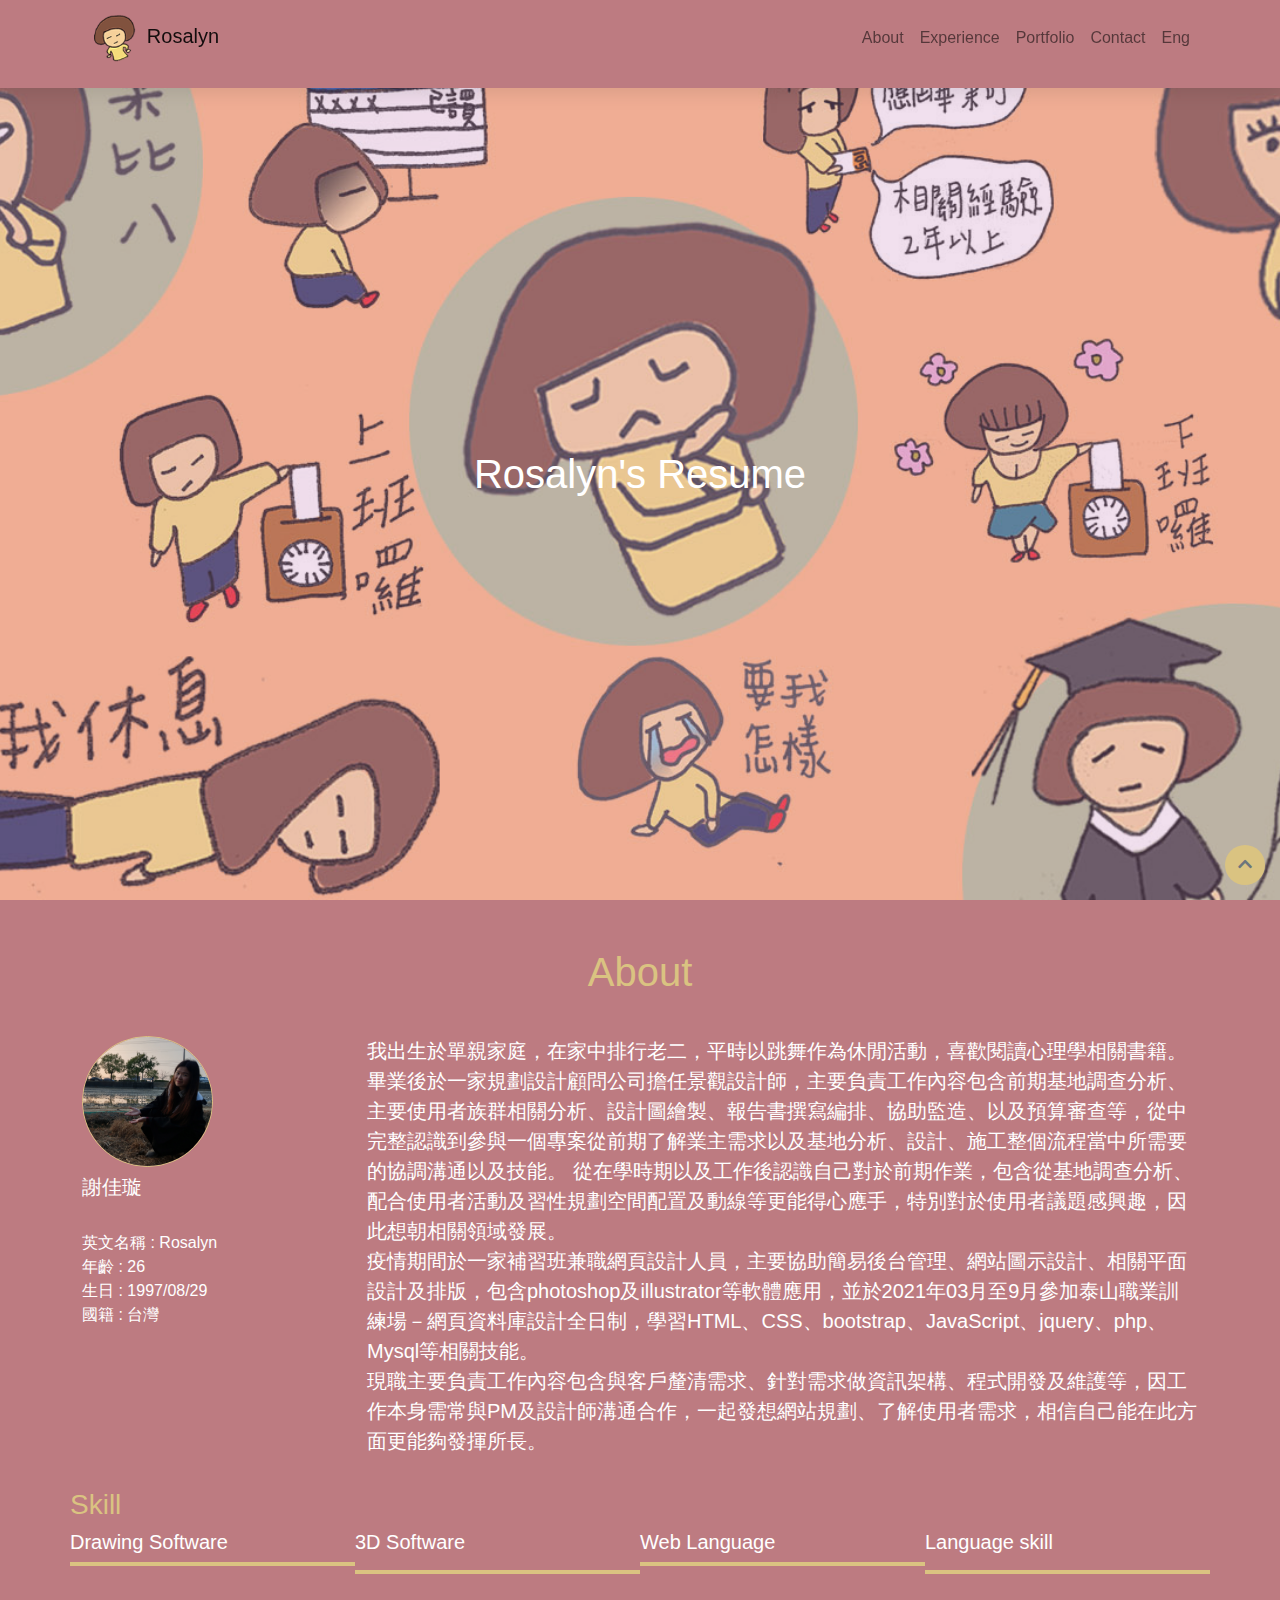
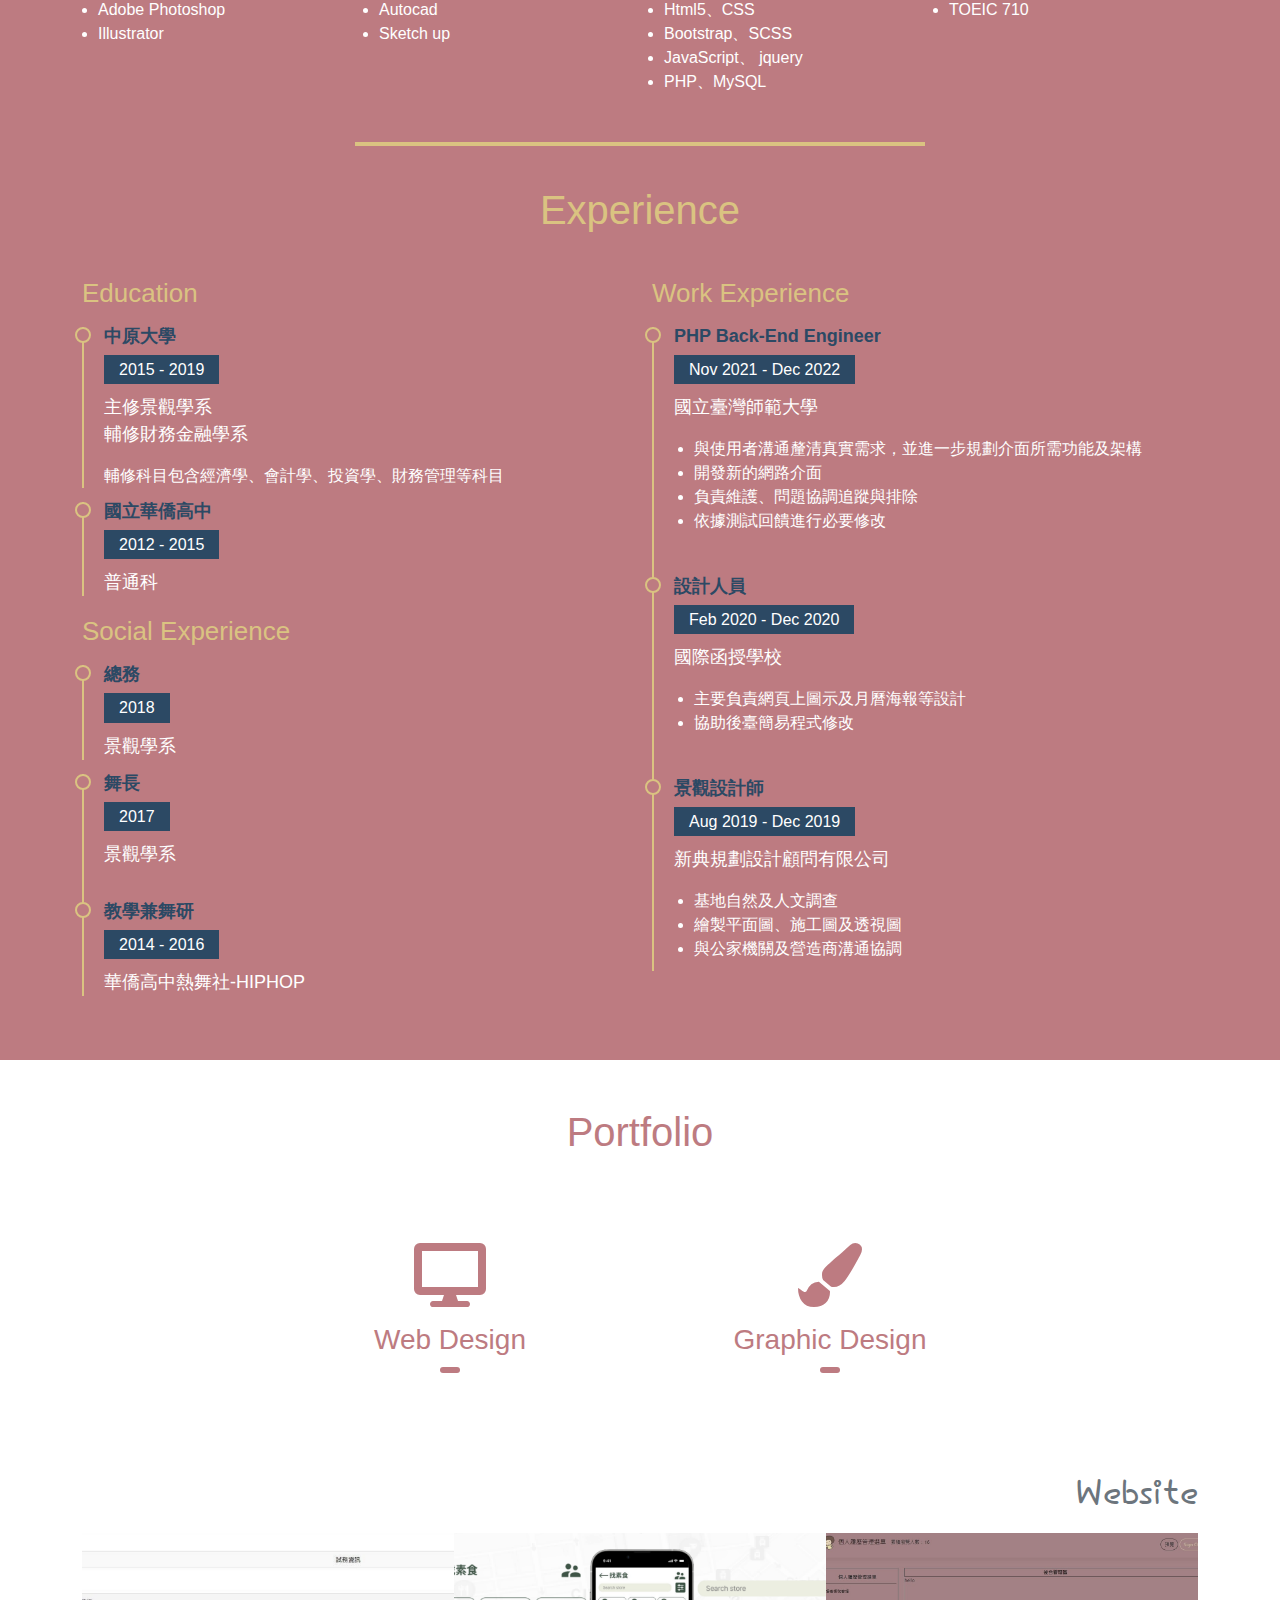
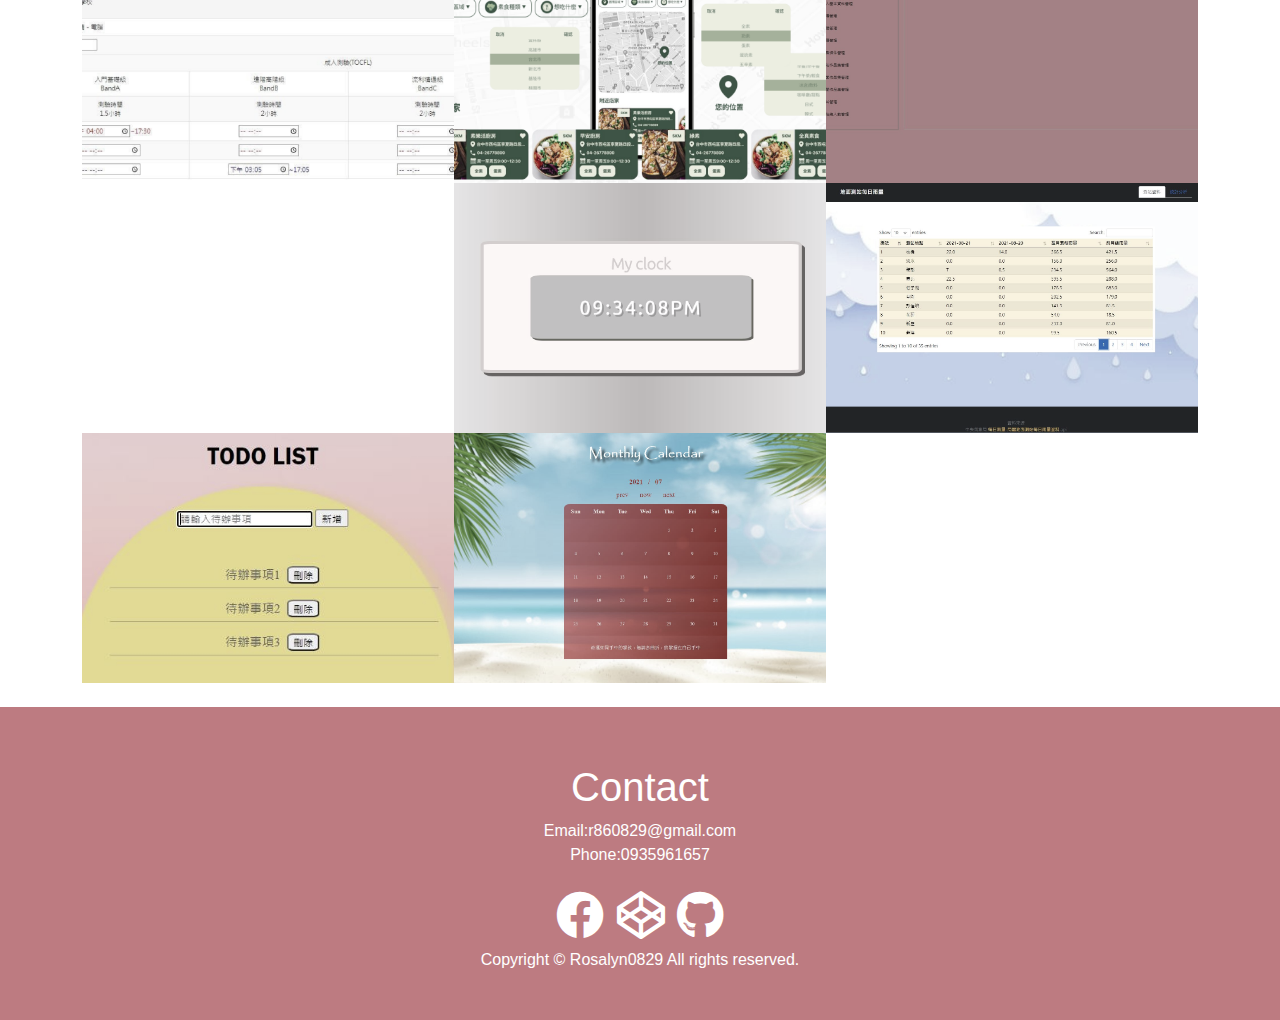
==== chineseindex.html @ 2e9cb69d "Add files via upload" ====
<!DOCTYPE html>
<html lang="en">

<head>
    <meta charset="UTF-8">
    <meta http-equiv="X-UA-Compatible" content="IE=edge">
    <meta name="viewport" content="width=device-width, initial-scale=1.0">
    <title class="">Rosalyn's Design</title>
    <!-- <link rel="icon shortcut" href="./img/favicon.ico"> -->
    <link rel="icon shortcut" href="./img/favicon-20210622015904505.ico">
    <!-- http://tw.faviconico.org/favicon  轉ico -->

    <link rel="stylesheet" href="./scss/all.css">

    <!-- font awesome -->
    <link rel="stylesheet" href="https://cdnjs.cloudflare.com/ajax/libs/font-awesome/5.14.0/css/all.min.css">
    <!-- 文字 -->
    <link rel="preconnect" href="https://fonts.googleapis.com">
    <link rel="preconnect" href="https://fonts.gstatic.com" crossorigin>
    <link href="https://fonts.googleapis.com/css2?family=Hi+Melody&display=swap" rel="stylesheet">
    <!-- 效果 -->
    <link rel="stylesheet" type="text/css"
        href="https://cdnjs.cloudflare.com/ajax/libs/animate.css/3.5.2/animate.min.css" />
    <link rel="stylesheet" type="text/css"
        href="https://cdnjs.cloudflare.com/ajax/libs/animate.css/3.5.2/animate.min.css" />
    <!-- <link rel="stylesheet" href="css/libs/animate.css"> -->
    <!-- <link rel="stylesheet" href="https://cdnjs.cloudflare.com/ajax/libs/animate.css/4.1.1/animate.min.css" /> -->
    <script src="https://cdnjs.cloudflare.com/ajax/libs/jquery/3.6.0/jquery.min.js"
        integrity="sha512-894YE6QWD5I59HgZOGReFYm4dnWc1Qt5NtvYSaNcOP+u1T9qYdvdihz0PPSiiqn/+/3e7Jo4EaG7TubfWGUrMQ=="
        crossorigin="anonymous"></script>

</head>

<body>
    <!-- navbar -->
    <!-- 使用Boostrap Navbar -->
    <!-- TODO: 點擊滾動目標 -->

    <nav class="navbar navbar-expand-md navbar-light bg-danger fixed-top " id="menu">
        <div class="container">

            <a class="navbar-brand" href="#"><img src="./img/標籤.png" alt="" style="height: 50px;"
                    class="m-0">Rosalyn</a>

            <button class="navbar-toggler d-lg-none" type="button" data-bs-toggle="collapse" data-bs-target="#navbarNav"
                aria-controls="navbarNav" aria-expanded="false" aria-label="Toggle navigation">
                <span class="navbar-toggler-icon"></span>
            </button>
            <div class="collapse navbar-collapse justify-content-end" id="navbarNav">
                <ul class="navbar-nav ">
                    <li class="nav-item m-0">
                        <a class="nav-link navline " href="#featuresSection">About</a>
                    </li>
                    <li class="nav-item">
                        <a class="nav-link navline" href="#experienceSection">Experience</a>
                    </li>
                    <li class="nav-item">
                        <a class="nav-link navline" href="#introSection">Portfolio</a>
                    </li>
                    <li class="nav-item">
                        <a class="nav-link navline" href="#footerSection">Contact</a>
                    </li>
                    <li class="nav-item">
                        <a class="nav-link" href="./index.html">Eng</a>
                    </li>

                    <!-- <a href="./login/index.html"> <button
                            class="text-warning btn btn-danger rounded-pill border-warning ">Sign In</button></a> -->
                </ul>
            </div>
        </div>

    </nav>

    <!-- navbar end -->
    <!-- header -->
    <header id="header" class="jumbotron text-center text-white bg-dark">
        <div class="container">
            <h1 class="animated infinite bounce">Rosalyn's Resume</h1>
            <!-- <p>Welcome To My Work</p> -->
            <!-- <p>We focus on providing the project management &amp; data storage solutions.</p> -->
        </div>
    </header>
    <!-- header end -->
    <!-- featuresSection -->
    <section id="featuresSection" class="pt-5 bg-danger text-white">
        <div class="container">
            <!-- container是為了一個留白 如果沒有設定container他會網頁多大就塞多大滿版 -->
            <h1 class="section-title mb-4 text-center text-warning animated infinite bounce">About</h1>
            <!-- TODO: 設定row內的區塊置中對齊 -->
            <div class="row">
                <div class="col-lg-12 mx-auto ">
                    <!-- TODO: 為article1 article2 設置collapse互動方式 -->

                    <!-- 有圖片的簡歷 -->
                    <article class="my-3" id="article0">
                        <!-- div要用row才能水平排列 -->
                        <div class="row">
                            <div class="col-lg-3 briefinfor">
                                <!-- 圖片圓形 -->
                                <img class="w-50 rounded-circle border-warning border-6 border " src="./img/個人照.jpg"
                                    alt="" id="article0image">
                                <p class="my-2">
                                <h5>謝佳璇</h5>

                                <br>英文名稱 : Rosalyn
                                <br>年齡 : 26
                                <br>生日 : 1997/08/29
                                <br>國籍 : 台灣
                                </p>
                            </div>
                            <div class="col-lg-9 " id="self">

                                <p class="text-right fs-5">
                                    我出生於單親家庭，在家中排行老二，平時以跳舞作為休閒活動，喜歡閱讀心理學相關書籍。 <br>

                                    畢業後於一家規劃設計顧問公司擔任景觀設計師，主要負責工作內容包含前期基地調查分析、主要使用者族群相關分析、設計圖繪製、報告書撰寫編排、協助監造、以及預算審查等，從中完整認識到參與一個專案從前期了解業主需求以及基地分析、設計、施工整個流程當中所需要的協調溝通以及技能。
                                    從在學時期以及工作後認識自己對於前期作業，包含從基地調查分析、配合使用者活動及習性規劃空間配置及動線等更能得心應手，特別對於使用者議題感興趣，因此想朝相關領域發展。<BR>

                                    疫情期間於一家補習班兼職網頁設計人員，主要協助簡易後台管理、網站圖示設計、相關平面設計及排版，包含photoshop及illustrator等軟體應用，並於2021年03月至9月參加泰山職業訓練場－網頁資料庫設計全日制，學習HTML、CSS、bootstrap、JavaScript、jquery、php、Mysql等相關技能。<BR>
                                    現職主要負責工作內容包含與客戶釐清需求、針對需求做資訊架構、程式開發及維護等，因工作本身需常與PM及設計師溝通合作，一起發想網站規劃、了解使用者需求，相信自己能在此方面更能夠發揮所長。

                                    <!-- During the university, the freshman served as the physique, the sophomore took over as the dance leader of the department's activities, and the junior served as the general affairs, serving the students of the department. In the process of serving as a cadre, I learned how to deal with large and small affairs and the principles of dealing with people. It also improved my planning ability. In addition, I also served as a teaching and dance research cadre in the high school dance club. Time planning, striving to strike a balance between clubs and schoolwork, so that schoolwork can be maintained above a certain level.<br> -->





                                </p>

                            </div>
                        </div>

                    </article>

                    <article id="article1" class="my-3 row ">
                        <h3 class="col-lg-12 p-0 text-warning ">Skill</h3>

                        <div class="col-lg-3 p-0">
                            <!-- <u class="fs">Drawing Software</u> -->
                            <h5 class=" ">Drawing Software</h5>
                            <hr class="bg-warning pt-1 my-0 opac-1">
                            <ul class="m-4 p-1 pt-2">
                                <li>
                                    Adobe Photoshop
                                </li>
                                <li>
                                    Illustrator
                                </li>
                            </ul>

                        </div>
                        <div class="col-lg-3 p-0">
                            <h5 class="">3D Software</h5>
                            <hr class="bg-warning pt-1 opac-1">
                            <ul class="m-4 p-0">
                                <li>
                                    Autocad
                                </li>
                                <li>
                                    Sketch up
                                </li>
                            </ul>

                        </div>
                        <div class="col-lg-3 p-0">
                            <h5 class="">Web Language</h5>
                            <hr class="bg-warning pt-1 my-0 opac-1">
                            <ul class="m-4 p-0 pt-2">
                                <li>
                                    Html5、CSS
                                </li>
                                <li>
                                    Bootstrap、SCSS
                                </li>
                                <li>
                                    JavaScript、 jquery
                                </li>
                                <li>
                                    PHP、MySQL
                                </li>

                            </ul>

                        </div>
                        <div class="col-lg-3 p-0">
                            <h5 class="">Language skill </h5>
                            <hr class="bg-warning pt-1 opac-1">
                            <ul class="m-4 p-0">
                                <li>
                                    TOEIC 710
                                </li>

                            </ul>



                        </div>
                        <hr class=" bg-warning pt-1 w-50 mx-auto opac-1  my-4">

                    </article>

                </div>
            </div>
            <!-- <div class="bg-warning" style="height: 2px;"></div> -->
            <!-- <hr class="bg-warning pt-1 m-0 opac-1"> -->






            <!-- TODO: 崁入一個youtube影片 https://www.youtube.com/watch?v=gwDoRPcPxtc -->
            <!-- <iframe width="560" height="315" src="https://www.youtube.com/embed/e-qY_UEOWD4" frameborder="0"
                        allow="accelerometer; autoplay; encrypted-media; gyroscope; picture-in-picture"
                        allowfullscreen></iframe> -->
        </div>


    </section>
    <!-- experiencesection -->
    <section id="experienceSection" class=" bg-danger text-white">
        <div class="container">
            <!-- container是為了一個留白 如果沒有設定container他會網頁多大就塞多大滿版 -->
            <h1 class="section-title text-center text-warning mb-4 animated infinite bounce">Experience</h1>
            <!-- TODO: 設定row內的區塊置中對齊 -->
            <div class="row">
                <div class="col-lg-6 mb-4 pb-4">
                    <!-- education -->
                    <article class="my-3" id="article2">
                        <!-- <h3>Education</h3>
                        <div class="row">
                            <div class="col-lg-8">
                                <h5>Chung Yuan Christian University</h5>
                                <ul>
                                    <li> Department of Landscape Architecture</li>
                                    <li> Minor in Department of Finance</li>
                                </ul>
                            </div>
                            <div class="col-lg-4 text-end">
                                <p>2015-2019</p>
                            </div>
                            <div class="col-8">
                                <h5>National Overseas Chinese Senior High School</h5>

                                <ul>
                                    <li> General</li>
                                </ul>
                            </div>
                            <div class="col-4 text-end">
                                <p>2012-2015</p>

                            </div>
                        </div> -->
                        <!-- education -->
                        <div class="">
                            <h3 class="resume-title text-warning ">Education</h3>
                            <div class="resume-item pb-0">
                                <h4>中原大學 </h4>
                                <h5>2015 - 2019</h5>
                                <p class="m-0 text-blue">主修景觀學系</p>
                                <p class="text-blue">輔修財務金融學系</p>
                                <p> 輔修科目包含經濟學、會計學、投資學、財務管理等科目
                                </p>
                            </div>



                            <div class="resume-item">
                                <h4>國立華僑高中</h4>
                                <h5>2012 - 2015</h5>
                                <p class="text-blue">普通科</p>

                            </div>
                        </div>
                        <!-- education end-->
                        <!-- <article class="my-3" id="article2">
                            <h3>Social Experience</h3>
                            <div class="row">
                                <div class="col-lg-8">
                                    <p>The Department of Landscape Architecture General Affairs
                                    </p>
                                </div>
                                <div class="col-lg-4 text-end">2018
        
                                </div>
                                <div class="col-lg-8">
                                    <p> The Night of Landscape Architecture Dance Teacher</p>
                                </div>
                                <div class="col-lg-4 text-end">
                                    2017
                                </div>
                                <div class="col-lg-8">
                                    <p>Dancing Club Teaching and Dancing Reseacher</p>
                                </div>
                                <div class="col-lg-4 text-end">
                                    2014-2016
                                </div>
                            </div>
                        </article> -->
                        <!-- socialexperience-->
                        <div class="">
                            <h3 class="resume-title text-warning">Social Experience</h3>
                            <div class="resume-item pb-0">
                                <h4>總務</h4>
                                <h5>2018</h5>
                                <p class="text-blue">景觀學系</p>
                            </div>

                            <div class="resume-item">
                                <h4>舞長</h4>
                                <h5>2017</h5>
                                <p class="text-blue">景觀學系</p>
                            </div>

                            <div class="resume-item">
                                <h4>教學兼舞研</h4>
                                <h5>2014 - 2016</h5>
                                <p class="text-blue">華僑高中熱舞社-HIPHOP</p>
                            </div>
                        </div>
                        <!-- socialexperience end-->


                    </article>
                </div>
                <!-- Work experience -->
                <div class="col-lg-6">
                    <article class="my-3" id="article3">


                        <div class="">
                            <h3 class="resume-title text-warning">Work Experience</h3>
                            <div class="resume-item">
                                <h4>PHP Back-End Engineer</h4>
                                <h5> Nov 2021 - Dec 2022</h5>
                                <p class="text-blue">國立臺灣師範大學</p>
                                <p>
                                <ul>


                                    <li>
                                        與使用者溝通釐清真實需求，並進一步規劃介面所需功能及架構
                                    </li>
                                    <li>
                                        開發新的網路介面
                                    </li>
                                    <li>
                                        負責維護、問題協調追蹤與排除
                                    </li>
                                    <li>
                                        依據測試回饋進行必要修改
                                    </li>



                                </ul>
                                </p>
                            </div>

                            <div class="resume-item">
                                <h4>設計人員</h4>
                                <h5> Feb 2020 - Dec 2020</h5>
                                <p class="text-blue">國際函授學校</p>
                                <p>
                                <ul>
                                    <li>
                                        主要負責網頁上圖示及月曆海報等設計</li>
                                    <li>
                                        協助後臺簡易程式修改</li>


                                </ul>
                                </p>
                            </div>
                            <div class="resume-item">
                                <h4>景觀設計師</h4>
                                <!-- <h5>2010 - 2018</h5> -->
                                <h5> Aug 2019 - Dec 2019</h5>
                                <p class="text-blue">新典規劃設計顧問有限公司</p>
                                <p>
                                <ul>
                                    <li>基地自然及人文調查
                                    </li>
                                    <li>
                                        繪製平面圖、施工圖及透視圖</li>

                                    <li>
                                        與公家機關及營造商溝通協調
                                    </li>
                                </ul>
                                </p>
                            </div>
                        </div>
                    </article>
                </div>

            </div>
        </div>
    </section>

    <!-- featuresSection end -->
    <!-- introSection -->
    <!-- TODO: 設定introSection 上下padding為5倍 -->
    <!-- padding -top=pt padding-bottom=pb 以此類推 pt-3 pb-3= py-3 (y為上下) -->
    <section id="introSection" class="py-5">
        <h1 class="section-title text-center text-danger mb-5 animated infinite bounce">Portfolio</h1>
        <div class="container">
            <!-- TODO: 修正排版為三項排一排 -->
            <!-- 把div用row包起來 -->
            <!-- 整體列表框線 -->
            <ul class="row nav nav-tabs border-bottom-0 justify-content-center" id="myTab" role="tablist">
                <li class="nav-item col-lg-4  " role="presentation">
                    <!-- 按鈕框線 -->
                    <div class=" nav-link active border-0  " id="web-tab" data-bs-toggle="tab" data-bs-target="#web"
                        type="button" role="tab">
                        <!-- 頁籤形式 -->
                        <div class="intro-box text-center">
                            <div class="icon py-3">
                                <!-- <a href="./web.html" target="mywork"> -->
                                <i class="fas fa-desktop fa-4x text-danger"></i></a>
                            </div>
                            <!-- <a href="./web.html" target="mywork" style="text-decoration-line: none;"> -->
                            <h3 class="text-secondary text-danger">Web Design</h3>
                            <!-- </a> -->
                            <div class="intro-line bg-danger"></div>
                        </div>
                        <!-- 頁籤形式END -->
                    </div>
                </li>
                <li class="nav-item col-lg-4" role="presentation">
                    <div class="nav-link border-0" id="graphic-tab" data-bs-toggle="tab" data-bs-target="#graphic"
                        type="button" role="tab">
                        <div class="intro-box text-center">
                            <div class="icon py-3">
                                <!-- <a href="./作品集/平面作品集與簡歷.pdf" target="mywork"> -->
                                <i class="fas fa-paint-brush fa-4x text-danger"></i>
                                <!-- </a> -->
                            </div>
                            <!-- <a href="作品集/平面作品集與簡歷.pdf" target="mywork" style="text-decoration-line: none;"> -->
                            <h3 class="text-secondary text-danger">Graphic Design</h3>
                            <!-- </a> -->
                            <div class="intro-line bg-danger"></div>
                        </div>
                    </div>
                </li>
                <!-- <li class="nav-item col-lg-4" role="presentation">
                    <div class=" nav-link border-0 " id="Landscape-tab" data-bs-toggle="tab" data-bs-target="#Landscape"
                        type="button" role="tab">
                        <div class="intro-box text-center">
                            <div class="icon py-3">
                                <a href="./作品集/景觀設計作品集與簡歷.pdf" target="mywork"> 
                                <i class="fas fa-cannabis fa-4x text-danger"></i></a>
                            </div>
                            <a href="./作品集/景觀設計作品集與簡歷.pdf" target="mywork" style="text-decoration-line: none;">
                            <h3 class="text-danger">Landscape Design</h3>
                            </a>
                            <div class="intro-line bg-danger"></div>
                        </div>
                    </div>
                </li> -->

                <!-- 頁籤內容 -->
                <!-- <div class="tab-content container-fluid">
                    <div class="tab-pane active" id="web" role="tabpanel" aria-labelledby="web-tab">Home</div>
                    <div class="tab-pane" id="Landscape" role="tabpanel" aria-labelledby="Landscape-tab">Profile</div>
                    <div class="tab-pane" id="graphic" role="tabpanel" aria-labelledby="graphic-tab">Messages</div>
                </div> -->



            </ul>

        </div>
    </section>
    <!-- 頁籤內容 -->
    <div class="tab-content container-fluid">
        <!-- data-bs-target="#web" 跟頁籤呼應 -->
        <div class="tab-pane active" id="web" role="tabpanel" aria-labelledby="web-tab">
            <!-- web作品內容放置 -->
            <section id="gallerySection">
                <div class="container mb-4">
                    <h3 class=" text-end title text-secondary worksname ">Website</h3>
                    <!-- <h3 class="text-secondary text-center">-Website design-</h3> -->
                    <div class="row mx-auto ">

                        <!-- <div id="galleryImage1" class="col-lg-3 col-md-6 col-sm-12 gallery-block">
                            <div class="gallery-text">泰山飯店網站</div>
                        </div> -->
                        <!-- 在頁籤內容增加互動式視窗 -->
                        <!-- data-bs-toggle 顯示型態 MODAL  -->
                        <!--  data-bs-target 目標是ID=webModal01-->

                        <div id="galleryImage8" class="col-lg-4  gallery-block" data-bs-toggle="modal"
                            data-bs-target="#webModal08">
                            <div class="gallery-text">座位申請表系統</div>
                        </div>
                        <div id="galleryImage18" class="col-lg-4  gallery-block" data-bs-toggle="modal"
                            data-bs-target="#webModal18">
                            <div class="gallery-text">素食地圖APP</div>
                        </div>

                        <div id="galleryImage1" class="col-lg-4  gallery-block" data-bs-toggle="modal"
                            data-bs-target="#webModal01">
                            <div class="gallery-text">履歷生成系統</div>
                        </div>

                        <div id="galleryImage2" class="col-lg-4  gallery-block" data-bs-toggle="modal"
                            data-bs-target="#webModal02">
                            <div class="gallery-text">募資網站</div>
                        </div>
                        <!-- <div id="galleryImage3" class="col-lg-3 col-md-6 col-sm-12 gallery-block" data-bs-toggle="modal"
                            data-bs-target="#webModal03">
                            <div class="gallery-text">部落格</div>
                        </div> -->
                        <div id="galleryImage4" class="col-lg-4  gallery-block" data-bs-toggle="modal"
                            data-bs-target="#webModal04">
                            <div class="gallery-text">DigitClock </div>
                        </div>
                        <div id="galleryImage5" class="col-lg-4  gallery-block" data-bs-toggle="modal"
                            data-bs-target="#webModal05">
                            <div class="gallery-text">API-各地測站每日雨量</div>
                        </div>
                        <div id="galleryImage6" class="col-lg-4  gallery-block" data-bs-toggle="modal"
                            data-bs-target="#webModal06">
                            <div class="gallery-text">Todo List</div>
                        </div>
                        <div id="galleryImage7" class="col-lg-4  gallery-block" data-bs-toggle="modal"
                            data-bs-target="#webModal07">
                            <div class="gallery-text">萬年曆</div>
                        </div>
                        <!-- <div id="galleryImage8" class="col-lg-3 col-md-6 col-sm-12 gallery-block" data-bs-toggle="modal"
                            data-bs-target="#webModal08">
                            <div class="gallery-text">CRUD</div>
                        </div> -->

                        <!-- 互動式視窗 screen modal -->
                        <!-- webModal01 -->
                        <div class="modal fade" id="webModal01" tabindex="-1" aria-labelledby="exampleModalLabel"
                            aria-hidden="true">
                            <div class="modal-dialog modal-lg">
                                <div class="modal-content">
                                    <div class="d-flex justify-content-end m-4">
                                        <button type="button" class="btn-close text-decoration-underline"
                                            data-bs-dismiss="modal" aria-label="Close"></button>
                                    </div>
                                    <div class="modal-body m-auto text-center">
                                        <p>WEBSITE</p>
                                        <h3>履歷生成系統</h3>
                                        <hr class=" text-danger pt-1 opac-1 w-50 m-auto my-3">
                                        <div class="text-end m-3">
                                            <small
                                                class="text-white bg-secondary border-secondary rounded-3 p-1">Bootstrap5</small>
                                            <small
                                                class="text-white bg-secondary border-secondary rounded-3 p-1">SCSS</small>
                                            <small
                                                class="text-white bg-secondary border-secondary rounded-3 p-1">Javascript</small>
                                            <small
                                                class="text-white bg-secondary border-secondary rounded-3 p-1">PHP</small>
                                            <small
                                                class="text-white bg-secondary border-secondary rounded-3 p-1">MySQL</small>

                                        </div>
                                        <div>
                                            <p>運用前端以及後端技術而成的履歷生產系統，前端技術運用HTML、CSS、Bootstrap、JS <br>
                                                後端技術則使用PHP以及連接資料庫mysql製作CRUD功能而成</p>
                                            <p>管理者帳號：admin 密碼：1234</p>
                                        </div>
                                        <!-- 視窗打開的內容區 -->
                                        <img src="./img/web-resumerevise.JPG" alt="" width="750px" class="m-3">
                                        <button
                                            class="btn btn-danger text-warning rounded-pill justify-content-space-around  m-2"><a
                                                class=" text-warning text-decoration-none"
                                                href="http://220.128.133.15/s1100209/RESUME_PROJECT/">Check<i
                                                    class="fas fa-link m-1"></i></a></button>
                                        <hr class=" text-danger pt-1 opac-1 w-25 m-auto my-3">

                                    </div>
                                </div>

                            </div>
                        </div>
                        <!-- webModal02 -->
                        <div class="modal fade" id="webModal02" tabindex="-1" aria-labelledby="exampleModalLabel"
                            aria-hidden="true">
                            <div class="modal-dialog modal-lg">
                                <div class="modal-content">
                                    <div class="d-flex justify-content-end m-4">
                                        <button type="button" class="btn-close text-decoration-underline"
                                            data-bs-dismiss="modal" aria-label="Close"></button>
                                    </div>
                                    <div class="modal-body m-auto text-center">
                                        <p>WEBSITE</p>
                                        <h3>募資網站</h3>
                                        <hr class=" text-danger pt-1 opac-1 w-50 m-auto my-3">
                                        <div class="text-end m-3">
                                            <small
                                                class="text-white bg-secondary border-secondary rounded-3 p-1">Bootstrap5</small>
                                            <small
                                                class="text-white bg-secondary border-secondary rounded-3 p-1">SCSS</small>
                                            <small
                                                class="text-white bg-secondary border-secondary rounded-3 p-1">RWD</small>
                                        </div>
                                        <div>
                                            <p>依照設計師之設計檔案，運用bootstrap以及SCSS製作而成</p>
                                        </div>
                                        <!-- 視窗打開的內容區 -->
                                        <img src="./img/web-募資網站.png" alt="" width="750px" class="m-3">
                                        <button
                                            class="btn btn-danger text-warning rounded-pill justify-content-space-around  m-2"><a
                                                class=" text-warning text-decoration-none"
                                                href="https://rosalyn0829.github.io/Fundraising-site/">Check<i
                                                    class="fas fa-link m-1"></i></a></button>
                                        <hr class=" text-danger pt-1 opac-1 w-25 m-auto my-3">

                                    </div>
                                </div>

                            </div>
                        </div>
                        <!-- webModal03 -->
                        <div class="modal fade" id="webModal03" tabindex="-1" aria-labelledby="exampleModalLabel"
                            aria-hidden="true">
                            <div class="modal-dialog modal-lg">
                                <div class="modal-content">
                                    <div class="d-flex justify-content-end m-4">
                                        <button type="button" class="btn-close text-decoration-underline"
                                            data-bs-dismiss="modal" aria-label="Close"></button>
                                    </div>
                                    <div class="modal-body m-auto text-center">
                                        <p>WEBSITE</p>
                                        <h3>部落格</h3>
                                        <hr class=" text-danger pt-1 opac-1 w-50 m-auto my-3">
                                        <div class="text-end m-3">
                                            <small
                                                class="text-white bg-secondary border-secondary rounded-3 p-1">Bootstrap5</small>
                                            <small
                                                class="text-white bg-secondary border-secondary rounded-3 p-1">css</small>

                                        </div>

                                        <!-- 視窗打開的內容區 -->
                                        <img src="./img/web-blog.JPG" alt="" width="750px" class="m-3">
                                        <button
                                            class="btn btn-danger text-warning rounded-pill justify-content-space-around  m-2"><a
                                                class=" text-warning text-decoration-none" href="">Check<i
                                                    class="fas fa-link m-1"></i></a></button>
                                        <hr class=" text-danger pt-1 opac-1 w-25 m-auto my-3">

                                    </div>
                                </div>

                            </div>
                        </div>
                        <!-- webModal04 -->
                        <div class="modal fade" id="webModal04" tabindex="-1" aria-labelledby="exampleModalLabel"
                            aria-hidden="true">
                            <div class="modal-dialog modal-lg">
                                <div class="modal-content">
                                    <div class="d-flex justify-content-end m-4">
                                        <button type="button" class="btn-close text-decoration-underline"
                                            data-bs-dismiss="modal" aria-label="Close"></button>
                                    </div>
                                    <div class="modal-body m-auto text-center">
                                        <p>WEBSITE</p>
                                        <h3>Digital clock</h3>
                                        <hr class=" text-danger pt-1 opac-1 w-50 m-auto my-3">
                                        <div class="text-end m-3">
                                            <small
                                                class="text-white bg-secondary border-secondary rounded-3 p-1">JavaScript</small>
                                        </div>
                                        <!-- 視窗打開的內容區 -->
                                        <img src="./img/web-digiclock-2.JPG" alt="" width="750px" class="m-3">
                                        <button
                                            class="btn btn-danger text-warning rounded-pill justify-content-space-around  m-2"><a
                                                class=" text-warning text-decoration-none"
                                                href="http://220.128.133.15/s1100209/digiclock/">Check<i
                                                    class="fas fa-link m-1"></i></a></button>
                                        <hr class=" text-danger pt-1 opac-1 w-25 m-auto my-3">

                                    </div>
                                </div>

                            </div>
                        </div>
                        <!-- webModal05 -->
                        <div class="modal fade" id="webModal05" tabindex="-1" aria-labelledby="exampleModalLabel"
                            aria-hidden="true">
                            <div class="modal-dialog modal-lg">
                                <div class="modal-content">
                                    <div class="d-flex justify-content-end m-4">
                                        <button type="button" class="btn-close text-decoration-underline"
                                            data-bs-dismiss="modal" aria-label="Close"></button>
                                    </div>
                                    <div class="modal-body m-auto text-center">
                                        <p>WEBSITE</p>
                                        <h3>API-各地測站每日雨量</h3>
                                        <hr class=" text-danger pt-1 opac-1 w-50 m-auto my-3">
                                        <div class="text-end m-3">
                                            <small
                                                class="text-white bg-secondary border-secondary rounded-3 p-1">API</small>
                                            <small
                                                class="text-white bg-secondary border-secondary rounded-3 p-1">Jquery</small>

                                        </div>
                                        <!-- 視窗打開的內容區 -->
                                        <img src="./img/web-api.JPG" alt="" width="750px" class="m-3">
                                        <button
                                            class="btn btn-danger text-warning rounded-pill justify-content-space-around  m-2"><a
                                                class=" text-warning text-decoration-none"
                                                href="http://220.128.133.15/s1100209/api/">Check<i
                                                    class="fas fa-link m-1"></i></a></button>
                                        <hr class=" text-danger pt-1 opac-1 w-25 m-auto my-3">

                                    </div>
                                </div>

                            </div>
                        </div>
                        <!-- webModal06 -->
                        <div class="modal fade" id="webModal06" tabindex="-1" aria-labelledby="exampleModalLabel"
                            aria-hidden="true">
                            <div class="modal-dialog modal-lg">
                                <div class="modal-content">
                                    <div class="d-flex justify-content-end m-4">
                                        <button type="button" class="btn-close text-decoration-underline"
                                            data-bs-dismiss="modal" aria-label="Close"></button>
                                    </div>
                                    <div class="modal-body m-auto text-center">
                                        <p>WEBSITE</p>
                                        <h3>To Do List</h3>
                                        <hr class=" text-danger pt-1 opac-1 w-50 m-auto my-3">
                                        <div class="text-end m-3">
                                            <small
                                                class="text-white bg-secondary border-secondary rounded-3 p-1">JavaScript</small>
                                        </div>
                                        <!-- 視窗打開的內容區 -->
                                        <img src="./img/web-todolist.JPG" alt="" width="750px" class="m-3">
                                        <button
                                            class="btn btn-danger text-warning rounded-pill justify-content-space-around  m-2"><a
                                                class=" text-warning text-decoration-none"
                                                href="http://220.128.133.15/s1100209/js_todolist/">Check<i
                                                    class="fas fa-link m-1"></i></a></button>
                                        <hr class=" text-danger pt-1 opac-1 w-25 m-auto my-3">

                                    </div>
                                </div>

                            </div>
                        </div>
                        <!-- webModal07 -->
                        <div class="modal fade" id="webModal07" tabindex="-1" aria-labelledby="exampleModalLabel"
                            aria-hidden="true">
                            <div class="modal-dialog modal-lg">
                                <div class="modal-content">
                                    <div class="d-flex justify-content-end m-4">
                                        <button type="button" class="btn-close text-decoration-underline"
                                            data-bs-dismiss="modal" aria-label="Close"></button>
                                    </div>
                                    <div class="modal-body m-auto text-center">
                                        <p>WEBSITE</p>
                                        <h3>萬年曆</h3>
                                        <hr class=" text-danger pt-1 opac-1 w-50 m-auto my-3">
                                        <div class="text-end m-3">
                                            <small
                                                class="text-white bg-secondary border-secondary rounded-3 p-1">PHP</small>
                                            <small
                                                class="text-white bg-secondary border-secondary rounded-3 p-1">css</small>
                                        </div>
                                        <!-- 視窗打開的內容區 -->
                                        <img src="./img/web-calender.JPG" alt="" width="750px" class="m-3">
                                        <button
                                            class="btn btn-danger text-warning rounded-pill justify-content-space-around  m-2"><a
                                                class=" text-warning text-decoration-none"
                                                href="http://220.128.133.15/s1100209/calender-modify/">Check<i
                                                    class="fas fa-link m-1"></i></a></button>
                                        <hr class=" text-danger pt-1 opac-1 w-25 m-auto my-3">

                                    </div>
                                </div>

                            </div>
                        </div>
                        <!-- webModal08 -->
                        <div class="modal fade" id="webModal08" tabindex="-1" aria-labelledby="exampleModalLabel"
                            aria-hidden="true">
                            <div class="modal-dialog modal-lg">
                                <div class="modal-content">
                                    <div class="d-flex justify-content-end m-4">
                                        <button type="button" class="btn-close text-decoration-underline"
                                            data-bs-dismiss="modal" aria-label="Close"></button>
                                    </div>
                                    <div class="modal-body m-auto text-center">
                                        <p>WEBSITE</p>
                                        <h3>座位開立申請表系統</h3>
                                        <hr class=" text-danger pt-1 opac-1 w-50 m-auto my-3">
                                        <div class="text-end m-3">
                                            <small
                                                class="text-white bg-secondary border-secondary rounded-3 p-1">html</small>
                                            <small
                                                class="text-white bg-secondary border-secondary rounded-3 p-1">css</small>
                                            <small
                                                class="text-white bg-secondary border-secondary rounded-3 p-1">PHP</small>
                                            <small
                                                class="text-white bg-secondary border-secondary rounded-3 p-1">MySQL</small>
                                        </div>
                                        <!-- 視窗打開的內容區 -->
                                        <img src="./img/座位開立申請表.PNG" alt="" width="750px" class="m-3">
                                        <button
                                            class="btn btn-danger text-warning rounded-pill justify-content-space-around  m-2"><a
                                                class=" text-warning text-decoration-none"
                                                href="./pdf/座位開立申請表.pdf">Check<i
                                                    class="fas fa-link m-1"></i></a></button>
                                        <hr class=" text-danger pt-1 opac-1 w-25 m-auto my-3">

                                    </div>
                                </div>

                            </div>
                        </div>
                        <!-- webModal18 -->
                        <div class="modal fade" id="webModal18" tabindex="-1" aria-labelledby="exampleModalLabel"
                            aria-hidden="true">
                            <div class="modal-dialog modal-lg">
                                <div class="modal-content">
                                    <div class="d-flex justify-content-end m-4">
                                        <button type="button" class="btn-close text-decoration-underline"
                                            data-bs-dismiss="modal" aria-label="Close"></button>
                                    </div>
                                    <div class="modal-body m-auto text-center">
                                        <p>APP</p>
                                        <h3>素食地圖APP-UIUX設計</h3>
                                        <hr class=" text-danger pt-1 opac-1 w-50 m-auto my-3">
                                        <div class="text-end m-3">
                                            <small
                                                class="text-white bg-secondary border-secondary rounded-3 p-1">Figma</small>
                                            <small class="text-white bg-secondary border-secondary rounded-3 p-1">Adobe
                                                XD</small>
                                        </div>
                                        <!-- 視窗打開的內容區 -->
                                        <img src="./img/素食地圖APP.PNG" alt="" width="750px" class="m-3">
                                        <button
                                            class="btn btn-danger text-warning rounded-pill justify-content-space-around  m-2"><a
                                                class=" text-warning text-decoration-none"
                                                href="./pdf/素食地圖APP.pdf">Check<i
                                                    class="fas fa-link m-1"></i></a></button>
                                        <hr class=" text-danger pt-1 opac-1 w-25 m-auto my-3">

                                    </div>
                                </div>

                            </div>
                        </div>
                    </div>
                </div>
            </section>
            <!-- web作品 end-->
        </div>
        <div class="tab-pane" id="graphic" role="tabpanel" aria-labelledby="graphic-tab">
            <!-- graphic work -->
            <!-- 牛年行事曆 ok-->
            <!-- 羊角村海報 ok-->
            <!-- 海報口味酒 ok-->
            <!-- AI LOGO -->
            <!--  -->

            <section id="">
                <div class="container mb-4">
                    <h3 class=" text-end title text-secondary worksname">Graphic Design</h3>
                    <!-- <h3 class="text-secondary text-center">-Website design-</h3> -->
                    <div class="row mx-auto">
                        <!-- <div id="galleryImage1" class="col-lg-3 col-md-6 col-sm-12 gallery-block">
                            <div class="gallery-text">泰山飯店網站</div>
                        </div> -->
                        <div id="galleryImage9" class="col-lg-4 col-md-6 col-sm-12 gallery-block" data-bs-toggle="modal"
                            data-bs-target="#webModal09">
                            <div class="gallery-text">牛年年曆+相簿月曆</div>
                        </div>

                        <div id="galleryImage10" class="col-lg-4 col-md-6 col-sm-12 gallery-block"
                            data-bs-toggle="modal" data-bs-target="#webModal10">
                            <div class="gallery-text">海報</div>
                        </div>

                        <div id="galleryImage11" class="col-lg-4 col-md-6 col-sm-12 gallery-block"
                            data-bs-toggle="modal" data-bs-target="#webModal11">
                            <div class="gallery-text">LINE-貼圖</div>
                        </div>
                        <div id="galleryImage12" class="col-lg-4 col-md-6 col-sm-12 gallery-block"
                            data-bs-toggle="modal" data-bs-target="#webModal12">
                            <div class="gallery-text">LOGO</div>
                        </div>
                        <!-- <div id="galleryImage13" class="col-lg-4 col-md-6 col-sm-12 gallery-block"
                            data-bs-toggle="modal" data-bs-target="#webModal13">
                            <div class="gallery-text">Todo List</div>
                        </div>
                        <div id="galleryImage14" class="col-lg-4 col-md-6 col-sm-12 gallery-block"
                            data-bs-toggle="modal" data-bs-target="#webModal14">
                            <div class="gallery-text">萬年曆</div>
                        </div> -->


                        <!-- Full screen modal -->
                        <!-- webModal09 -->
                        <div class="modal fade" id="webModal09" tabindex="-1" aria-labelledby="exampleModalLabel"
                            aria-hidden="true">
                            <div class="modal-dialog modal-xl">
                                <div class="modal-content">
                                    <div class="d-flex justify-content-end m-4">
                                        <button type="button" class="btn-close text-decoration-underline"
                                            data-bs-dismiss="modal" aria-label="Close"></button>
                                    </div>
                                    <div class="modal-body m-auto text-center">
                                        <p>GRAPHIC</p>
                                        <h3>牛年年曆+相簿月曆</h3>
                                        <hr class=" text-danger pt-1 opac-1 w-50 m-auto my-3">
                                        <div class="text-end m-3">
                                            <small
                                                class="text-white bg-secondary border-secondary rounded-3 p-1">Photoshop</small>
                                            <small
                                                class="text-white bg-secondary border-secondary rounded-3 p-1">illustrator</small>
                                        </div>
                                        <!-- 視窗打開的內容區 -->
                                        <img src="./img/graphic-cow.png" alt="" width="450px" class="m-3">

                                        <img src="./img/graphic-cow-month.png" alt="" width="500px" class="m-3">

                                        <hr class=" text-danger pt-1 opac-1 w-25 m-auto my-4">

                                    </div>
                                </div>

                            </div>
                        </div>
                        <!-- webModal10 -->
                        <div class="modal fade" id="webModal10" tabindex="-1" aria-labelledby="exampleModalLabel"
                            aria-hidden="true">
                            <div class="modal-dialog modal-lg">
                                <div class="modal-content">
                                    <div class="d-flex justify-content-end m-4">
                                        <button type="button" class="btn-close text-decoration-underline"
                                            data-bs-dismiss="modal" aria-label="Close"></button>
                                    </div>
                                    <div class="modal-body m-auto text-center">
                                        <p>GRAPHIC</p>
                                        <h3>海報</h3>
                                        <hr class=" text-danger pt-1 opac-1 w-50 m-auto my-3">
                                        <div class="text-end m-3">
                                            <small
                                                class="text-white bg-secondary border-secondary rounded-3 p-1">Photoshop</small>
                                            <small
                                                class="text-white bg-secondary border-secondary rounded-3 p-1">illustrator</small>
                                        </div>
                                        <!-- 視窗打開的內容區 -->
                                        <img src="./img/graphic-海報.jpg" alt="" width="650px" class="m-3">
                                        <img src="./img/graphic-海報2.jpg" alt="" width="650px" class="m-3">
                                        <!-- <button
                                            class="btn btn-danger text-warning rounded-pill justify-content-space-around  m-2"><a
                                                class=" text-warning text-decoration-none"
                                                href="https://rosalyn0829.github.io/Fundraising-site/">Check<i
                                                    class="fas fa-link m-1"></i></a></button> -->
                                        <hr class=" text-danger pt-1 opac-1 w-25 m-auto my-3">

                                    </div>
                                </div>

                            </div>
                        </div>
                        <!-- webModal11 -->
                        <div class="modal fade" id="webModal11" tabindex="-1" aria-labelledby="exampleModalLabel"
                            aria-hidden="true">
                            <div class="modal-dialog modal-lg">
                                <div class="modal-content">
                                    <div class="d-flex justify-content-end m-4">
                                        <button type="button" class="btn-close text-decoration-underline"
                                            data-bs-dismiss="modal" aria-label="Close"></button>
                                    </div>
                                    <div class="modal-body m-auto text-center">
                                        <p>GRAPHIC</p>
                                        <h3>LINE-貼圖</h3>
                                        <hr class=" text-danger pt-1 opac-1 w-50 m-auto my-3">
                                        <div class="text-end m-3">
                                            <small
                                                class="text-white bg-secondary border-secondary rounded-3 p-1">PS</small>
                                            <small
                                                class="text-white bg-secondary border-secondary rounded-3 p-1">AI</small>

                                        </div>
                                        <!-- 視窗打開的內容區 -->
                                        <img src="./img/graphic-sticker.jpg" alt="" width="750px" class="m-3">
                                        <button
                                            class="btn btn-danger text-warning rounded-pill justify-content-space-around  m-2"><a
                                                class=" text-warning text-decoration-none" href="">Check<i
                                                    class="fas fa-link m-1"></i></a></button>
                                        <hr class=" text-danger pt-1 opac-1 w-25 m-auto my-3">

                                    </div>
                                </div>

                            </div>
                        </div>
                        <!-- webModal12 -->
                        <div class="modal fade" id="webModal12" tabindex="-1" aria-labelledby="exampleModalLabel"
                            aria-hidden="true">
                            <div class="modal-dialog modal-lg">
                                <div class="modal-content">
                                    <div class="d-flex justify-content-end m-4">
                                        <button type="button" class="btn-close text-decoration-underline"
                                            data-bs-dismiss="modal" aria-label="Close"></button>
                                    </div>
                                    <div class="modal-body m-auto text-center">
                                        <p>GRAPHIC</p>
                                        <h3>LOGO</h3>
                                        <hr class=" text-danger pt-1 opac-1 w-50 m-auto my-3">
                                        <div class="text-end m-3">
                                            <small
                                                class="text-white bg-secondary border-secondary rounded-3 p-1">illustrator</small>
                                        </div>
                                        <!-- 視窗打開的內容區 -->
                                        <img src="./img/graphic-logo.png" alt="" width="750px" class="m-3">
                                        <!-- <button
                                            class="btn btn-danger text-warning rounded-pill justify-content-space-around  m-2"><a
                                                class=" text-warning text-decoration-none"
                                                href="http://220.128.133.15/s1100209/js_digital%20clock/">Check<i
                                                    class="fas fa-link m-1"></i></a></button> -->
                                        <hr class=" text-danger pt-1 opac-1 w-25 m-auto my-3">

                                    </div>
                                </div>

                            </div>
                        </div>
                        <!-- webModal13 -->
                        <div class="modal fade" id="webModal13" tabindex="-1" aria-labelledby="exampleModalLabel"
                            aria-hidden="true">
                            <div class="modal-dialog modal-lg">
                                <div class="modal-content">
                                    <div class="d-flex justify-content-end m-4">
                                        <button type="button" class="btn-close text-decoration-underline"
                                            data-bs-dismiss="modal" aria-label="Close"></button>
                                    </div>
                                    <div class="modal-body m-auto text-center">
                                        <p>WEBSITE</p>
                                        <h3>打地鼠</h3>
                                        <hr class=" text-danger pt-1 opac-1 w-50 m-auto my-3">
                                        <div class="text-end m-3">
                                            <small
                                                class="text-white bg-secondary border-secondary rounded-3 p-1">JavaScript</small>
                                        </div>
                                        <!-- 視窗打開的內容區 -->
                                        <img src="./img/web-mouse.JPG" alt="" width="750px" class="m-3">
                                        <button
                                            class="btn btn-danger text-warning rounded-pill justify-content-space-around  m-2"><a
                                                class=" text-warning text-decoration-none"
                                                href="http://220.128.133.15/s1100209/js_mouse/">Check<i
                                                    class="fas fa-link m-1"></i></a></button>
                                        <hr class=" text-danger pt-1 opac-1 w-25 m-auto my-3">

                                    </div>
                                </div>

                            </div>
                        </div>
                        <!-- webModal14 -->
                        <div class="modal fade" id="webModal14" tabindex="-1" aria-labelledby="exampleModalLabel"
                            aria-hidden="true">
                            <div class="modal-dialog modal-lg">
                                <div class="modal-content">
                                    <div class="d-flex justify-content-end m-4">
                                        <button type="button" class="btn-close text-decoration-underline"
                                            data-bs-dismiss="modal" aria-label="Close"></button>
                                    </div>
                                    <div class="modal-body m-auto text-center">
                                        <p>WEBSITE</p>
                                        <h3>To Do List</h3>
                                        <hr class=" text-danger pt-1 opac-1 w-50 m-auto my-3">
                                        <div class="text-end m-3">
                                            <small
                                                class="text-white bg-secondary border-secondary rounded-3 p-1">JavaScript</small>
                                        </div>
                                        <!-- 視窗打開的內容區 -->
                                        <img src="./img/web-todolist.JPG" alt="" width="750px" class="m-3">
                                        <button
                                            class="btn btn-danger text-warning rounded-pill justify-content-space-around  m-2"><a
                                                class=" text-warning text-decoration-none"
                                                href="http://220.128.133.15/s1100209/js_todolist/">Check<i
                                                    class="fas fa-link m-1"></i></a></button>
                                        <hr class=" text-danger pt-1 opac-1 w-25 m-auto my-3">

                                    </div>
                                </div>

                            </div>
                        </div>

                    </div>
                </div>
            </section>
            <!-- graphic end-->
        </div>

        <div class="tab-pane" id="Landscape" role="tabpanel" aria-labelledby="Landscape-tab">
            <!-- landscape作品 -->
            <!-- <small class="btn bg-danger text-warning  "></small> -->
            <h3 class=" text-end title text-secondary worksname ">Perspective Works</h3>
            <!-- 輪播 -->
            <div id="imageCarousel" class="carousel slide" data-ride="carousel">
                <!-- 頁碼提示 -->
                <div class="carousel-indicators">
                    <button type="button" data-bs-target="##imageCarousel" data-bs-slide-to="0" class="active  "
                        aria-current="true" aria-label="Slide 1"></button>
                    <button type="button" data-bs-target="##imageCarousel" data-bs-slide-to="1"
                        aria-label="Slide 2"></button>
                    <button type="button" data-bs-target="##imageCarousel" data-bs-slide-to="2"
                        aria-label="Slide 3"></button>

                </div>

                <!-- 頁面容器 -->
                <div class="carousel-inner" role="listbox">
                    <!-- page1 -->
                    <!-- 輪播只能一個active active的意思是重新預覽的第一個畫面 每張圖篇的比例大小要一樣 -->
                    <div class="carousel-item active">
                        <img src="./img/輪播照片2.png" alt="" class="w-100 ">
                        <div
                            class="carousel-caption position-absolute top-0 bottom-0 d-flex flex-column justify-content-end">
                            <h1 class="">攀爬區</h1>
                            <p class="d-none d-md-block">依照多變的地迎設置不同性質攀爬配置</p>
                        </div>
                    </div>
                    <!-- Page2 -->
                    <div class="carousel-item">
                        <img src="./img/輪播照片3.png" alt="" class="w-100">
                        <div
                            class="carousel-caption position-absolute top-0 bottom-0 d-flex flex-column justify-content-end">
                            <h1 class="">牧場區</h1>
                            <p class="d-none d-md-block">規劃動物園區，增加兒童與動物親近</p>
                        </div>
                    </div>
                    <!-- page3 -->
                    <div class="carousel-item">
                        <img src="./img/輪播照片1 (2).png" alt="" class="w-100">
                        <div
                            class="carousel-caption position-absolute top-0 bottom-0 d-flex flex-column justify-content-end ">
                            <h1>跑道區</h1>
                            <p class="d-none d-md-block">整地抬升地形以設計保留跑道意象</p>
                        </div>
                    </div>

                </div>
                <!-- 控制鍵 -->
                <button class="carousel-control-prev" type="button" data-bs-target="#imageCarousel"
                    data-bs-slide="prev">
                    <span class="carousel-control-prev-icon" aria-hidden="true"></span>
                    <span class="sr-only">Previous</span>
                </button>
                <button class="carousel-control-next" type="button" data-bs-target="#imageCarousel"
                    data-bs-slide="next">
                    <span class="carousel-control-next-icon" aria-hidden="true"></span>
                    <span class="sr-only">Next</span>
                </button>
                <!-- 控制鍵end -->
            </div>

            <!-- 輪播end -->
            <!-- gallery -->
            <section id="">
                <div class="container-fluid">
                    <div class="row">
                        <div id="galleryImage15" class="col-lg-4  gallery-block">
                            <div class="gallery-text">入口區</div>
                        </div>
                        <div id="galleryImage16" class="col-lg-4  gallery-block">
                            <div class="gallery-text">蕨類區</div>
                        </div>
                        <div id="galleryImage17" class="col-lg-4  gallery-block">
                            <div class="gallery-text">跑道區</div>
                        </div>
                    </div>
                </div>
            </section>
            <!-- gallery end -->
            <!-- landscape作品 end-->
        </div>
    </div>

    <!-- footer -->
    <footer id="footerSection" class="pt-5 bg-danger text-white ">
        <div class="container">
            <div class="row justify-content-center">
                <h1 class=" col-sm-12 text-center m-2 animated infinite bounce">Contact</h1>
                <!-- <a href="mailto:service@brand.com">service@brand.com</a> -->
            </div>
            <p class=" text-center">Email:r860829@gmail.com <br>Phone:0935961657</p>
            <div class="row ">
                <div class="col-12 text-center p-2">
                    <a href="https://www.facebook.com/hsuan.ga/"><i
                            class="fab fa-facebook fa-3x text-white text-center mx-1"></i></a>
                    <a href="https://codepen.io/your-work/"><i
                            class="fab fa-codepen fa-3x text-white text-center  mx-1"></i></a>
                    <a href="https://github.com/rosalyn0829"><i
                            class="fab fa-github fa-3x text-white text-center  mx-1"></i></a>
                </div>
            </div>
            <p class="text-center pb-5 mb-0">Copyright © Rosalyn0829 All rights reserved.</p>

        </div>

    </footer>
    <!-- footer end -->

    <!-- ad-box -->
    <!-- <div class="ad-box">
        <div class="left-part">
            <button class="ad-toggle-btn">
                <i class="fas fa-sort"></i>
            </button>
        </div>
        <div class="right-part"> -->
    <!-- <img class="w-100" src="./img/header-image.jpg"> -->
    <!-- <p>Lorem ipsum dolor sit amet consectetur adipisicing elit. Dolores numquam ullam excepturi facilis aperiam.
                Maiores mollitia nihil vitae ullam dolore?</p>
        </div>
    </div> -->
    <!-- back -->
    <button id="goBackBtn" class="bg-warning animated infinite bounce">
        <a href="#header"><i class="fas fa-chevron-up text-secondary"></i></a>
    </button>

    <script src="https://cdn.jsdelivr.net/npm/bootstrap@5.0.1/dist/js/bootstrap.bundle.min.js"
        integrity="sha384-gtEjrD/SeCtmISkJkNUaaKMoLD0//ElJ19smozuHV6z3Iehds+3Ulb9Bn9Plx0x4"
        crossorigin="anonymous"></script>
    <!-- <script src="dist/wow.js"></script>
    <script>new WOW().init();</script> -->
    <script>
        //scroll to id
        //先從css 更改scroll-behavior:auto
        $("#menu a, #goBackBtn a").click(function () {
            const
                who = $(this).attr('href'),
                //標題保留高度
                val = $(who).offset().top - $("#menu").innerHeight();
            $("html").animate({ scrollTop: val }, 1000);
        });

        //scroll spy
        //hover到的時候a連結有效果
        //先從css設定nav-link偽元素 藉由轉場出現 由console檢查
        //js讓它在active狀態出現
        const spy = function () {
            //滾動事件
            const nowat = $(window).scrollTop();
            //包含Section
            $("section").each((i, e) => {
                // console.log(i,e);
                const
                    id = $(e).attr('id'),
                    offset = $(e).offset().top - $("#menu").innerHeight() - 1,
                    //高度
                    height = $(e).innerHeight();


                if (offset <= nowat && nowat < offset + height) {
                    // console.log(id);
                    //先移除css
                    $("#menu a").removeClass('active');
                    //當menu=id 增加css
                    $(`#menu a[href='#${id}']`).addClass('active');
                }
            });
        }


        //當網頁滾動時
        $(window).scroll(() => {
            spy();

        });


        ////////////animate
        AOS.init({
            duration: 1500,
            once: true
        });

    </script>


</body>

</html>
---- scss/all.css ----
@charset "UTF-8";
/*--------------------------------------------------------------
 #rwd
 --------------------------------------------------------------*/
@media (max-width: 992px) {
  #header > .container > h1, #header > .container > .h1 {
    font-size: 80px;
  }
  #article0 > .row {
    width: 100%;
    text-align: center;
    font-size: 16px;
  }
  #article1 > div {
    width: 50%;
  }
  #article0image {
    width: 50%;
  }
  #article2 > div > *, #article3 > div > * {
    width: 100%;
  }
  #myTab > li {
    width: 33.33%;
  }
  #galleryImage1, #galleryImage2, #galleryImage3, #galleryImage4, #galleryImage5, #galleryImage6, #galleryImage7 {
    width: 50%;
  }
  #galleryImage9, #galleryImage10, #galleryImage12 {
    width: 33.33%;
  }
  .modal-body > img {
    width: 450px;
  }
}
@media (max-width: 576px) {
  #header > .container > h1, #header > .container > .h1 {
    font-size: 60px;
  }
  #article0 > .row {
    width: 100%;
    text-align: center;
    font-size: 16px;
  }
  #article1 > div {
    width: 50%;
  }
  #article0image {
    width: 50%;
  }
  #self > p {
    display: none;
  }
  #article2 > div > *, #article3 > div > * {
    width: 100%;
  }
  #myTab > li {
    width: 33.33%;
  }
  .intro-box > h3, .intro-box > .h3 {
    display: none;
  }
  #galleryImage1, #galleryImage2, #galleryImage3, #galleryImage4, #galleryImage5, #galleryImage6, #galleryImage7 {
    width: 100%;
  }
  #galleryImage9, #galleryImage10, #galleryImage12 {
    width: 100%;
  }
  .modal-body > img {
    width: 400px;
  }
}
:root {
  scroll-behavior: auto;
}

/*=============================================
=                  General                    =
=============================================*/
* {
  box-sizing: border-box;
}

body {
  max-width: 100%;
  overflow-x: hidden;
  padding-top: 56px;
}

button:focus {
  outline: none;
}

/*=============================================
=                  Navbar                     =
=============================================*/
.navbar {
  box-shadow: 0 3px 20px rgba(0, 0, 0, 0.11);
  cursor: hand;
}

.carousel-indicators {
  border-radius: 50%;
}

.navline::after,
#menu .navbar-brand::after {
  content: "";
  display: block;
  height: 2px;
  width: 0%;
  background: white;
  margin: 5px 0;
  transition: 0.5s width ease;
}

.navline.active::after,
#menu .navbar-brand.active::after {
  width: 100%;
}

/*=============================================
=                  Header                     =
=============================================*/
/* TODO: 加入背景圖片 */
#header {
  display: flex;
  /* 垂直致中 */
  align-items: center;
  height: calc(100vh - 56px);
  border-radius: 0px;
  margin-bottom: 0px;
  /* 背景圖不佔據大小像是顏色一樣 */
  background-image: url("../img/網頁HEADER.jpg");
  /* 大小可能不一致導致會重複銜接 調整大小不要銜接 */
  background-size: cover;
  /* 背景圖跟著視窗大小置中 先左右在上下*/
  background-position: center center;
  /* 固定背景的效果\ */
  background-attachment: fixed;
  padding: 200px 0;
  /* 用filter可以調暗，但裡面的文字一起變暗 */
  /* filter: brightness(.5); */
  position: relative;
}

/* header裡面的CONTAINER 加空格 */
#header .container {
  position: relative;
  z-index: 2;
}

#header::after {
  /* 假設要做一個色塊使背景圖變暗 content那一行一定要存在 */
  content: "";
  width: 100%;
  height: 100%;
  background: rgb(207, 151, 198);
  opacity: 0.3;
  /* 因為顯示模式的關係，after是inline元素沒有高度寬度的概念所以要改成block */
  display: block;
  /* 將小方塊定位到左上角 */
  position: absolute;
  left: 0;
  top: 0;
}

/*=============================================
=                  Intro                      =
=============================================*/
.intro-box {
  border-radius: 15px;
  margin-bottom: 15px;
  transition: all 0.5s ease-out;
  padding: 15px 15px;
  text-align: center;
}

.intro-box:hover {
  background: white;
  box-shadow: 0px 22px 22px rgb(173, 89, 89);
}

.intro-line {
  width: 20px;
  height: 6px;
  border-radius: 3px;
  margin: 10px auto;
  transition: all 0.5s ease;
}

.intro-box:hover .intro-line {
  width: 40px;
}

/*=============================================
=                  Features                   =
=============================================*/
/*=============================================
=                  Gallery                    =
=============================================*/
.gallery-block,
.gallery-text {
  transition: all 0.5s ease-out;
}

.gallery-block {
  background-size: cover;
  height: 250px;
  display: flex;
  flex-direction: column;
  justify-content: center;
  filter: grayscale(50%);
}

.gallery-text {
  font-size: 24px;
  color: #FFFFFF;
  font-weight: 700;
  text-shadow: 0 8px 10px rgba(0, 0, 0, 0.5);
  text-align: center;
  transform: scale(0.1) rotate(180deg);
  opacity: 0;
}

.gallery-block:hover {
  filter: grayscale(100%);
}

/* 點到block改變的是text */
.gallery-block:hover .gallery-text {
  /* 漸變是值到值所以就算是0也要打出來 */
  transform: scale(1) rotate(0deg);
  opacity: 1;
}

/* 放入背景圖片 */
#galleryImage1 {
  background-image: url("../img/web-resumerevise.JPG");
  background-repeat: no-repeat;
  background-position: center center;
  background-size: cover;
}

#galleryImage2 {
  background-image: url("../img/web-募資網站.png");
  background-repeat: no-repeat;
  background-position: center center;
  background-size: cover;
}

#galleryImage4 {
  background-image: url("../img/web-digiclock-2.JPG");
  background-repeat: no-repeat;
  background-position: center center;
  background-size: cover;
}

#galleryImage5 {
  background-image: url("../img/web-api.JPG");
  background-repeat: no-repeat;
  background-position: center center;
  background-size: cover;
}

#galleryImage6 {
  background-image: url("../img/web-todolist.JPG");
  background-repeat: no-repeat;
  background-position: center center;
  background-size: cover;
}

#galleryImage7 {
  background-image: url("../img/web-calender.JPG");
  background-repeat: no-repeat;
  background-position: center center;
  background-size: cover;
}

#galleryImage8 {
  background-image: url("../img/座位開立申請表.PNG");
  background-repeat: no-repeat;
  background-position: center center;
  background-size: cover;
}

#galleryImage9 {
  background-image: url("../img/graphic-cow.png");
  background-repeat: no-repeat;
  background-position: center center;
  background-size: cover;
}

#galleryImage10 {
  background-image: url("../img/graphic-海報.jpg");
  background-repeat: no-repeat;
  background-position: center center;
  background-size: cover;
}

#galleryImage11 {
  background-image: url("../img/graphic-sticker.jpg");
  background-repeat: no-repeat;
  background-position: center center;
  background-size: cover;
}

#galleryImage12 {
  background-image: url("../img/graphic-logo.png");
  background-repeat: no-repeat;
  background-position: center center;
  background-size: cover;
}

#galleryImage15 {
  background-image: url("../img/land-入口透視p完.png");
  background-repeat: no-repeat;
  background-position: center center;
  background-size: cover;
}

#galleryImage16 {
  background-image: url("../img/land-蕨類區透視p完.png");
  background-repeat: no-repeat;
  background-position: center center;
  background-size: cover;
}

#galleryImage17 {
  background-image: url("../img/land-跑道透視1p完.png");
  background-repeat: no-repeat;
  background-position: center center;
  background-size: cover;
}

#galleryImage18 {
  background-image: url("../img/素食地圖APP.PNG");
  background-repeat: no-repeat;
  background-position: center center;
  background-size: cover;
}

/*=============================================
=                  Start Now                  =
=============================================*/
/*=============================================
=                   Footer                    =
=============================================*/
footer ul {
  list-style: none;
  padding: 0;
  margin: 0;
}

.footer-end p {
  font-size: 8px;
  margin: 0;
}

/*=============================================
=                   AD-BOX                    =
=============================================*/
.ad-box {
  width: 300px;
  position: fixed;
  right: -275px;
  bottom: 80px;
  z-index: 100;
  background: #fff;
  border: 1px solid #ddd;
  border-radius: 6px;
  display: flex;
  box-shadow: 0px 20px 15px rgba(0, 0, 0, 0.2);
  transition: all 0.3s ease;
}

.ad-box.active {
  right: 0px;
}

.left-part {
  display: flex;
  flex-direction: column;
  justify-content: center;
  border-right: 1px solid #ddd;
}

.ad-toggle-btn {
  width: 25px;
  border: none;
  background-color: transparent;
  color: #333;
  cursor: pointer;
}

.ad-toggle-btn > i {
  transform: rotateZ(90deg);
}

.ad-toggle-btn:hover {
  color: #666;
}

.right-part {
  padding: 10px;
}

.right-part > p {
  margin-bottom: 0;
}

/*=============================================
=                 other                   =
=============================================*/
.opac-1 {
  opacity: 1;
}

.title {
  font-family: "Hi Melody", cursive;
  font-size: 48px;
}

/*--------------------------------------------------------------
  # Resume
  --------------------------------------------------------------*/
.resume-title {
  font-size: 26px;
  font-weight: 500;
  margin-top: 20px;
  margin-bottom: 20px;
  font-family: "Poppins", sans-serif;
}

.resume-item {
  padding: 0 0 20px 20px;
  margin-top: -2px;
  border-left: 2px solid #dac381;
  position: relative;
}

.resume-item > h4, .resume-item > .h4 {
  line-height: 18px;
  font-size: 18px;
  font-weight: 600;
  color: #2c4964;
  margin-bottom: 10px;
  justify-content: space-around;
}

.resume-item > h5, .resume-item > .h5 {
  font-size: 16px;
  color: #FFFFFF;
  background: #2c4964;
  padding: 5px 15px;
  display: inline-block;
  font-weight: 400;
  margin-bottom: 10px;
  font-family: "Poppins", sans-serif;
}

.resume-item > ul {
  padding-left: 20px;
}

.resume-item > ul,
.resume-item > li {
  padding-bottom: 10px;
}

.resume-item:last-child {
  padding-bottom: 0;
}

.resume-item::before {
  content: "";
  position: absolute;
  width: 16px;
  height: 16px;
  border-radius: 50px;
  left: -9px;
  top: 0;
  background: #bd7b81;
  border: 2px solid #dac381;
}

.text-blue {
  font-size: 18px;
  font-weight: 500;
  font-family: "Poppins", sans-serif;
}

/*--------------------------------------------------------------
  #goBackBtn
  --------------------------------------------------------------*/
#goBackBtn {
  width: 40px;
  height: 40px;
  border: none;
  position: fixed;
  bottom: 15px;
  right: 15px;
  z-index: 1000;
  border-radius: 50%;
}

/*!
 * Bootstrap v5.0.0 (https://getbootstrap.com/)
 * Copyright 2011-2021 The Bootstrap Authors
 * Copyright 2011-2021 Twitter, Inc.
 * Licensed under MIT (https://github.com/twbs/bootstrap/blob/main/LICENSE)
 */
:root {
  --bs-blue: #0d6efd;
  --bs-indigo: #6610f2;
  --bs-purple: #6f42c1;
  --bs-pink: #d63384;
  --bs-red: #dc3545;
  --bs-orange: #fd7e14;
  --bs-yellow: #ffc107;
  --bs-green: #198754;
  --bs-teal: #20c997;
  --bs-cyan: #0dcaf0;
  --bs-white: #fff;
  --bs-gray: #6c757d;
  --bs-gray-dark: #343a40;
  --bs-primary: #0d6efd;
  --bs-secondary: #6c757d;
  --bs-success: #198754;
  --bs-info: #0dcaf0;
  --bs-warning: #DAC381;
  --bs-danger: #BD7B81;
  --bs-light: #f8f9fa;
  --bs-dark: #212529;
  --bs-font-sans-serif: -apple-system, BlinkMacSystemFont, "Segoe UI", Roboto, "Helvetica Neue", Arial, "Noto Sans", sans-serif, "Apple Color Emoji", "Segoe UI Emoji", "Segoe UI Symbol", "Noto Color Emoji";
  --bs-font-monospace: SFMono-Regular, Menlo, Monaco, Consolas, "Liberation Mono", "Courier New", monospace;
  --bs-gradient: linear-gradient(180deg, rgba(255, 255, 255, 0.15), rgba(255, 255, 255, 0));
}

*,
*::before,
*::after {
  box-sizing: border-box;
}

@media (prefers-reduced-motion: no-preference) {
  :root {
    scroll-behavior: smooth;
  }
}

body {
  margin: 0;
  font-family: var(--bs-font-sans-serif);
  font-size: 1rem;
  font-weight: 400;
  line-height: 1.5;
  color: #212529;
  background-color: #fff;
  -webkit-text-size-adjust: 100%;
  -webkit-tap-highlight-color: rgba(0, 0, 0, 0);
}

hr {
  margin: 1rem 0;
  color: inherit;
  background-color: currentColor;
  border: 0;
  opacity: 0.25;
}

hr:not([size]) {
  height: 1px;
}

h6, .h6, h5, .h5, h4, .h4, h3, .h3, h2, .h2, h1, .h1 {
  margin-top: 0;
  margin-bottom: 0.5rem;
  font-weight: 500;
  line-height: 1.2;
}

h1, .h1 {
  font-size: calc(1.375rem + 1.5vw);
}
@media (min-width: 1200px) {
  h1, .h1 {
    font-size: 2.5rem;
  }
}

h2, .h2 {
  font-size: calc(1.325rem + 0.9vw);
}
@media (min-width: 1200px) {
  h2, .h2 {
    font-size: 2rem;
  }
}

h3, .h3 {
  font-size: calc(1.3rem + 0.6vw);
}
@media (min-width: 1200px) {
  h3, .h3 {
    font-size: 1.75rem;
  }
}

h4, .h4 {
  font-size: calc(1.275rem + 0.3vw);
}
@media (min-width: 1200px) {
  h4, .h4 {
    font-size: 1.5rem;
  }
}

h5, .h5 {
  font-size: 1.25rem;
}

h6, .h6 {
  font-size: 1rem;
}

p {
  margin-top: 0;
  margin-bottom: 1rem;
}

abbr[title],
abbr[data-bs-original-title] {
  -webkit-text-decoration: underline dotted;
          text-decoration: underline dotted;
  cursor: help;
  -webkit-text-decoration-skip-ink: none;
          text-decoration-skip-ink: none;
}

address {
  margin-bottom: 1rem;
  font-style: normal;
  line-height: inherit;
}

ol,
ul {
  padding-left: 2rem;
}

ol,
ul,
dl {
  margin-top: 0;
  margin-bottom: 1rem;
}

ol ol,
ul ul,
ol ul,
ul ol {
  margin-bottom: 0;
}

dt {
  font-weight: 700;
}

dd {
  margin-bottom: 0.5rem;
  margin-left: 0;
}

blockquote {
  margin: 0 0 1rem;
}

b,
strong {
  font-weight: bolder;
}

small, .small {
  font-size: 0.875em;
}

mark, .mark {
  padding: 0.2em;
  background-color: #fcf8e3;
}

sub,
sup {
  position: relative;
  font-size: 0.75em;
  line-height: 0;
  vertical-align: baseline;
}

sub {
  bottom: -0.25em;
}

sup {
  top: -0.5em;
}

a {
  color: #0d6efd;
  text-decoration: underline;
}
a:hover {
  color: #0a58ca;
}

a:not([href]):not([class]), a:not([href]):not([class]):hover {
  color: inherit;
  text-decoration: none;
}

pre,
code,
kbd,
samp {
  font-family: var(--bs-font-monospace);
  font-size: 1em;
  direction: ltr /* rtl:ignore */;
  unicode-bidi: bidi-override;
}

pre {
  display: block;
  margin-top: 0;
  margin-bottom: 1rem;
  overflow: auto;
  font-size: 0.875em;
}
pre code {
  font-size: inherit;
  color: inherit;
  word-break: normal;
}

code {
  font-size: 0.875em;
  color: #d63384;
  word-wrap: break-word;
}
a > code {
  color: inherit;
}

kbd {
  padding: 0.2rem 0.4rem;
  font-size: 0.875em;
  color: #fff;
  background-color: #212529;
  border-radius: 0.2rem;
}
kbd kbd {
  padding: 0;
  font-size: 1em;
  font-weight: 700;
}

figure {
  margin: 0 0 1rem;
}

img,
svg {
  vertical-align: middle;
}

table {
  caption-side: bottom;
  border-collapse: collapse;
}

caption {
  padding-top: 0.5rem;
  padding-bottom: 0.5rem;
  color: #6c757d;
  text-align: left;
}

th {
  text-align: inherit;
  text-align: -webkit-match-parent;
}

thead,
tbody,
tfoot,
tr,
td,
th {
  border-color: inherit;
  border-style: solid;
  border-width: 0;
}

label {
  display: inline-block;
}

button {
  border-radius: 0;
}

button:focus:not(:focus-visible) {
  outline: 0;
}

input,
button,
select,
optgroup,
textarea {
  margin: 0;
  font-family: inherit;
  font-size: inherit;
  line-height: inherit;
}

button,
select {
  text-transform: none;
}

[role=button] {
  cursor: pointer;
}

select {
  word-wrap: normal;
}
select:disabled {
  opacity: 1;
}

[list]::-webkit-calendar-picker-indicator {
  display: none;
}

button,
[type=button],
[type=reset],
[type=submit] {
  -webkit-appearance: button;
}
button:not(:disabled),
[type=button]:not(:disabled),
[type=reset]:not(:disabled),
[type=submit]:not(:disabled) {
  cursor: pointer;
}

::-moz-focus-inner {
  padding: 0;
  border-style: none;
}

textarea {
  resize: vertical;
}

fieldset {
  min-width: 0;
  padding: 0;
  margin: 0;
  border: 0;
}

legend {
  float: left;
  width: 100%;
  padding: 0;
  margin-bottom: 0.5rem;
  font-size: calc(1.275rem + 0.3vw);
  line-height: inherit;
}
@media (min-width: 1200px) {
  legend {
    font-size: 1.5rem;
  }
}
legend + * {
  clear: left;
}

::-webkit-datetime-edit-fields-wrapper,
::-webkit-datetime-edit-text,
::-webkit-datetime-edit-minute,
::-webkit-datetime-edit-hour-field,
::-webkit-datetime-edit-day-field,
::-webkit-datetime-edit-month-field,
::-webkit-datetime-edit-year-field {
  padding: 0;
}

::-webkit-inner-spin-button {
  height: auto;
}

[type=search] {
  outline-offset: -2px;
  -webkit-appearance: textfield;
}

/* rtl:raw:
[type="tel"],
[type="url"],
[type="email"],
[type="number"] {
  direction: ltr;
}
*/
::-webkit-search-decoration {
  -webkit-appearance: none;
}

::-webkit-color-swatch-wrapper {
  padding: 0;
}

::file-selector-button {
  font: inherit;
}

::-webkit-file-upload-button {
  font: inherit;
  -webkit-appearance: button;
}

output {
  display: inline-block;
}

iframe {
  border: 0;
}

summary {
  display: list-item;
  cursor: pointer;
}

progress {
  vertical-align: baseline;
}

[hidden] {
  display: none !important;
}

.lead {
  font-size: 1.25rem;
  font-weight: 300;
}

.display-1 {
  font-size: calc(1.625rem + 4.5vw);
  font-weight: 300;
  line-height: 1.2;
}
@media (min-width: 1200px) {
  .display-1 {
    font-size: 5rem;
  }
}

.display-2 {
  font-size: calc(1.575rem + 3.9vw);
  font-weight: 300;
  line-height: 1.2;
}
@media (min-width: 1200px) {
  .display-2 {
    font-size: 4.5rem;
  }
}

.display-3 {
  font-size: calc(1.525rem + 3.3vw);
  font-weight: 300;
  line-height: 1.2;
}
@media (min-width: 1200px) {
  .display-3 {
    font-size: 4rem;
  }
}

.display-4 {
  font-size: calc(1.475rem + 2.7vw);
  font-weight: 300;
  line-height: 1.2;
}
@media (min-width: 1200px) {
  .display-4 {
    font-size: 3.5rem;
  }
}

.display-5 {
  font-size: calc(1.425rem + 2.1vw);
  font-weight: 300;
  line-height: 1.2;
}
@media (min-width: 1200px) {
  .display-5 {
    font-size: 3rem;
  }
}

.display-6 {
  font-size: calc(1.375rem + 1.5vw);
  font-weight: 300;
  line-height: 1.2;
}
@media (min-width: 1200px) {
  .display-6 {
    font-size: 2.5rem;
  }
}

.list-unstyled {
  padding-left: 0;
  list-style: none;
}

.list-inline {
  padding-left: 0;
  list-style: none;
}

.list-inline-item {
  display: inline-block;
}
.list-inline-item:not(:last-child) {
  margin-right: 0.5rem;
}

.initialism {
  font-size: 0.875em;
  text-transform: uppercase;
}

.blockquote {
  margin-bottom: 1rem;
  font-size: 1.25rem;
}
.blockquote > :last-child {
  margin-bottom: 0;
}

.blockquote-footer {
  margin-top: -1rem;
  margin-bottom: 1rem;
  font-size: 0.875em;
  color: #6c757d;
}
.blockquote-footer::before {
  content: "— ";
}

.img-fluid {
  max-width: 100%;
  height: auto;
}

.img-thumbnail {
  padding: 0.25rem;
  background-color: #fff;
  border: 1px solid #dee2e6;
  border-radius: 0.25rem;
  max-width: 100%;
  height: auto;
}

.figure {
  display: inline-block;
}

.figure-img {
  margin-bottom: 0.5rem;
  line-height: 1;
}

.figure-caption {
  font-size: 0.875em;
  color: #6c757d;
}

.container,
.container-fluid,
.container-xxl,
.container-xl,
.container-lg,
.container-md,
.container-sm {
  width: 100%;
  padding-right: var(--bs-gutter-x, 0.75rem);
  padding-left: var(--bs-gutter-x, 0.75rem);
  margin-right: auto;
  margin-left: auto;
}

@media (min-width: 576px) {
  .container-sm, .container {
    max-width: 540px;
  }
}
@media (min-width: 768px) {
  .container-md, .container-sm, .container {
    max-width: 720px;
  }
}
@media (min-width: 992px) {
  .container-lg, .container-md, .container-sm, .container {
    max-width: 960px;
  }
}
@media (min-width: 1200px) {
  .container-xl, .container-lg, .container-md, .container-sm, .container {
    max-width: 1140px;
  }
}
@media (min-width: 1400px) {
  .container-xxl, .container-xl, .container-lg, .container-md, .container-sm, .container {
    max-width: 1320px;
  }
}
.row {
  --bs-gutter-x: 1.5rem;
  --bs-gutter-y: 0;
  display: flex;
  flex-wrap: wrap;
  margin-top: calc(var(--bs-gutter-y) * -1);
  margin-right: calc(var(--bs-gutter-x) / -2);
  margin-left: calc(var(--bs-gutter-x) / -2);
}
.row > * {
  flex-shrink: 0;
  width: 100%;
  max-width: 100%;
  padding-right: calc(var(--bs-gutter-x) / 2);
  padding-left: calc(var(--bs-gutter-x) / 2);
  margin-top: var(--bs-gutter-y);
}

.col {
  flex: 1 0 0%;
}

.row-cols-auto > * {
  flex: 0 0 auto;
  width: auto;
}

.row-cols-1 > * {
  flex: 0 0 auto;
  width: 100%;
}

.row-cols-2 > * {
  flex: 0 0 auto;
  width: 50%;
}

.row-cols-3 > * {
  flex: 0 0 auto;
  width: 33.3333333333%;
}

.row-cols-4 > * {
  flex: 0 0 auto;
  width: 25%;
}

.row-cols-5 > * {
  flex: 0 0 auto;
  width: 20%;
}

.row-cols-6 > * {
  flex: 0 0 auto;
  width: 16.6666666667%;
}

.col-auto {
  flex: 0 0 auto;
  width: auto;
}

.col-1 {
  flex: 0 0 auto;
  width: 8.3333333333%;
}

.col-2 {
  flex: 0 0 auto;
  width: 16.6666666667%;
}

.col-3 {
  flex: 0 0 auto;
  width: 25%;
}

.col-4 {
  flex: 0 0 auto;
  width: 33.3333333333%;
}

.col-5 {
  flex: 0 0 auto;
  width: 41.6666666667%;
}

.col-6 {
  flex: 0 0 auto;
  width: 50%;
}

.col-7 {
  flex: 0 0 auto;
  width: 58.3333333333%;
}

.col-8 {
  flex: 0 0 auto;
  width: 66.6666666667%;
}

.col-9 {
  flex: 0 0 auto;
  width: 75%;
}

.col-10 {
  flex: 0 0 auto;
  width: 83.3333333333%;
}

.col-11 {
  flex: 0 0 auto;
  width: 91.6666666667%;
}

.col-12 {
  flex: 0 0 auto;
  width: 100%;
}

.offset-1 {
  margin-left: 8.3333333333%;
}

.offset-2 {
  margin-left: 16.6666666667%;
}

.offset-3 {
  margin-left: 25%;
}

.offset-4 {
  margin-left: 33.3333333333%;
}

.offset-5 {
  margin-left: 41.6666666667%;
}

.offset-6 {
  margin-left: 50%;
}

.offset-7 {
  margin-left: 58.3333333333%;
}

.offset-8 {
  margin-left: 66.6666666667%;
}

.offset-9 {
  margin-left: 75%;
}

.offset-10 {
  margin-left: 83.3333333333%;
}

.offset-11 {
  margin-left: 91.6666666667%;
}

.g-0,
.gx-0 {
  --bs-gutter-x: 0;
}

.g-0,
.gy-0 {
  --bs-gutter-y: 0;
}

.g-1,
.gx-1 {
  --bs-gutter-x: 0.25rem;
}

.g-1,
.gy-1 {
  --bs-gutter-y: 0.25rem;
}

.g-2,
.gx-2 {
  --bs-gutter-x: 0.5rem;
}

.g-2,
.gy-2 {
  --bs-gutter-y: 0.5rem;
}

.g-3,
.gx-3 {
  --bs-gutter-x: 1rem;
}

.g-3,
.gy-3 {
  --bs-gutter-y: 1rem;
}

.g-4,
.gx-4 {
  --bs-gutter-x: 1.5rem;
}

.g-4,
.gy-4 {
  --bs-gutter-y: 1.5rem;
}

.g-5,
.gx-5 {
  --bs-gutter-x: 3rem;
}

.g-5,
.gy-5 {
  --bs-gutter-y: 3rem;
}

@media (min-width: 576px) {
  .col-sm {
    flex: 1 0 0%;
  }
  .row-cols-sm-auto > * {
    flex: 0 0 auto;
    width: auto;
  }
  .row-cols-sm-1 > * {
    flex: 0 0 auto;
    width: 100%;
  }
  .row-cols-sm-2 > * {
    flex: 0 0 auto;
    width: 50%;
  }
  .row-cols-sm-3 > * {
    flex: 0 0 auto;
    width: 33.3333333333%;
  }
  .row-cols-sm-4 > * {
    flex: 0 0 auto;
    width: 25%;
  }
  .row-cols-sm-5 > * {
    flex: 0 0 auto;
    width: 20%;
  }
  .row-cols-sm-6 > * {
    flex: 0 0 auto;
    width: 16.6666666667%;
  }
  .col-sm-auto {
    flex: 0 0 auto;
    width: auto;
  }
  .col-sm-1 {
    flex: 0 0 auto;
    width: 8.3333333333%;
  }
  .col-sm-2 {
    flex: 0 0 auto;
    width: 16.6666666667%;
  }
  .col-sm-3 {
    flex: 0 0 auto;
    width: 25%;
  }
  .col-sm-4 {
    flex: 0 0 auto;
    width: 33.3333333333%;
  }
  .col-sm-5 {
    flex: 0 0 auto;
    width: 41.6666666667%;
  }
  .col-sm-6 {
    flex: 0 0 auto;
    width: 50%;
  }
  .col-sm-7 {
    flex: 0 0 auto;
    width: 58.3333333333%;
  }
  .col-sm-8 {
    flex: 0 0 auto;
    width: 66.6666666667%;
  }
  .col-sm-9 {
    flex: 0 0 auto;
    width: 75%;
  }
  .col-sm-10 {
    flex: 0 0 auto;
    width: 83.3333333333%;
  }
  .col-sm-11 {
    flex: 0 0 auto;
    width: 91.6666666667%;
  }
  .col-sm-12 {
    flex: 0 0 auto;
    width: 100%;
  }
  .offset-sm-0 {
    margin-left: 0;
  }
  .offset-sm-1 {
    margin-left: 8.3333333333%;
  }
  .offset-sm-2 {
    margin-left: 16.6666666667%;
  }
  .offset-sm-3 {
    margin-left: 25%;
  }
  .offset-sm-4 {
    margin-left: 33.3333333333%;
  }
  .offset-sm-5 {
    margin-left: 41.6666666667%;
  }
  .offset-sm-6 {
    margin-left: 50%;
  }
  .offset-sm-7 {
    margin-left: 58.3333333333%;
  }
  .offset-sm-8 {
    margin-left: 66.6666666667%;
  }
  .offset-sm-9 {
    margin-left: 75%;
  }
  .offset-sm-10 {
    margin-left: 83.3333333333%;
  }
  .offset-sm-11 {
    margin-left: 91.6666666667%;
  }
  .g-sm-0,
  .gx-sm-0 {
    --bs-gutter-x: 0;
  }
  .g-sm-0,
  .gy-sm-0 {
    --bs-gutter-y: 0;
  }
  .g-sm-1,
  .gx-sm-1 {
    --bs-gutter-x: 0.25rem;
  }
  .g-sm-1,
  .gy-sm-1 {
    --bs-gutter-y: 0.25rem;
  }
  .g-sm-2,
  .gx-sm-2 {
    --bs-gutter-x: 0.5rem;
  }
  .g-sm-2,
  .gy-sm-2 {
    --bs-gutter-y: 0.5rem;
  }
  .g-sm-3,
  .gx-sm-3 {
    --bs-gutter-x: 1rem;
  }
  .g-sm-3,
  .gy-sm-3 {
    --bs-gutter-y: 1rem;
  }
  .g-sm-4,
  .gx-sm-4 {
    --bs-gutter-x: 1.5rem;
  }
  .g-sm-4,
  .gy-sm-4 {
    --bs-gutter-y: 1.5rem;
  }
  .g-sm-5,
  .gx-sm-5 {
    --bs-gutter-x: 3rem;
  }
  .g-sm-5,
  .gy-sm-5 {
    --bs-gutter-y: 3rem;
  }
}
@media (min-width: 768px) {
  .col-md {
    flex: 1 0 0%;
  }
  .row-cols-md-auto > * {
    flex: 0 0 auto;
    width: auto;
  }
  .row-cols-md-1 > * {
    flex: 0 0 auto;
    width: 100%;
  }
  .row-cols-md-2 > * {
    flex: 0 0 auto;
    width: 50%;
  }
  .row-cols-md-3 > * {
    flex: 0 0 auto;
    width: 33.3333333333%;
  }
  .row-cols-md-4 > * {
    flex: 0 0 auto;
    width: 25%;
  }
  .row-cols-md-5 > * {
    flex: 0 0 auto;
    width: 20%;
  }
  .row-cols-md-6 > * {
    flex: 0 0 auto;
    width: 16.6666666667%;
  }
  .col-md-auto {
    flex: 0 0 auto;
    width: auto;
  }
  .col-md-1 {
    flex: 0 0 auto;
    width: 8.3333333333%;
  }
  .col-md-2 {
    flex: 0 0 auto;
    width: 16.6666666667%;
  }
  .col-md-3 {
    flex: 0 0 auto;
    width: 25%;
  }
  .col-md-4 {
    flex: 0 0 auto;
    width: 33.3333333333%;
  }
  .col-md-5 {
    flex: 0 0 auto;
    width: 41.6666666667%;
  }
  .col-md-6 {
    flex: 0 0 auto;
    width: 50%;
  }
  .col-md-7 {
    flex: 0 0 auto;
    width: 58.3333333333%;
  }
  .col-md-8 {
    flex: 0 0 auto;
    width: 66.6666666667%;
  }
  .col-md-9 {
    flex: 0 0 auto;
    width: 75%;
  }
  .col-md-10 {
    flex: 0 0 auto;
    width: 83.3333333333%;
  }
  .col-md-11 {
    flex: 0 0 auto;
    width: 91.6666666667%;
  }
  .col-md-12 {
    flex: 0 0 auto;
    width: 100%;
  }
  .offset-md-0 {
    margin-left: 0;
  }
  .offset-md-1 {
    margin-left: 8.3333333333%;
  }
  .offset-md-2 {
    margin-left: 16.6666666667%;
  }
  .offset-md-3 {
    margin-left: 25%;
  }
  .offset-md-4 {
    margin-left: 33.3333333333%;
  }
  .offset-md-5 {
    margin-left: 41.6666666667%;
  }
  .offset-md-6 {
    margin-left: 50%;
  }
  .offset-md-7 {
    margin-left: 58.3333333333%;
  }
  .offset-md-8 {
    margin-left: 66.6666666667%;
  }
  .offset-md-9 {
    margin-left: 75%;
  }
  .offset-md-10 {
    margin-left: 83.3333333333%;
  }
  .offset-md-11 {
    margin-left: 91.6666666667%;
  }
  .g-md-0,
  .gx-md-0 {
    --bs-gutter-x: 0;
  }
  .g-md-0,
  .gy-md-0 {
    --bs-gutter-y: 0;
  }
  .g-md-1,
  .gx-md-1 {
    --bs-gutter-x: 0.25rem;
  }
  .g-md-1,
  .gy-md-1 {
    --bs-gutter-y: 0.25rem;
  }
  .g-md-2,
  .gx-md-2 {
    --bs-gutter-x: 0.5rem;
  }
  .g-md-2,
  .gy-md-2 {
    --bs-gutter-y: 0.5rem;
  }
  .g-md-3,
  .gx-md-3 {
    --bs-gutter-x: 1rem;
  }
  .g-md-3,
  .gy-md-3 {
    --bs-gutter-y: 1rem;
  }
  .g-md-4,
  .gx-md-4 {
    --bs-gutter-x: 1.5rem;
  }
  .g-md-4,
  .gy-md-4 {
    --bs-gutter-y: 1.5rem;
  }
  .g-md-5,
  .gx-md-5 {
    --bs-gutter-x: 3rem;
  }
  .g-md-5,
  .gy-md-5 {
    --bs-gutter-y: 3rem;
  }
}
@media (min-width: 992px) {
  .col-lg {
    flex: 1 0 0%;
  }
  .row-cols-lg-auto > * {
    flex: 0 0 auto;
    width: auto;
  }
  .row-cols-lg-1 > * {
    flex: 0 0 auto;
    width: 100%;
  }
  .row-cols-lg-2 > * {
    flex: 0 0 auto;
    width: 50%;
  }
  .row-cols-lg-3 > * {
    flex: 0 0 auto;
    width: 33.3333333333%;
  }
  .row-cols-lg-4 > * {
    flex: 0 0 auto;
    width: 25%;
  }
  .row-cols-lg-5 > * {
    flex: 0 0 auto;
    width: 20%;
  }
  .row-cols-lg-6 > * {
    flex: 0 0 auto;
    width: 16.6666666667%;
  }
  .col-lg-auto {
    flex: 0 0 auto;
    width: auto;
  }
  .col-lg-1 {
    flex: 0 0 auto;
    width: 8.3333333333%;
  }
  .col-lg-2 {
    flex: 0 0 auto;
    width: 16.6666666667%;
  }
  .col-lg-3 {
    flex: 0 0 auto;
    width: 25%;
  }
  .col-lg-4 {
    flex: 0 0 auto;
    width: 33.3333333333%;
  }
  .col-lg-5 {
    flex: 0 0 auto;
    width: 41.6666666667%;
  }
  .col-lg-6 {
    flex: 0 0 auto;
    width: 50%;
  }
  .col-lg-7 {
    flex: 0 0 auto;
    width: 58.3333333333%;
  }
  .col-lg-8 {
    flex: 0 0 auto;
    width: 66.6666666667%;
  }
  .col-lg-9 {
    flex: 0 0 auto;
    width: 75%;
  }
  .col-lg-10 {
    flex: 0 0 auto;
    width: 83.3333333333%;
  }
  .col-lg-11 {
    flex: 0 0 auto;
    width: 91.6666666667%;
  }
  .col-lg-12 {
    flex: 0 0 auto;
    width: 100%;
  }
  .offset-lg-0 {
    margin-left: 0;
  }
  .offset-lg-1 {
    margin-left: 8.3333333333%;
  }
  .offset-lg-2 {
    margin-left: 16.6666666667%;
  }
  .offset-lg-3 {
    margin-left: 25%;
  }
  .offset-lg-4 {
    margin-left: 33.3333333333%;
  }
  .offset-lg-5 {
    margin-left: 41.6666666667%;
  }
  .offset-lg-6 {
    margin-left: 50%;
  }
  .offset-lg-7 {
    margin-left: 58.3333333333%;
  }
  .offset-lg-8 {
    margin-left: 66.6666666667%;
  }
  .offset-lg-9 {
    margin-left: 75%;
  }
  .offset-lg-10 {
    margin-left: 83.3333333333%;
  }
  .offset-lg-11 {
    margin-left: 91.6666666667%;
  }
  .g-lg-0,
  .gx-lg-0 {
    --bs-gutter-x: 0;
  }
  .g-lg-0,
  .gy-lg-0 {
    --bs-gutter-y: 0;
  }
  .g-lg-1,
  .gx-lg-1 {
    --bs-gutter-x: 0.25rem;
  }
  .g-lg-1,
  .gy-lg-1 {
    --bs-gutter-y: 0.25rem;
  }
  .g-lg-2,
  .gx-lg-2 {
    --bs-gutter-x: 0.5rem;
  }
  .g-lg-2,
  .gy-lg-2 {
    --bs-gutter-y: 0.5rem;
  }
  .g-lg-3,
  .gx-lg-3 {
    --bs-gutter-x: 1rem;
  }
  .g-lg-3,
  .gy-lg-3 {
    --bs-gutter-y: 1rem;
  }
  .g-lg-4,
  .gx-lg-4 {
    --bs-gutter-x: 1.5rem;
  }
  .g-lg-4,
  .gy-lg-4 {
    --bs-gutter-y: 1.5rem;
  }
  .g-lg-5,
  .gx-lg-5 {
    --bs-gutter-x: 3rem;
  }
  .g-lg-5,
  .gy-lg-5 {
    --bs-gutter-y: 3rem;
  }
}
@media (min-width: 1200px) {
  .col-xl {
    flex: 1 0 0%;
  }
  .row-cols-xl-auto > * {
    flex: 0 0 auto;
    width: auto;
  }
  .row-cols-xl-1 > * {
    flex: 0 0 auto;
    width: 100%;
  }
  .row-cols-xl-2 > * {
    flex: 0 0 auto;
    width: 50%;
  }
  .row-cols-xl-3 > * {
    flex: 0 0 auto;
    width: 33.3333333333%;
  }
  .row-cols-xl-4 > * {
    flex: 0 0 auto;
    width: 25%;
  }
  .row-cols-xl-5 > * {
    flex: 0 0 auto;
    width: 20%;
  }
  .row-cols-xl-6 > * {
    flex: 0 0 auto;
    width: 16.6666666667%;
  }
  .col-xl-auto {
    flex: 0 0 auto;
    width: auto;
  }
  .col-xl-1 {
    flex: 0 0 auto;
    width: 8.3333333333%;
  }
  .col-xl-2 {
    flex: 0 0 auto;
    width: 16.6666666667%;
  }
  .col-xl-3 {
    flex: 0 0 auto;
    width: 25%;
  }
  .col-xl-4 {
    flex: 0 0 auto;
    width: 33.3333333333%;
  }
  .col-xl-5 {
    flex: 0 0 auto;
    width: 41.6666666667%;
  }
  .col-xl-6 {
    flex: 0 0 auto;
    width: 50%;
  }
  .col-xl-7 {
    flex: 0 0 auto;
    width: 58.3333333333%;
  }
  .col-xl-8 {
    flex: 0 0 auto;
    width: 66.6666666667%;
  }
  .col-xl-9 {
    flex: 0 0 auto;
    width: 75%;
  }
  .col-xl-10 {
    flex: 0 0 auto;
    width: 83.3333333333%;
  }
  .col-xl-11 {
    flex: 0 0 auto;
    width: 91.6666666667%;
  }
  .col-xl-12 {
    flex: 0 0 auto;
    width: 100%;
  }
  .offset-xl-0 {
    margin-left: 0;
  }
  .offset-xl-1 {
    margin-left: 8.3333333333%;
  }
  .offset-xl-2 {
    margin-left: 16.6666666667%;
  }
  .offset-xl-3 {
    margin-left: 25%;
  }
  .offset-xl-4 {
    margin-left: 33.3333333333%;
  }
  .offset-xl-5 {
    margin-left: 41.6666666667%;
  }
  .offset-xl-6 {
    margin-left: 50%;
  }
  .offset-xl-7 {
    margin-left: 58.3333333333%;
  }
  .offset-xl-8 {
    margin-left: 66.6666666667%;
  }
  .offset-xl-9 {
    margin-left: 75%;
  }
  .offset-xl-10 {
    margin-left: 83.3333333333%;
  }
  .offset-xl-11 {
    margin-left: 91.6666666667%;
  }
  .g-xl-0,
  .gx-xl-0 {
    --bs-gutter-x: 0;
  }
  .g-xl-0,
  .gy-xl-0 {
    --bs-gutter-y: 0;
  }
  .g-xl-1,
  .gx-xl-1 {
    --bs-gutter-x: 0.25rem;
  }
  .g-xl-1,
  .gy-xl-1 {
    --bs-gutter-y: 0.25rem;
  }
  .g-xl-2,
  .gx-xl-2 {
    --bs-gutter-x: 0.5rem;
  }
  .g-xl-2,
  .gy-xl-2 {
    --bs-gutter-y: 0.5rem;
  }
  .g-xl-3,
  .gx-xl-3 {
    --bs-gutter-x: 1rem;
  }
  .g-xl-3,
  .gy-xl-3 {
    --bs-gutter-y: 1rem;
  }
  .g-xl-4,
  .gx-xl-4 {
    --bs-gutter-x: 1.5rem;
  }
  .g-xl-4,
  .gy-xl-4 {
    --bs-gutter-y: 1.5rem;
  }
  .g-xl-5,
  .gx-xl-5 {
    --bs-gutter-x: 3rem;
  }
  .g-xl-5,
  .gy-xl-5 {
    --bs-gutter-y: 3rem;
  }
}
@media (min-width: 1400px) {
  .col-xxl {
    flex: 1 0 0%;
  }
  .row-cols-xxl-auto > * {
    flex: 0 0 auto;
    width: auto;
  }
  .row-cols-xxl-1 > * {
    flex: 0 0 auto;
    width: 100%;
  }
  .row-cols-xxl-2 > * {
    flex: 0 0 auto;
    width: 50%;
  }
  .row-cols-xxl-3 > * {
    flex: 0 0 auto;
    width: 33.3333333333%;
  }
  .row-cols-xxl-4 > * {
    flex: 0 0 auto;
    width: 25%;
  }
  .row-cols-xxl-5 > * {
    flex: 0 0 auto;
    width: 20%;
  }
  .row-cols-xxl-6 > * {
    flex: 0 0 auto;
    width: 16.6666666667%;
  }
  .col-xxl-auto {
    flex: 0 0 auto;
    width: auto;
  }
  .col-xxl-1 {
    flex: 0 0 auto;
    width: 8.3333333333%;
  }
  .col-xxl-2 {
    flex: 0 0 auto;
    width: 16.6666666667%;
  }
  .col-xxl-3 {
    flex: 0 0 auto;
    width: 25%;
  }
  .col-xxl-4 {
    flex: 0 0 auto;
    width: 33.3333333333%;
  }
  .col-xxl-5 {
    flex: 0 0 auto;
    width: 41.6666666667%;
  }
  .col-xxl-6 {
    flex: 0 0 auto;
    width: 50%;
  }
  .col-xxl-7 {
    flex: 0 0 auto;
    width: 58.3333333333%;
  }
  .col-xxl-8 {
    flex: 0 0 auto;
    width: 66.6666666667%;
  }
  .col-xxl-9 {
    flex: 0 0 auto;
    width: 75%;
  }
  .col-xxl-10 {
    flex: 0 0 auto;
    width: 83.3333333333%;
  }
  .col-xxl-11 {
    flex: 0 0 auto;
    width: 91.6666666667%;
  }
  .col-xxl-12 {
    flex: 0 0 auto;
    width: 100%;
  }
  .offset-xxl-0 {
    margin-left: 0;
  }
  .offset-xxl-1 {
    margin-left: 8.3333333333%;
  }
  .offset-xxl-2 {
    margin-left: 16.6666666667%;
  }
  .offset-xxl-3 {
    margin-left: 25%;
  }
  .offset-xxl-4 {
    margin-left: 33.3333333333%;
  }
  .offset-xxl-5 {
    margin-left: 41.6666666667%;
  }
  .offset-xxl-6 {
    margin-left: 50%;
  }
  .offset-xxl-7 {
    margin-left: 58.3333333333%;
  }
  .offset-xxl-8 {
    margin-left: 66.6666666667%;
  }
  .offset-xxl-9 {
    margin-left: 75%;
  }
  .offset-xxl-10 {
    margin-left: 83.3333333333%;
  }
  .offset-xxl-11 {
    margin-left: 91.6666666667%;
  }
  .g-xxl-0,
  .gx-xxl-0 {
    --bs-gutter-x: 0;
  }
  .g-xxl-0,
  .gy-xxl-0 {
    --bs-gutter-y: 0;
  }
  .g-xxl-1,
  .gx-xxl-1 {
    --bs-gutter-x: 0.25rem;
  }
  .g-xxl-1,
  .gy-xxl-1 {
    --bs-gutter-y: 0.25rem;
  }
  .g-xxl-2,
  .gx-xxl-2 {
    --bs-gutter-x: 0.5rem;
  }
  .g-xxl-2,
  .gy-xxl-2 {
    --bs-gutter-y: 0.5rem;
  }
  .g-xxl-3,
  .gx-xxl-3 {
    --bs-gutter-x: 1rem;
  }
  .g-xxl-3,
  .gy-xxl-3 {
    --bs-gutter-y: 1rem;
  }
  .g-xxl-4,
  .gx-xxl-4 {
    --bs-gutter-x: 1.5rem;
  }
  .g-xxl-4,
  .gy-xxl-4 {
    --bs-gutter-y: 1.5rem;
  }
  .g-xxl-5,
  .gx-xxl-5 {
    --bs-gutter-x: 3rem;
  }
  .g-xxl-5,
  .gy-xxl-5 {
    --bs-gutter-y: 3rem;
  }
}
.table {
  --bs-table-bg: transparent;
  --bs-table-striped-color: #212529;
  --bs-table-striped-bg: rgba(0, 0, 0, 0.05);
  --bs-table-active-color: #212529;
  --bs-table-active-bg: rgba(0, 0, 0, 0.1);
  --bs-table-hover-color: #212529;
  --bs-table-hover-bg: rgba(0, 0, 0, 0.075);
  width: 100%;
  margin-bottom: 1rem;
  color: #212529;
  vertical-align: top;
  border-color: #dee2e6;
}
.table > :not(caption) > * > * {
  padding: 0.5rem 0.5rem;
  background-color: var(--bs-table-bg);
  border-bottom-width: 1px;
  box-shadow: inset 0 0 0 9999px var(--bs-table-accent-bg);
}
.table > tbody {
  vertical-align: inherit;
}
.table > thead {
  vertical-align: bottom;
}
.table > :not(:last-child) > :last-child > * {
  border-bottom-color: currentColor;
}

.caption-top {
  caption-side: top;
}

.table-sm > :not(caption) > * > * {
  padding: 0.25rem 0.25rem;
}

.table-bordered > :not(caption) > * {
  border-width: 1px 0;
}
.table-bordered > :not(caption) > * > * {
  border-width: 0 1px;
}

.table-borderless > :not(caption) > * > * {
  border-bottom-width: 0;
}

.table-striped > tbody > tr:nth-of-type(odd) {
  --bs-table-accent-bg: var(--bs-table-striped-bg);
  color: var(--bs-table-striped-color);
}

.table-active {
  --bs-table-accent-bg: var(--bs-table-active-bg);
  color: var(--bs-table-active-color);
}

.table-hover > tbody > tr:hover {
  --bs-table-accent-bg: var(--bs-table-hover-bg);
  color: var(--bs-table-hover-color);
}

.table-primary {
  --bs-table-bg: #cfe2ff;
  --bs-table-striped-bg: #c5d7f2;
  --bs-table-striped-color: #000;
  --bs-table-active-bg: #bacbe6;
  --bs-table-active-color: #000;
  --bs-table-hover-bg: #bfd1ec;
  --bs-table-hover-color: #000;
  color: #000;
  border-color: #bacbe6;
}

.table-secondary {
  --bs-table-bg: #e2e3e5;
  --bs-table-striped-bg: #d7d8da;
  --bs-table-striped-color: #000;
  --bs-table-active-bg: #cbccce;
  --bs-table-active-color: #000;
  --bs-table-hover-bg: #d1d2d4;
  --bs-table-hover-color: #000;
  color: #000;
  border-color: #cbccce;
}

.table-success {
  --bs-table-bg: #d1e7dd;
  --bs-table-striped-bg: #c7dbd2;
  --bs-table-striped-color: #000;
  --bs-table-active-bg: #bcd0c7;
  --bs-table-active-color: #000;
  --bs-table-hover-bg: #c1d6cc;
  --bs-table-hover-color: #000;
  color: #000;
  border-color: #bcd0c7;
}

.table-info {
  --bs-table-bg: #cff4fc;
  --bs-table-striped-bg: #c5e8ef;
  --bs-table-striped-color: #000;
  --bs-table-active-bg: #badce3;
  --bs-table-active-color: #000;
  --bs-table-hover-bg: #bfe2e9;
  --bs-table-hover-color: #000;
  color: #000;
  border-color: #badce3;
}

.table-warning {
  --bs-table-bg: #fff3cd;
  --bs-table-striped-bg: #f2e7c3;
  --bs-table-striped-color: #000;
  --bs-table-active-bg: #e6dbb9;
  --bs-table-active-color: #000;
  --bs-table-hover-bg: #ece1be;
  --bs-table-hover-color: #000;
  color: #000;
  border-color: #e6dbb9;
}

.table-danger {
  --bs-table-bg: #f8d7da;
  --bs-table-striped-bg: #eccccf;
  --bs-table-striped-color: #000;
  --bs-table-active-bg: #dfc2c4;
  --bs-table-active-color: #000;
  --bs-table-hover-bg: #e5c7ca;
  --bs-table-hover-color: #000;
  color: #000;
  border-color: #dfc2c4;
}

.table-light {
  --bs-table-bg: #f8f9fa;
  --bs-table-striped-bg: #ecedee;
  --bs-table-striped-color: #000;
  --bs-table-active-bg: #dfe0e1;
  --bs-table-active-color: #000;
  --bs-table-hover-bg: #e5e6e7;
  --bs-table-hover-color: #000;
  color: #000;
  border-color: #dfe0e1;
}

.table-dark {
  --bs-table-bg: #212529;
  --bs-table-striped-bg: #2c3034;
  --bs-table-striped-color: #fff;
  --bs-table-active-bg: #373b3e;
  --bs-table-active-color: #fff;
  --bs-table-hover-bg: #323539;
  --bs-table-hover-color: #fff;
  color: #fff;
  border-color: #373b3e;
}

.table-responsive {
  overflow-x: auto;
  -webkit-overflow-scrolling: touch;
}

@media (max-width: 575.98px) {
  .table-responsive-sm {
    overflow-x: auto;
    -webkit-overflow-scrolling: touch;
  }
}
@media (max-width: 767.98px) {
  .table-responsive-md {
    overflow-x: auto;
    -webkit-overflow-scrolling: touch;
  }
}
@media (max-width: 991.98px) {
  .table-responsive-lg {
    overflow-x: auto;
    -webkit-overflow-scrolling: touch;
  }
}
@media (max-width: 1199.98px) {
  .table-responsive-xl {
    overflow-x: auto;
    -webkit-overflow-scrolling: touch;
  }
}
@media (max-width: 1399.98px) {
  .table-responsive-xxl {
    overflow-x: auto;
    -webkit-overflow-scrolling: touch;
  }
}
.form-label {
  margin-bottom: 0.5rem;
}

.col-form-label {
  padding-top: calc(0.375rem + 1px);
  padding-bottom: calc(0.375rem + 1px);
  margin-bottom: 0;
  font-size: inherit;
  line-height: 1.5;
}

.col-form-label-lg {
  padding-top: calc(0.5rem + 1px);
  padding-bottom: calc(0.5rem + 1px);
  font-size: 1.25rem;
}

.col-form-label-sm {
  padding-top: calc(0.25rem + 1px);
  padding-bottom: calc(0.25rem + 1px);
  font-size: 0.875rem;
}

.form-text {
  margin-top: 0.25rem;
  font-size: 0.875em;
  color: #6c757d;
}

.form-control {
  display: block;
  width: 100%;
  padding: 0.375rem 0.75rem;
  font-size: 1rem;
  font-weight: 400;
  line-height: 1.5;
  color: #212529;
  background-color: #fff;
  background-clip: padding-box;
  border: 1px solid #ced4da;
  -webkit-appearance: none;
     -moz-appearance: none;
          appearance: none;
  border-radius: 0.25rem;
  transition: border-color 0.15s ease-in-out, box-shadow 0.15s ease-in-out;
}
@media (prefers-reduced-motion: reduce) {
  .form-control {
    transition: none;
  }
}
.form-control[type=file] {
  overflow: hidden;
}
.form-control[type=file]:not(:disabled):not(:-moz-read-only) {
  cursor: pointer;
}
.form-control[type=file]:not(:disabled):not(:read-only) {
  cursor: pointer;
}
.form-control:focus {
  color: #212529;
  background-color: #fff;
  border-color: #86b7fe;
  outline: 0;
  box-shadow: 0 0 0 0.25rem rgba(13, 110, 253, 0.25);
}
.form-control::-webkit-date-and-time-value {
  height: 1.5em;
}
.form-control::-moz-placeholder {
  color: #6c757d;
  opacity: 1;
}
.form-control::placeholder {
  color: #6c757d;
  opacity: 1;
}
.form-control:-moz-read-only {
  background-color: #e9ecef;
  opacity: 1;
}
.form-control:disabled, .form-control:read-only {
  background-color: #e9ecef;
  opacity: 1;
}
.form-control::file-selector-button {
  padding: 0.375rem 0.75rem;
  margin: -0.375rem -0.75rem;
  margin-inline-end: 0.75rem;
  color: #212529;
  background-color: #e9ecef;
  pointer-events: none;
  border-color: inherit;
  border-style: solid;
  border-width: 0;
  border-inline-end-width: 1px;
  border-radius: 0;
  transition: color 0.15s ease-in-out, background-color 0.15s ease-in-out, border-color 0.15s ease-in-out, box-shadow 0.15s ease-in-out;
}
@media (prefers-reduced-motion: reduce) {
  .form-control::file-selector-button {
    transition: none;
  }
}
.form-control:hover:not(:disabled):not(:-moz-read-only)::file-selector-button {
  background-color: #dde0e3;
}
.form-control:hover:not(:disabled):not(:read-only)::file-selector-button {
  background-color: #dde0e3;
}
.form-control::-webkit-file-upload-button {
  padding: 0.375rem 0.75rem;
  margin: -0.375rem -0.75rem;
  margin-inline-end: 0.75rem;
  color: #212529;
  background-color: #e9ecef;
  pointer-events: none;
  border-color: inherit;
  border-style: solid;
  border-width: 0;
  border-inline-end-width: 1px;
  border-radius: 0;
  -webkit-transition: color 0.15s ease-in-out, background-color 0.15s ease-in-out, border-color 0.15s ease-in-out, box-shadow 0.15s ease-in-out;
  transition: color 0.15s ease-in-out, background-color 0.15s ease-in-out, border-color 0.15s ease-in-out, box-shadow 0.15s ease-in-out;
}
@media (prefers-reduced-motion: reduce) {
  .form-control::-webkit-file-upload-button {
    -webkit-transition: none;
    transition: none;
  }
}
.form-control:hover:not(:disabled):not(:read-only)::-webkit-file-upload-button {
  background-color: #dde0e3;
}

.form-control-plaintext {
  display: block;
  width: 100%;
  padding: 0.375rem 0;
  margin-bottom: 0;
  line-height: 1.5;
  color: #212529;
  background-color: transparent;
  border: solid transparent;
  border-width: 1px 0;
}
.form-control-plaintext.form-control-sm, .form-control-plaintext.form-control-lg {
  padding-right: 0;
  padding-left: 0;
}

.form-control-sm {
  min-height: calc(1.5em + 0.5rem + 2px);
  padding: 0.25rem 0.5rem;
  font-size: 0.875rem;
  border-radius: 0.2rem;
}
.form-control-sm::file-selector-button {
  padding: 0.25rem 0.5rem;
  margin: -0.25rem -0.5rem;
  margin-inline-end: 0.5rem;
}
.form-control-sm::-webkit-file-upload-button {
  padding: 0.25rem 0.5rem;
  margin: -0.25rem -0.5rem;
  margin-inline-end: 0.5rem;
}

.form-control-lg {
  min-height: calc(1.5em + 1rem + 2px);
  padding: 0.5rem 1rem;
  font-size: 1.25rem;
  border-radius: 0.3rem;
}
.form-control-lg::file-selector-button {
  padding: 0.5rem 1rem;
  margin: -0.5rem -1rem;
  margin-inline-end: 1rem;
}
.form-control-lg::-webkit-file-upload-button {
  padding: 0.5rem 1rem;
  margin: -0.5rem -1rem;
  margin-inline-end: 1rem;
}

textarea.form-control {
  min-height: calc(1.5em + 0.75rem + 2px);
}
textarea.form-control-sm {
  min-height: calc(1.5em + 0.5rem + 2px);
}
textarea.form-control-lg {
  min-height: calc(1.5em + 1rem + 2px);
}

.form-control-color {
  max-width: 3rem;
  height: auto;
  padding: 0.375rem;
}
.form-control-color:not(:disabled):not(:-moz-read-only) {
  cursor: pointer;
}
.form-control-color:not(:disabled):not(:read-only) {
  cursor: pointer;
}
.form-control-color::-moz-color-swatch {
  height: 1.5em;
  border-radius: 0.25rem;
}
.form-control-color::-webkit-color-swatch {
  height: 1.5em;
  border-radius: 0.25rem;
}

.form-select {
  display: block;
  width: 100%;
  padding: 0.375rem 2.25rem 0.375rem 0.75rem;
  font-size: 1rem;
  font-weight: 400;
  line-height: 1.5;
  color: #212529;
  background-color: #fff;
  background-image: url("data:image/svg+xml,%3csvg xmlns='http://www.w3.org/2000/svg' viewBox='0 0 16 16'%3e%3cpath fill='none' stroke='%23343a40' stroke-linecap='round' stroke-linejoin='round' stroke-width='2' d='M2 5l6 6 6-6'/%3e%3c/svg%3e");
  background-repeat: no-repeat;
  background-position: right 0.75rem center;
  background-size: 16px 12px;
  border: 1px solid #ced4da;
  border-radius: 0.25rem;
  -webkit-appearance: none;
     -moz-appearance: none;
          appearance: none;
}
.form-select:focus {
  border-color: #86b7fe;
  outline: 0;
  box-shadow: 0 0 0 0.25rem rgba(13, 110, 253, 0.25);
}
.form-select[multiple], .form-select[size]:not([size="1"]) {
  padding-right: 0.75rem;
  background-image: none;
}
.form-select:disabled {
  background-color: #e9ecef;
}
.form-select:-moz-focusring {
  color: transparent;
  text-shadow: 0 0 0 #212529;
}

.form-select-sm {
  padding-top: 0.25rem;
  padding-bottom: 0.25rem;
  padding-left: 0.5rem;
  font-size: 0.875rem;
}

.form-select-lg {
  padding-top: 0.5rem;
  padding-bottom: 0.5rem;
  padding-left: 1rem;
  font-size: 1.25rem;
}

.form-check {
  display: block;
  min-height: 1.5rem;
  padding-left: 1.5em;
  margin-bottom: 0.125rem;
}
.form-check .form-check-input {
  float: left;
  margin-left: -1.5em;
}

.form-check-input {
  width: 1em;
  height: 1em;
  margin-top: 0.25em;
  vertical-align: top;
  background-color: #fff;
  background-repeat: no-repeat;
  background-position: center;
  background-size: contain;
  border: 1px solid rgba(0, 0, 0, 0.25);
  -webkit-appearance: none;
     -moz-appearance: none;
          appearance: none;
  -webkit-print-color-adjust: exact;
          color-adjust: exact;
}
.form-check-input[type=checkbox] {
  border-radius: 0.25em;
}
.form-check-input[type=radio] {
  border-radius: 50%;
}
.form-check-input:active {
  filter: brightness(90%);
}
.form-check-input:focus {
  border-color: #86b7fe;
  outline: 0;
  box-shadow: 0 0 0 0.25rem rgba(13, 110, 253, 0.25);
}
.form-check-input:checked {
  background-color: #0d6efd;
  border-color: #0d6efd;
}
.form-check-input:checked[type=checkbox] {
  background-image: url("data:image/svg+xml,%3csvg xmlns='http://www.w3.org/2000/svg' viewBox='0 0 20 20'%3e%3cpath fill='none' stroke='%23fff' stroke-linecap='round' stroke-linejoin='round' stroke-width='3' d='M6 10l3 3l6-6'/%3e%3c/svg%3e");
}
.form-check-input:checked[type=radio] {
  background-image: url("data:image/svg+xml,%3csvg xmlns='http://www.w3.org/2000/svg' viewBox='-4 -4 8 8'%3e%3ccircle r='2' fill='%23fff'/%3e%3c/svg%3e");
}
.form-check-input[type=checkbox]:indeterminate {
  background-color: #0d6efd;
  border-color: #0d6efd;
  background-image: url("data:image/svg+xml,%3csvg xmlns='http://www.w3.org/2000/svg' viewBox='0 0 20 20'%3e%3cpath fill='none' stroke='%23fff' stroke-linecap='round' stroke-linejoin='round' stroke-width='3' d='M6 10h8'/%3e%3c/svg%3e");
}
.form-check-input:disabled {
  pointer-events: none;
  filter: none;
  opacity: 0.5;
}
.form-check-input[disabled] ~ .form-check-label, .form-check-input:disabled ~ .form-check-label {
  opacity: 0.5;
}

.form-switch {
  padding-left: 2.5em;
}
.form-switch .form-check-input {
  width: 2em;
  margin-left: -2.5em;
  background-image: url("data:image/svg+xml,%3csvg xmlns='http://www.w3.org/2000/svg' viewBox='-4 -4 8 8'%3e%3ccircle r='3' fill='rgba%280, 0, 0, 0.25%29'/%3e%3c/svg%3e");
  background-position: left center;
  border-radius: 2em;
  transition: background-position 0.15s ease-in-out;
}
@media (prefers-reduced-motion: reduce) {
  .form-switch .form-check-input {
    transition: none;
  }
}
.form-switch .form-check-input:focus {
  background-image: url("data:image/svg+xml,%3csvg xmlns='http://www.w3.org/2000/svg' viewBox='-4 -4 8 8'%3e%3ccircle r='3' fill='%2386b7fe'/%3e%3c/svg%3e");
}
.form-switch .form-check-input:checked {
  background-position: right center;
  background-image: url("data:image/svg+xml,%3csvg xmlns='http://www.w3.org/2000/svg' viewBox='-4 -4 8 8'%3e%3ccircle r='3' fill='%23fff'/%3e%3c/svg%3e");
}

.form-check-inline {
  display: inline-block;
  margin-right: 1rem;
}

.btn-check {
  position: absolute;
  clip: rect(0, 0, 0, 0);
  pointer-events: none;
}
.btn-check[disabled] + .btn, .btn-check:disabled + .btn {
  pointer-events: none;
  filter: none;
  opacity: 0.65;
}

.form-range {
  width: 100%;
  height: 1.5rem;
  padding: 0;
  background-color: transparent;
  -webkit-appearance: none;
     -moz-appearance: none;
          appearance: none;
}
.form-range:focus {
  outline: 0;
}
.form-range:focus::-webkit-slider-thumb {
  box-shadow: 0 0 0 1px #fff, 0 0 0 0.25rem rgba(13, 110, 253, 0.25);
}
.form-range:focus::-moz-range-thumb {
  box-shadow: 0 0 0 1px #fff, 0 0 0 0.25rem rgba(13, 110, 253, 0.25);
}
.form-range::-moz-focus-outer {
  border: 0;
}
.form-range::-webkit-slider-thumb {
  width: 1rem;
  height: 1rem;
  margin-top: -0.25rem;
  background-color: #0d6efd;
  border: 0;
  border-radius: 1rem;
  -webkit-transition: background-color 0.15s ease-in-out, border-color 0.15s ease-in-out, box-shadow 0.15s ease-in-out;
  transition: background-color 0.15s ease-in-out, border-color 0.15s ease-in-out, box-shadow 0.15s ease-in-out;
  -webkit-appearance: none;
          appearance: none;
}
@media (prefers-reduced-motion: reduce) {
  .form-range::-webkit-slider-thumb {
    -webkit-transition: none;
    transition: none;
  }
}
.form-range::-webkit-slider-thumb:active {
  background-color: #b6d4fe;
}
.form-range::-webkit-slider-runnable-track {
  width: 100%;
  height: 0.5rem;
  color: transparent;
  cursor: pointer;
  background-color: #dee2e6;
  border-color: transparent;
  border-radius: 1rem;
}
.form-range::-moz-range-thumb {
  width: 1rem;
  height: 1rem;
  background-color: #0d6efd;
  border: 0;
  border-radius: 1rem;
  -moz-transition: background-color 0.15s ease-in-out, border-color 0.15s ease-in-out, box-shadow 0.15s ease-in-out;
  transition: background-color 0.15s ease-in-out, border-color 0.15s ease-in-out, box-shadow 0.15s ease-in-out;
  -moz-appearance: none;
       appearance: none;
}
@media (prefers-reduced-motion: reduce) {
  .form-range::-moz-range-thumb {
    -moz-transition: none;
    transition: none;
  }
}
.form-range::-moz-range-thumb:active {
  background-color: #b6d4fe;
}
.form-range::-moz-range-track {
  width: 100%;
  height: 0.5rem;
  color: transparent;
  cursor: pointer;
  background-color: #dee2e6;
  border-color: transparent;
  border-radius: 1rem;
}
.form-range:disabled {
  pointer-events: none;
}
.form-range:disabled::-webkit-slider-thumb {
  background-color: #adb5bd;
}
.form-range:disabled::-moz-range-thumb {
  background-color: #adb5bd;
}

.form-floating {
  position: relative;
}
.form-floating > .form-control,
.form-floating > .form-select {
  height: calc(3.5rem + 2px);
  padding: 1rem 0.75rem;
}
.form-floating > label {
  position: absolute;
  top: 0;
  left: 0;
  height: 100%;
  padding: 1rem 0.75rem;
  pointer-events: none;
  border: 1px solid transparent;
  transform-origin: 0 0;
  transition: opacity 0.1s ease-in-out, transform 0.1s ease-in-out;
}
@media (prefers-reduced-motion: reduce) {
  .form-floating > label {
    transition: none;
  }
}
.form-floating > .form-control::-moz-placeholder {
  color: transparent;
}
.form-floating > .form-control::placeholder {
  color: transparent;
}
.form-floating > .form-control:not(:-moz-placeholder-shown) {
  padding-top: 1.625rem;
  padding-bottom: 0.625rem;
}
.form-floating > .form-control:focus, .form-floating > .form-control:not(:placeholder-shown) {
  padding-top: 1.625rem;
  padding-bottom: 0.625rem;
}
.form-floating > .form-control:-webkit-autofill {
  padding-top: 1.625rem;
  padding-bottom: 0.625rem;
}
.form-floating > .form-select {
  padding-top: 1.625rem;
  padding-bottom: 0.625rem;
}
.form-floating > .form-control:not(:-moz-placeholder-shown) ~ label {
  opacity: 0.65;
  transform: scale(0.85) translateY(-0.5rem) translateX(0.15rem);
}
.form-floating > .form-control:focus ~ label,
.form-floating > .form-control:not(:placeholder-shown) ~ label,
.form-floating > .form-select ~ label {
  opacity: 0.65;
  transform: scale(0.85) translateY(-0.5rem) translateX(0.15rem);
}
.form-floating > .form-control:-webkit-autofill ~ label {
  opacity: 0.65;
  transform: scale(0.85) translateY(-0.5rem) translateX(0.15rem);
}

.input-group {
  position: relative;
  display: flex;
  flex-wrap: wrap;
  align-items: stretch;
  width: 100%;
}
.input-group > .form-control,
.input-group > .form-select {
  position: relative;
  flex: 1 1 auto;
  width: 1%;
  min-width: 0;
}
.input-group > .form-control:focus,
.input-group > .form-select:focus {
  z-index: 3;
}
.input-group .btn {
  position: relative;
  z-index: 2;
}
.input-group .btn:focus {
  z-index: 3;
}

.input-group-text {
  display: flex;
  align-items: center;
  padding: 0.375rem 0.75rem;
  font-size: 1rem;
  font-weight: 400;
  line-height: 1.5;
  color: #212529;
  text-align: center;
  white-space: nowrap;
  background-color: #e9ecef;
  border: 1px solid #ced4da;
  border-radius: 0.25rem;
}

.input-group-lg > .form-control,
.input-group-lg > .form-select,
.input-group-lg > .input-group-text,
.input-group-lg > .btn {
  padding: 0.5rem 1rem;
  font-size: 1.25rem;
  border-radius: 0.3rem;
}

.input-group-sm > .form-control,
.input-group-sm > .form-select,
.input-group-sm > .input-group-text,
.input-group-sm > .btn {
  padding: 0.25rem 0.5rem;
  font-size: 0.875rem;
  border-radius: 0.2rem;
}

.input-group-lg > .form-select,
.input-group-sm > .form-select {
  padding-right: 3rem;
}

.input-group:not(.has-validation) > :not(:last-child):not(.dropdown-toggle):not(.dropdown-menu),
.input-group:not(.has-validation) > .dropdown-toggle:nth-last-child(n+3) {
  border-top-right-radius: 0;
  border-bottom-right-radius: 0;
}
.input-group.has-validation > :nth-last-child(n+3):not(.dropdown-toggle):not(.dropdown-menu),
.input-group.has-validation > .dropdown-toggle:nth-last-child(n+4) {
  border-top-right-radius: 0;
  border-bottom-right-radius: 0;
}
.input-group > :not(:first-child):not(.dropdown-menu):not(.valid-tooltip):not(.valid-feedback):not(.invalid-tooltip):not(.invalid-feedback) {
  margin-left: -1px;
  border-top-left-radius: 0;
  border-bottom-left-radius: 0;
}

.valid-feedback {
  display: none;
  width: 100%;
  margin-top: 0.25rem;
  font-size: 0.875em;
  color: #198754;
}

.valid-tooltip {
  position: absolute;
  top: 100%;
  z-index: 5;
  display: none;
  max-width: 100%;
  padding: 0.25rem 0.5rem;
  margin-top: 0.1rem;
  font-size: 0.875rem;
  color: #fff;
  background-color: rgba(25, 135, 84, 0.9);
  border-radius: 0.25rem;
}

.was-validated :valid ~ .valid-feedback,
.was-validated :valid ~ .valid-tooltip,
.is-valid ~ .valid-feedback,
.is-valid ~ .valid-tooltip {
  display: block;
}

.was-validated .form-control:valid, .form-control.is-valid {
  border-color: #198754;
  padding-right: calc(1.5em + 0.75rem);
  background-image: url("data:image/svg+xml,%3csvg xmlns='http://www.w3.org/2000/svg' viewBox='0 0 8 8'%3e%3cpath fill='%23198754' d='M2.3 6.73L.6 4.53c-.4-1.04.46-1.4 1.1-.8l1.1 1.4 3.4-3.8c.6-.63 1.6-.27 1.2.7l-4 4.6c-.43.5-.8.4-1.1.1z'/%3e%3c/svg%3e");
  background-repeat: no-repeat;
  background-position: right calc(0.375em + 0.1875rem) center;
  background-size: calc(0.75em + 0.375rem) calc(0.75em + 0.375rem);
}
.was-validated .form-control:valid:focus, .form-control.is-valid:focus {
  border-color: #198754;
  box-shadow: 0 0 0 0.25rem rgba(25, 135, 84, 0.25);
}

.was-validated textarea.form-control:valid, textarea.form-control.is-valid {
  padding-right: calc(1.5em + 0.75rem);
  background-position: top calc(0.375em + 0.1875rem) right calc(0.375em + 0.1875rem);
}

.was-validated .form-select:valid, .form-select.is-valid {
  border-color: #198754;
}
.was-validated .form-select:valid:not([multiple]):not([size]), .was-validated .form-select:valid:not([multiple])[size="1"], .form-select.is-valid:not([multiple]):not([size]), .form-select.is-valid:not([multiple])[size="1"] {
  padding-right: 4.125rem;
  background-image: url("data:image/svg+xml,%3csvg xmlns='http://www.w3.org/2000/svg' viewBox='0 0 16 16'%3e%3cpath fill='none' stroke='%23343a40' stroke-linecap='round' stroke-linejoin='round' stroke-width='2' d='M2 5l6 6 6-6'/%3e%3c/svg%3e"), url("data:image/svg+xml,%3csvg xmlns='http://www.w3.org/2000/svg' viewBox='0 0 8 8'%3e%3cpath fill='%23198754' d='M2.3 6.73L.6 4.53c-.4-1.04.46-1.4 1.1-.8l1.1 1.4 3.4-3.8c.6-.63 1.6-.27 1.2.7l-4 4.6c-.43.5-.8.4-1.1.1z'/%3e%3c/svg%3e");
  background-position: right 0.75rem center, center right 2.25rem;
  background-size: 16px 12px, calc(0.75em + 0.375rem) calc(0.75em + 0.375rem);
}
.was-validated .form-select:valid:focus, .form-select.is-valid:focus {
  border-color: #198754;
  box-shadow: 0 0 0 0.25rem rgba(25, 135, 84, 0.25);
}

.was-validated .form-check-input:valid, .form-check-input.is-valid {
  border-color: #198754;
}
.was-validated .form-check-input:valid:checked, .form-check-input.is-valid:checked {
  background-color: #198754;
}
.was-validated .form-check-input:valid:focus, .form-check-input.is-valid:focus {
  box-shadow: 0 0 0 0.25rem rgba(25, 135, 84, 0.25);
}
.was-validated .form-check-input:valid ~ .form-check-label, .form-check-input.is-valid ~ .form-check-label {
  color: #198754;
}

.form-check-inline .form-check-input ~ .valid-feedback {
  margin-left: 0.5em;
}

.was-validated .input-group .form-control:valid, .input-group .form-control.is-valid,
.was-validated .input-group .form-select:valid,
.input-group .form-select.is-valid {
  z-index: 3;
}

.invalid-feedback {
  display: none;
  width: 100%;
  margin-top: 0.25rem;
  font-size: 0.875em;
  color: #dc3545;
}

.invalid-tooltip {
  position: absolute;
  top: 100%;
  z-index: 5;
  display: none;
  max-width: 100%;
  padding: 0.25rem 0.5rem;
  margin-top: 0.1rem;
  font-size: 0.875rem;
  color: #fff;
  background-color: rgba(220, 53, 69, 0.9);
  border-radius: 0.25rem;
}

.was-validated :invalid ~ .invalid-feedback,
.was-validated :invalid ~ .invalid-tooltip,
.is-invalid ~ .invalid-feedback,
.is-invalid ~ .invalid-tooltip {
  display: block;
}

.was-validated .form-control:invalid, .form-control.is-invalid {
  border-color: #dc3545;
  padding-right: calc(1.5em + 0.75rem);
  background-image: url("data:image/svg+xml,%3csvg xmlns='http://www.w3.org/2000/svg' viewBox='0 0 12 12' width='12' height='12' fill='none' stroke='%23dc3545'%3e%3ccircle cx='6' cy='6' r='4.5'/%3e%3cpath stroke-linejoin='round' d='M5.8 3.6h.4L6 6.5z'/%3e%3ccircle cx='6' cy='8.2' r='.6' fill='%23dc3545' stroke='none'/%3e%3c/svg%3e");
  background-repeat: no-repeat;
  background-position: right calc(0.375em + 0.1875rem) center;
  background-size: calc(0.75em + 0.375rem) calc(0.75em + 0.375rem);
}
.was-validated .form-control:invalid:focus, .form-control.is-invalid:focus {
  border-color: #dc3545;
  box-shadow: 0 0 0 0.25rem rgba(220, 53, 69, 0.25);
}

.was-validated textarea.form-control:invalid, textarea.form-control.is-invalid {
  padding-right: calc(1.5em + 0.75rem);
  background-position: top calc(0.375em + 0.1875rem) right calc(0.375em + 0.1875rem);
}

.was-validated .form-select:invalid, .form-select.is-invalid {
  border-color: #dc3545;
}
.was-validated .form-select:invalid:not([multiple]):not([size]), .was-validated .form-select:invalid:not([multiple])[size="1"], .form-select.is-invalid:not([multiple]):not([size]), .form-select.is-invalid:not([multiple])[size="1"] {
  padding-right: 4.125rem;
  background-image: url("data:image/svg+xml,%3csvg xmlns='http://www.w3.org/2000/svg' viewBox='0 0 16 16'%3e%3cpath fill='none' stroke='%23343a40' stroke-linecap='round' stroke-linejoin='round' stroke-width='2' d='M2 5l6 6 6-6'/%3e%3c/svg%3e"), url("data:image/svg+xml,%3csvg xmlns='http://www.w3.org/2000/svg' viewBox='0 0 12 12' width='12' height='12' fill='none' stroke='%23dc3545'%3e%3ccircle cx='6' cy='6' r='4.5'/%3e%3cpath stroke-linejoin='round' d='M5.8 3.6h.4L6 6.5z'/%3e%3ccircle cx='6' cy='8.2' r='.6' fill='%23dc3545' stroke='none'/%3e%3c/svg%3e");
  background-position: right 0.75rem center, center right 2.25rem;
  background-size: 16px 12px, calc(0.75em + 0.375rem) calc(0.75em + 0.375rem);
}
.was-validated .form-select:invalid:focus, .form-select.is-invalid:focus {
  border-color: #dc3545;
  box-shadow: 0 0 0 0.25rem rgba(220, 53, 69, 0.25);
}

.was-validated .form-check-input:invalid, .form-check-input.is-invalid {
  border-color: #dc3545;
}
.was-validated .form-check-input:invalid:checked, .form-check-input.is-invalid:checked {
  background-color: #dc3545;
}
.was-validated .form-check-input:invalid:focus, .form-check-input.is-invalid:focus {
  box-shadow: 0 0 0 0.25rem rgba(220, 53, 69, 0.25);
}
.was-validated .form-check-input:invalid ~ .form-check-label, .form-check-input.is-invalid ~ .form-check-label {
  color: #dc3545;
}

.form-check-inline .form-check-input ~ .invalid-feedback {
  margin-left: 0.5em;
}

.was-validated .input-group .form-control:invalid, .input-group .form-control.is-invalid,
.was-validated .input-group .form-select:invalid,
.input-group .form-select.is-invalid {
  z-index: 3;
}

.btn {
  display: inline-block;
  font-weight: 400;
  line-height: 1.5;
  color: #212529;
  text-align: center;
  text-decoration: none;
  vertical-align: middle;
  cursor: pointer;
  -webkit-user-select: none;
     -moz-user-select: none;
          user-select: none;
  background-color: transparent;
  border: 1px solid transparent;
  padding: 0.375rem 0.75rem;
  font-size: 1rem;
  border-radius: 0.25rem;
  transition: color 0.15s ease-in-out, background-color 0.15s ease-in-out, border-color 0.15s ease-in-out, box-shadow 0.15s ease-in-out;
}
@media (prefers-reduced-motion: reduce) {
  .btn {
    transition: none;
  }
}
.btn:hover {
  color: #212529;
}
.btn-check:focus + .btn, .btn:focus {
  outline: 0;
  box-shadow: 0 0 0 0.25rem rgba(13, 110, 253, 0.25);
}
.btn:disabled, .btn.disabled, fieldset:disabled .btn {
  pointer-events: none;
  opacity: 0.65;
}

.btn-primary {
  color: #fff;
  background-color: #0d6efd;
  border-color: #0d6efd;
}
.btn-primary:hover {
  color: #fff;
  background-color: #0b5ed7;
  border-color: #0a58ca;
}
.btn-check:focus + .btn-primary, .btn-primary:focus {
  color: #fff;
  background-color: #0b5ed7;
  border-color: #0a58ca;
  box-shadow: 0 0 0 0.25rem rgba(49, 132, 253, 0.5);
}
.btn-check:checked + .btn-primary, .btn-check:active + .btn-primary, .btn-primary:active, .btn-primary.active, .show > .btn-primary.dropdown-toggle {
  color: #fff;
  background-color: #0a58ca;
  border-color: #0a53be;
}
.btn-check:checked + .btn-primary:focus, .btn-check:active + .btn-primary:focus, .btn-primary:active:focus, .btn-primary.active:focus, .show > .btn-primary.dropdown-toggle:focus {
  box-shadow: 0 0 0 0.25rem rgba(49, 132, 253, 0.5);
}
.btn-primary:disabled, .btn-primary.disabled {
  color: #fff;
  background-color: #0d6efd;
  border-color: #0d6efd;
}

.btn-secondary {
  color: #fff;
  background-color: #6c757d;
  border-color: #6c757d;
}
.btn-secondary:hover {
  color: #fff;
  background-color: #5c636a;
  border-color: #565e64;
}
.btn-check:focus + .btn-secondary, .btn-secondary:focus {
  color: #fff;
  background-color: #5c636a;
  border-color: #565e64;
  box-shadow: 0 0 0 0.25rem rgba(130, 138, 145, 0.5);
}
.btn-check:checked + .btn-secondary, .btn-check:active + .btn-secondary, .btn-secondary:active, .btn-secondary.active, .show > .btn-secondary.dropdown-toggle {
  color: #fff;
  background-color: #565e64;
  border-color: #51585e;
}
.btn-check:checked + .btn-secondary:focus, .btn-check:active + .btn-secondary:focus, .btn-secondary:active:focus, .btn-secondary.active:focus, .show > .btn-secondary.dropdown-toggle:focus {
  box-shadow: 0 0 0 0.25rem rgba(130, 138, 145, 0.5);
}
.btn-secondary:disabled, .btn-secondary.disabled {
  color: #fff;
  background-color: #6c757d;
  border-color: #6c757d;
}

.btn-success {
  color: #fff;
  background-color: #198754;
  border-color: #198754;
}
.btn-success:hover {
  color: #fff;
  background-color: #157347;
  border-color: #146c43;
}
.btn-check:focus + .btn-success, .btn-success:focus {
  color: #fff;
  background-color: #157347;
  border-color: #146c43;
  box-shadow: 0 0 0 0.25rem rgba(60, 153, 110, 0.5);
}
.btn-check:checked + .btn-success, .btn-check:active + .btn-success, .btn-success:active, .btn-success.active, .show > .btn-success.dropdown-toggle {
  color: #fff;
  background-color: #146c43;
  border-color: #13653f;
}
.btn-check:checked + .btn-success:focus, .btn-check:active + .btn-success:focus, .btn-success:active:focus, .btn-success.active:focus, .show > .btn-success.dropdown-toggle:focus {
  box-shadow: 0 0 0 0.25rem rgba(60, 153, 110, 0.5);
}
.btn-success:disabled, .btn-success.disabled {
  color: #fff;
  background-color: #198754;
  border-color: #198754;
}

.btn-info {
  color: #000;
  background-color: #0dcaf0;
  border-color: #0dcaf0;
}
.btn-info:hover {
  color: #000;
  background-color: #31d2f2;
  border-color: #25cff2;
}
.btn-check:focus + .btn-info, .btn-info:focus {
  color: #000;
  background-color: #31d2f2;
  border-color: #25cff2;
  box-shadow: 0 0 0 0.25rem rgba(11, 172, 204, 0.5);
}
.btn-check:checked + .btn-info, .btn-check:active + .btn-info, .btn-info:active, .btn-info.active, .show > .btn-info.dropdown-toggle {
  color: #000;
  background-color: #3dd5f3;
  border-color: #25cff2;
}
.btn-check:checked + .btn-info:focus, .btn-check:active + .btn-info:focus, .btn-info:active:focus, .btn-info.active:focus, .show > .btn-info.dropdown-toggle:focus {
  box-shadow: 0 0 0 0.25rem rgba(11, 172, 204, 0.5);
}
.btn-info:disabled, .btn-info.disabled {
  color: #000;
  background-color: #0dcaf0;
  border-color: #0dcaf0;
}

.btn-warning {
  color: #000;
  background-color: #DAC381;
  border-color: #DAC381;
}
.btn-warning:hover {
  color: #000;
  background-color: #e0cc94;
  border-color: #dec98e;
}
.btn-check:focus + .btn-warning, .btn-warning:focus {
  color: #000;
  background-color: #e0cc94;
  border-color: #dec98e;
  box-shadow: 0 0 0 0.25rem rgba(185, 166, 110, 0.5);
}
.btn-check:checked + .btn-warning, .btn-check:active + .btn-warning, .btn-warning:active, .btn-warning.active, .show > .btn-warning.dropdown-toggle {
  color: #000;
  background-color: #e1cf9a;
  border-color: #dec98e;
}
.btn-check:checked + .btn-warning:focus, .btn-check:active + .btn-warning:focus, .btn-warning:active:focus, .btn-warning.active:focus, .show > .btn-warning.dropdown-toggle:focus {
  box-shadow: 0 0 0 0.25rem rgba(185, 166, 110, 0.5);
}
.btn-warning:disabled, .btn-warning.disabled {
  color: #000;
  background-color: #DAC381;
  border-color: #DAC381;
}

.btn-danger {
  color: #000;
  background-color: #BD7B81;
  border-color: #BD7B81;
}
.btn-danger:hover {
  color: #000;
  background-color: #c78f94;
  border-color: #c4888e;
}
.btn-check:focus + .btn-danger, .btn-danger:focus {
  color: #000;
  background-color: #c78f94;
  border-color: #c4888e;
  box-shadow: 0 0 0 0.25rem rgba(161, 105, 110, 0.5);
}
.btn-check:checked + .btn-danger, .btn-check:active + .btn-danger, .btn-danger:active, .btn-danger.active, .show > .btn-danger.dropdown-toggle {
  color: #000;
  background-color: #ca959a;
  border-color: #c4888e;
}
.btn-check:checked + .btn-danger:focus, .btn-check:active + .btn-danger:focus, .btn-danger:active:focus, .btn-danger.active:focus, .show > .btn-danger.dropdown-toggle:focus {
  box-shadow: 0 0 0 0.25rem rgba(161, 105, 110, 0.5);
}
.btn-danger:disabled, .btn-danger.disabled {
  color: #000;
  background-color: #BD7B81;
  border-color: #BD7B81;
}

.btn-light {
  color: #000;
  background-color: #f8f9fa;
  border-color: #f8f9fa;
}
.btn-light:hover {
  color: #000;
  background-color: #f9fafb;
  border-color: #f9fafb;
}
.btn-check:focus + .btn-light, .btn-light:focus {
  color: #000;
  background-color: #f9fafb;
  border-color: #f9fafb;
  box-shadow: 0 0 0 0.25rem rgba(211, 212, 213, 0.5);
}
.btn-check:checked + .btn-light, .btn-check:active + .btn-light, .btn-light:active, .btn-light.active, .show > .btn-light.dropdown-toggle {
  color: #000;
  background-color: #f9fafb;
  border-color: #f9fafb;
}
.btn-check:checked + .btn-light:focus, .btn-check:active + .btn-light:focus, .btn-light:active:focus, .btn-light.active:focus, .show > .btn-light.dropdown-toggle:focus {
  box-shadow: 0 0 0 0.25rem rgba(211, 212, 213, 0.5);
}
.btn-light:disabled, .btn-light.disabled {
  color: #000;
  background-color: #f8f9fa;
  border-color: #f8f9fa;
}

.btn-dark {
  color: #fff;
  background-color: #212529;
  border-color: #212529;
}
.btn-dark:hover {
  color: #fff;
  background-color: #1c1f23;
  border-color: #1a1e21;
}
.btn-check:focus + .btn-dark, .btn-dark:focus {
  color: #fff;
  background-color: #1c1f23;
  border-color: #1a1e21;
  box-shadow: 0 0 0 0.25rem rgba(66, 70, 73, 0.5);
}
.btn-check:checked + .btn-dark, .btn-check:active + .btn-dark, .btn-dark:active, .btn-dark.active, .show > .btn-dark.dropdown-toggle {
  color: #fff;
  background-color: #1a1e21;
  border-color: #191c1f;
}
.btn-check:checked + .btn-dark:focus, .btn-check:active + .btn-dark:focus, .btn-dark:active:focus, .btn-dark.active:focus, .show > .btn-dark.dropdown-toggle:focus {
  box-shadow: 0 0 0 0.25rem rgba(66, 70, 73, 0.5);
}
.btn-dark:disabled, .btn-dark.disabled {
  color: #fff;
  background-color: #212529;
  border-color: #212529;
}

.btn-outline-primary {
  color: #0d6efd;
  border-color: #0d6efd;
}
.btn-outline-primary:hover {
  color: #fff;
  background-color: #0d6efd;
  border-color: #0d6efd;
}
.btn-check:focus + .btn-outline-primary, .btn-outline-primary:focus {
  box-shadow: 0 0 0 0.25rem rgba(13, 110, 253, 0.5);
}
.btn-check:checked + .btn-outline-primary, .btn-check:active + .btn-outline-primary, .btn-outline-primary:active, .btn-outline-primary.active, .btn-outline-primary.dropdown-toggle.show {
  color: #fff;
  background-color: #0d6efd;
  border-color: #0d6efd;
}
.btn-check:checked + .btn-outline-primary:focus, .btn-check:active + .btn-outline-primary:focus, .btn-outline-primary:active:focus, .btn-outline-primary.active:focus, .btn-outline-primary.dropdown-toggle.show:focus {
  box-shadow: 0 0 0 0.25rem rgba(13, 110, 253, 0.5);
}
.btn-outline-primary:disabled, .btn-outline-primary.disabled {
  color: #0d6efd;
  background-color: transparent;
}

.btn-outline-secondary {
  color: #6c757d;
  border-color: #6c757d;
}
.btn-outline-secondary:hover {
  color: #fff;
  background-color: #6c757d;
  border-color: #6c757d;
}
.btn-check:focus + .btn-outline-secondary, .btn-outline-secondary:focus {
  box-shadow: 0 0 0 0.25rem rgba(108, 117, 125, 0.5);
}
.btn-check:checked + .btn-outline-secondary, .btn-check:active + .btn-outline-secondary, .btn-outline-secondary:active, .btn-outline-secondary.active, .btn-outline-secondary.dropdown-toggle.show {
  color: #fff;
  background-color: #6c757d;
  border-color: #6c757d;
}
.btn-check:checked + .btn-outline-secondary:focus, .btn-check:active + .btn-outline-secondary:focus, .btn-outline-secondary:active:focus, .btn-outline-secondary.active:focus, .btn-outline-secondary.dropdown-toggle.show:focus {
  box-shadow: 0 0 0 0.25rem rgba(108, 117, 125, 0.5);
}
.btn-outline-secondary:disabled, .btn-outline-secondary.disabled {
  color: #6c757d;
  background-color: transparent;
}

.btn-outline-success {
  color: #198754;
  border-color: #198754;
}
.btn-outline-success:hover {
  color: #fff;
  background-color: #198754;
  border-color: #198754;
}
.btn-check:focus + .btn-outline-success, .btn-outline-success:focus {
  box-shadow: 0 0 0 0.25rem rgba(25, 135, 84, 0.5);
}
.btn-check:checked + .btn-outline-success, .btn-check:active + .btn-outline-success, .btn-outline-success:active, .btn-outline-success.active, .btn-outline-success.dropdown-toggle.show {
  color: #fff;
  background-color: #198754;
  border-color: #198754;
}
.btn-check:checked + .btn-outline-success:focus, .btn-check:active + .btn-outline-success:focus, .btn-outline-success:active:focus, .btn-outline-success.active:focus, .btn-outline-success.dropdown-toggle.show:focus {
  box-shadow: 0 0 0 0.25rem rgba(25, 135, 84, 0.5);
}
.btn-outline-success:disabled, .btn-outline-success.disabled {
  color: #198754;
  background-color: transparent;
}

.btn-outline-info {
  color: #0dcaf0;
  border-color: #0dcaf0;
}
.btn-outline-info:hover {
  color: #000;
  background-color: #0dcaf0;
  border-color: #0dcaf0;
}
.btn-check:focus + .btn-outline-info, .btn-outline-info:focus {
  box-shadow: 0 0 0 0.25rem rgba(13, 202, 240, 0.5);
}
.btn-check:checked + .btn-outline-info, .btn-check:active + .btn-outline-info, .btn-outline-info:active, .btn-outline-info.active, .btn-outline-info.dropdown-toggle.show {
  color: #000;
  background-color: #0dcaf0;
  border-color: #0dcaf0;
}
.btn-check:checked + .btn-outline-info:focus, .btn-check:active + .btn-outline-info:focus, .btn-outline-info:active:focus, .btn-outline-info.active:focus, .btn-outline-info.dropdown-toggle.show:focus {
  box-shadow: 0 0 0 0.25rem rgba(13, 202, 240, 0.5);
}
.btn-outline-info:disabled, .btn-outline-info.disabled {
  color: #0dcaf0;
  background-color: transparent;
}

.btn-outline-warning {
  color: #DAC381;
  border-color: #DAC381;
}
.btn-outline-warning:hover {
  color: #000;
  background-color: #DAC381;
  border-color: #DAC381;
}
.btn-check:focus + .btn-outline-warning, .btn-outline-warning:focus {
  box-shadow: 0 0 0 0.25rem rgba(218, 195, 129, 0.5);
}
.btn-check:checked + .btn-outline-warning, .btn-check:active + .btn-outline-warning, .btn-outline-warning:active, .btn-outline-warning.active, .btn-outline-warning.dropdown-toggle.show {
  color: #000;
  background-color: #DAC381;
  border-color: #DAC381;
}
.btn-check:checked + .btn-outline-warning:focus, .btn-check:active + .btn-outline-warning:focus, .btn-outline-warning:active:focus, .btn-outline-warning.active:focus, .btn-outline-warning.dropdown-toggle.show:focus {
  box-shadow: 0 0 0 0.25rem rgba(218, 195, 129, 0.5);
}
.btn-outline-warning:disabled, .btn-outline-warning.disabled {
  color: #DAC381;
  background-color: transparent;
}

.btn-outline-danger {
  color: #BD7B81;
  border-color: #BD7B81;
}
.btn-outline-danger:hover {
  color: #000;
  background-color: #BD7B81;
  border-color: #BD7B81;
}
.btn-check:focus + .btn-outline-danger, .btn-outline-danger:focus {
  box-shadow: 0 0 0 0.25rem rgba(189, 123, 129, 0.5);
}
.btn-check:checked + .btn-outline-danger, .btn-check:active + .btn-outline-danger, .btn-outline-danger:active, .btn-outline-danger.active, .btn-outline-danger.dropdown-toggle.show {
  color: #000;
  background-color: #BD7B81;
  border-color: #BD7B81;
}
.btn-check:checked + .btn-outline-danger:focus, .btn-check:active + .btn-outline-danger:focus, .btn-outline-danger:active:focus, .btn-outline-danger.active:focus, .btn-outline-danger.dropdown-toggle.show:focus {
  box-shadow: 0 0 0 0.25rem rgba(189, 123, 129, 0.5);
}
.btn-outline-danger:disabled, .btn-outline-danger.disabled {
  color: #BD7B81;
  background-color: transparent;
}

.btn-outline-light {
  color: #f8f9fa;
  border-color: #f8f9fa;
}
.btn-outline-light:hover {
  color: #000;
  background-color: #f8f9fa;
  border-color: #f8f9fa;
}
.btn-check:focus + .btn-outline-light, .btn-outline-light:focus {
  box-shadow: 0 0 0 0.25rem rgba(248, 249, 250, 0.5);
}
.btn-check:checked + .btn-outline-light, .btn-check:active + .btn-outline-light, .btn-outline-light:active, .btn-outline-light.active, .btn-outline-light.dropdown-toggle.show {
  color: #000;
  background-color: #f8f9fa;
  border-color: #f8f9fa;
}
.btn-check:checked + .btn-outline-light:focus, .btn-check:active + .btn-outline-light:focus, .btn-outline-light:active:focus, .btn-outline-light.active:focus, .btn-outline-light.dropdown-toggle.show:focus {
  box-shadow: 0 0 0 0.25rem rgba(248, 249, 250, 0.5);
}
.btn-outline-light:disabled, .btn-outline-light.disabled {
  color: #f8f9fa;
  background-color: transparent;
}

.btn-outline-dark {
  color: #212529;
  border-color: #212529;
}
.btn-outline-dark:hover {
  color: #fff;
  background-color: #212529;
  border-color: #212529;
}
.btn-check:focus + .btn-outline-dark, .btn-outline-dark:focus {
  box-shadow: 0 0 0 0.25rem rgba(33, 37, 41, 0.5);
}
.btn-check:checked + .btn-outline-dark, .btn-check:active + .btn-outline-dark, .btn-outline-dark:active, .btn-outline-dark.active, .btn-outline-dark.dropdown-toggle.show {
  color: #fff;
  background-color: #212529;
  border-color: #212529;
}
.btn-check:checked + .btn-outline-dark:focus, .btn-check:active + .btn-outline-dark:focus, .btn-outline-dark:active:focus, .btn-outline-dark.active:focus, .btn-outline-dark.dropdown-toggle.show:focus {
  box-shadow: 0 0 0 0.25rem rgba(33, 37, 41, 0.5);
}
.btn-outline-dark:disabled, .btn-outline-dark.disabled {
  color: #212529;
  background-color: transparent;
}

.btn-link {
  font-weight: 400;
  color: #0d6efd;
  text-decoration: underline;
}
.btn-link:hover {
  color: #0a58ca;
}
.btn-link:disabled, .btn-link.disabled {
  color: #6c757d;
}

.btn-lg, .btn-group-lg > .btn {
  padding: 0.5rem 1rem;
  font-size: 1.25rem;
  border-radius: 0.3rem;
}

.btn-sm, .btn-group-sm > .btn {
  padding: 0.25rem 0.5rem;
  font-size: 0.875rem;
  border-radius: 0.2rem;
}

.fade {
  transition: opacity 0.15s linear;
}
@media (prefers-reduced-motion: reduce) {
  .fade {
    transition: none;
  }
}
.fade:not(.show) {
  opacity: 0;
}

.collapse:not(.show) {
  display: none;
}

.collapsing {
  height: 0;
  overflow: hidden;
  transition: height 0.35s ease;
}
@media (prefers-reduced-motion: reduce) {
  .collapsing {
    transition: none;
  }
}

.dropup,
.dropend,
.dropdown,
.dropstart {
  position: relative;
}

.dropdown-toggle {
  white-space: nowrap;
}
.dropdown-toggle::after {
  display: inline-block;
  margin-left: 0.255em;
  vertical-align: 0.255em;
  content: "";
  border-top: 0.3em solid;
  border-right: 0.3em solid transparent;
  border-bottom: 0;
  border-left: 0.3em solid transparent;
}
.dropdown-toggle:empty::after {
  margin-left: 0;
}

.dropdown-menu {
  position: absolute;
  z-index: 1000;
  display: none;
  min-width: 10rem;
  padding: 0.5rem 0;
  margin: 0;
  font-size: 1rem;
  color: #212529;
  text-align: left;
  list-style: none;
  background-color: #fff;
  background-clip: padding-box;
  border: 1px solid rgba(0, 0, 0, 0.15);
  border-radius: 0.25rem;
}
.dropdown-menu[data-bs-popper] {
  top: 100%;
  left: 0;
  margin-top: 0.125rem;
}

.dropdown-menu-start {
  --bs-position: start;
}
.dropdown-menu-start[data-bs-popper] {
  right: auto /* rtl:ignore */;
  left: 0 /* rtl:ignore */;
}

.dropdown-menu-end {
  --bs-position: end;
}
.dropdown-menu-end[data-bs-popper] {
  right: 0 /* rtl:ignore */;
  left: auto /* rtl:ignore */;
}

@media (min-width: 576px) {
  .dropdown-menu-sm-start {
    --bs-position: start;
  }
  .dropdown-menu-sm-start[data-bs-popper] {
    right: auto /* rtl:ignore */;
    left: 0 /* rtl:ignore */;
  }
  .dropdown-menu-sm-end {
    --bs-position: end;
  }
  .dropdown-menu-sm-end[data-bs-popper] {
    right: 0 /* rtl:ignore */;
    left: auto /* rtl:ignore */;
  }
}
@media (min-width: 768px) {
  .dropdown-menu-md-start {
    --bs-position: start;
  }
  .dropdown-menu-md-start[data-bs-popper] {
    right: auto /* rtl:ignore */;
    left: 0 /* rtl:ignore */;
  }
  .dropdown-menu-md-end {
    --bs-position: end;
  }
  .dropdown-menu-md-end[data-bs-popper] {
    right: 0 /* rtl:ignore */;
    left: auto /* rtl:ignore */;
  }
}
@media (min-width: 992px) {
  .dropdown-menu-lg-start {
    --bs-position: start;
  }
  .dropdown-menu-lg-start[data-bs-popper] {
    right: auto /* rtl:ignore */;
    left: 0 /* rtl:ignore */;
  }
  .dropdown-menu-lg-end {
    --bs-position: end;
  }
  .dropdown-menu-lg-end[data-bs-popper] {
    right: 0 /* rtl:ignore */;
    left: auto /* rtl:ignore */;
  }
}
@media (min-width: 1200px) {
  .dropdown-menu-xl-start {
    --bs-position: start;
  }
  .dropdown-menu-xl-start[data-bs-popper] {
    right: auto /* rtl:ignore */;
    left: 0 /* rtl:ignore */;
  }
  .dropdown-menu-xl-end {
    --bs-position: end;
  }
  .dropdown-menu-xl-end[data-bs-popper] {
    right: 0 /* rtl:ignore */;
    left: auto /* rtl:ignore */;
  }
}
@media (min-width: 1400px) {
  .dropdown-menu-xxl-start {
    --bs-position: start;
  }
  .dropdown-menu-xxl-start[data-bs-popper] {
    right: auto /* rtl:ignore */;
    left: 0 /* rtl:ignore */;
  }
  .dropdown-menu-xxl-end {
    --bs-position: end;
  }
  .dropdown-menu-xxl-end[data-bs-popper] {
    right: 0 /* rtl:ignore */;
    left: auto /* rtl:ignore */;
  }
}
.dropup .dropdown-menu[data-bs-popper] {
  top: auto;
  bottom: 100%;
  margin-top: 0;
  margin-bottom: 0.125rem;
}
.dropup .dropdown-toggle::after {
  display: inline-block;
  margin-left: 0.255em;
  vertical-align: 0.255em;
  content: "";
  border-top: 0;
  border-right: 0.3em solid transparent;
  border-bottom: 0.3em solid;
  border-left: 0.3em solid transparent;
}
.dropup .dropdown-toggle:empty::after {
  margin-left: 0;
}

.dropend .dropdown-menu[data-bs-popper] {
  top: 0;
  right: auto;
  left: 100%;
  margin-top: 0;
  margin-left: 0.125rem;
}
.dropend .dropdown-toggle::after {
  display: inline-block;
  margin-left: 0.255em;
  vertical-align: 0.255em;
  content: "";
  border-top: 0.3em solid transparent;
  border-right: 0;
  border-bottom: 0.3em solid transparent;
  border-left: 0.3em solid;
}
.dropend .dropdown-toggle:empty::after {
  margin-left: 0;
}
.dropend .dropdown-toggle::after {
  vertical-align: 0;
}

.dropstart .dropdown-menu[data-bs-popper] {
  top: 0;
  right: 100%;
  left: auto;
  margin-top: 0;
  margin-right: 0.125rem;
}
.dropstart .dropdown-toggle::after {
  display: inline-block;
  margin-left: 0.255em;
  vertical-align: 0.255em;
  content: "";
}
.dropstart .dropdown-toggle::after {
  display: none;
}
.dropstart .dropdown-toggle::before {
  display: inline-block;
  margin-right: 0.255em;
  vertical-align: 0.255em;
  content: "";
  border-top: 0.3em solid transparent;
  border-right: 0.3em solid;
  border-bottom: 0.3em solid transparent;
}
.dropstart .dropdown-toggle:empty::after {
  margin-left: 0;
}
.dropstart .dropdown-toggle::before {
  vertical-align: 0;
}

.dropdown-divider {
  height: 0;
  margin: 0.5rem 0;
  overflow: hidden;
  border-top: 1px solid rgba(0, 0, 0, 0.15);
}

.dropdown-item {
  display: block;
  width: 100%;
  padding: 0.25rem 1rem;
  clear: both;
  font-weight: 400;
  color: #212529;
  text-align: inherit;
  text-decoration: none;
  white-space: nowrap;
  background-color: transparent;
  border: 0;
}
.dropdown-item:hover, .dropdown-item:focus {
  color: #1e2125;
  background-color: #e9ecef;
}
.dropdown-item.active, .dropdown-item:active {
  color: #fff;
  text-decoration: none;
  background-color: #0d6efd;
}
.dropdown-item.disabled, .dropdown-item:disabled {
  color: #adb5bd;
  pointer-events: none;
  background-color: transparent;
}

.dropdown-menu.show {
  display: block;
}

.dropdown-header {
  display: block;
  padding: 0.5rem 1rem;
  margin-bottom: 0;
  font-size: 0.875rem;
  color: #6c757d;
  white-space: nowrap;
}

.dropdown-item-text {
  display: block;
  padding: 0.25rem 1rem;
  color: #212529;
}

.dropdown-menu-dark {
  color: #dee2e6;
  background-color: #343a40;
  border-color: rgba(0, 0, 0, 0.15);
}
.dropdown-menu-dark .dropdown-item {
  color: #dee2e6;
}
.dropdown-menu-dark .dropdown-item:hover, .dropdown-menu-dark .dropdown-item:focus {
  color: #fff;
  background-color: rgba(255, 255, 255, 0.15);
}
.dropdown-menu-dark .dropdown-item.active, .dropdown-menu-dark .dropdown-item:active {
  color: #fff;
  background-color: #0d6efd;
}
.dropdown-menu-dark .dropdown-item.disabled, .dropdown-menu-dark .dropdown-item:disabled {
  color: #adb5bd;
}
.dropdown-menu-dark .dropdown-divider {
  border-color: rgba(0, 0, 0, 0.15);
}
.dropdown-menu-dark .dropdown-item-text {
  color: #dee2e6;
}
.dropdown-menu-dark .dropdown-header {
  color: #adb5bd;
}

.btn-group,
.btn-group-vertical {
  position: relative;
  display: inline-flex;
  vertical-align: middle;
}
.btn-group > .btn,
.btn-group-vertical > .btn {
  position: relative;
  flex: 1 1 auto;
}
.btn-group > .btn-check:checked + .btn,
.btn-group > .btn-check:focus + .btn,
.btn-group > .btn:hover,
.btn-group > .btn:focus,
.btn-group > .btn:active,
.btn-group > .btn.active,
.btn-group-vertical > .btn-check:checked + .btn,
.btn-group-vertical > .btn-check:focus + .btn,
.btn-group-vertical > .btn:hover,
.btn-group-vertical > .btn:focus,
.btn-group-vertical > .btn:active,
.btn-group-vertical > .btn.active {
  z-index: 1;
}

.btn-toolbar {
  display: flex;
  flex-wrap: wrap;
  justify-content: flex-start;
}
.btn-toolbar .input-group {
  width: auto;
}

.btn-group > .btn:not(:first-child),
.btn-group > .btn-group:not(:first-child) {
  margin-left: -1px;
}
.btn-group > .btn:not(:last-child):not(.dropdown-toggle),
.btn-group > .btn-group:not(:last-child) > .btn {
  border-top-right-radius: 0;
  border-bottom-right-radius: 0;
}
.btn-group > .btn:nth-child(n+3),
.btn-group > :not(.btn-check) + .btn,
.btn-group > .btn-group:not(:first-child) > .btn {
  border-top-left-radius: 0;
  border-bottom-left-radius: 0;
}

.dropdown-toggle-split {
  padding-right: 0.5625rem;
  padding-left: 0.5625rem;
}
.dropdown-toggle-split::after, .dropup .dropdown-toggle-split::after, .dropend .dropdown-toggle-split::after {
  margin-left: 0;
}
.dropstart .dropdown-toggle-split::before {
  margin-right: 0;
}

.btn-sm + .dropdown-toggle-split, .btn-group-sm > .btn + .dropdown-toggle-split {
  padding-right: 0.375rem;
  padding-left: 0.375rem;
}

.btn-lg + .dropdown-toggle-split, .btn-group-lg > .btn + .dropdown-toggle-split {
  padding-right: 0.75rem;
  padding-left: 0.75rem;
}

.btn-group-vertical {
  flex-direction: column;
  align-items: flex-start;
  justify-content: center;
}
.btn-group-vertical > .btn,
.btn-group-vertical > .btn-group {
  width: 100%;
}
.btn-group-vertical > .btn:not(:first-child),
.btn-group-vertical > .btn-group:not(:first-child) {
  margin-top: -1px;
}
.btn-group-vertical > .btn:not(:last-child):not(.dropdown-toggle),
.btn-group-vertical > .btn-group:not(:last-child) > .btn {
  border-bottom-right-radius: 0;
  border-bottom-left-radius: 0;
}
.btn-group-vertical > .btn ~ .btn,
.btn-group-vertical > .btn-group:not(:first-child) > .btn {
  border-top-left-radius: 0;
  border-top-right-radius: 0;
}

.nav {
  display: flex;
  flex-wrap: wrap;
  padding-left: 0;
  margin-bottom: 0;
  list-style: none;
}

.nav-link {
  display: block;
  padding: 0.5rem 1rem;
  color: #0d6efd;
  text-decoration: none;
  transition: color 0.15s ease-in-out, background-color 0.15s ease-in-out, border-color 0.15s ease-in-out;
}
@media (prefers-reduced-motion: reduce) {
  .nav-link {
    transition: none;
  }
}
.nav-link:hover, .nav-link:focus {
  color: #0a58ca;
}
.nav-link.disabled {
  color: #6c757d;
  pointer-events: none;
  cursor: default;
}

.nav-tabs {
  border-bottom: 1px solid #dee2e6;
}
.nav-tabs .nav-link {
  margin-bottom: -1px;
  background: none;
  border: 1px solid transparent;
  border-top-left-radius: 0.25rem;
  border-top-right-radius: 0.25rem;
}
.nav-tabs .nav-link:hover, .nav-tabs .nav-link:focus {
  border-color: #e9ecef #e9ecef #dee2e6;
  isolation: isolate;
}
.nav-tabs .nav-link.disabled {
  color: #6c757d;
  background-color: transparent;
  border-color: transparent;
}
.nav-tabs .nav-link.active,
.nav-tabs .nav-item.show .nav-link {
  color: #495057;
  background-color: #fff;
  border-color: #dee2e6 #dee2e6 #fff;
}
.nav-tabs .dropdown-menu {
  margin-top: -1px;
  border-top-left-radius: 0;
  border-top-right-radius: 0;
}

.nav-pills .nav-link {
  background: none;
  border: 0;
  border-radius: 0.25rem;
}
.nav-pills .nav-link.active,
.nav-pills .show > .nav-link {
  color: #fff;
  background-color: #0d6efd;
}

.nav-fill > .nav-link,
.nav-fill .nav-item {
  flex: 1 1 auto;
  text-align: center;
}

.nav-justified > .nav-link,
.nav-justified .nav-item {
  flex-basis: 0;
  flex-grow: 1;
  text-align: center;
}

.nav-fill .nav-item .nav-link,
.nav-justified .nav-item .nav-link {
  width: 100%;
}

.tab-content > .tab-pane {
  display: none;
}
.tab-content > .active {
  display: block;
}

.navbar {
  position: relative;
  display: flex;
  flex-wrap: wrap;
  align-items: center;
  justify-content: space-between;
  padding-top: 0.5rem;
  padding-bottom: 0.5rem;
}
.navbar > .container,
.navbar > .container-fluid,
.navbar > .container-sm,
.navbar > .container-md,
.navbar > .container-lg,
.navbar > .container-xl,
.navbar > .container-xxl {
  display: flex;
  flex-wrap: inherit;
  align-items: center;
  justify-content: space-between;
}
.navbar-brand {
  padding-top: 0.3125rem;
  padding-bottom: 0.3125rem;
  margin-right: 1rem;
  font-size: 1.25rem;
  text-decoration: none;
  white-space: nowrap;
}
.navbar-nav {
  display: flex;
  flex-direction: column;
  padding-left: 0;
  margin-bottom: 0;
  list-style: none;
}
.navbar-nav .nav-link {
  padding-right: 0;
  padding-left: 0;
}
.navbar-nav .dropdown-menu {
  position: static;
}

.navbar-text {
  padding-top: 0.5rem;
  padding-bottom: 0.5rem;
}

.navbar-collapse {
  flex-basis: 100%;
  flex-grow: 1;
  align-items: center;
}

.navbar-toggler {
  padding: 0.25rem 0.75rem;
  font-size: 1.25rem;
  line-height: 1;
  background-color: transparent;
  border: 1px solid transparent;
  border-radius: 0.25rem;
  transition: box-shadow 0.15s ease-in-out;
}
@media (prefers-reduced-motion: reduce) {
  .navbar-toggler {
    transition: none;
  }
}
.navbar-toggler:hover {
  text-decoration: none;
}
.navbar-toggler:focus {
  text-decoration: none;
  outline: 0;
  box-shadow: 0 0 0 0.25rem;
}

.navbar-toggler-icon {
  display: inline-block;
  width: 1.5em;
  height: 1.5em;
  vertical-align: middle;
  background-repeat: no-repeat;
  background-position: center;
  background-size: 100%;
}

.navbar-nav-scroll {
  max-height: var(--bs-scroll-height, 75vh);
  overflow-y: auto;
}

@media (min-width: 576px) {
  .navbar-expand-sm {
    flex-wrap: nowrap;
    justify-content: flex-start;
  }
  .navbar-expand-sm .navbar-nav {
    flex-direction: row;
  }
  .navbar-expand-sm .navbar-nav .dropdown-menu {
    position: absolute;
  }
  .navbar-expand-sm .navbar-nav .nav-link {
    padding-right: 0.5rem;
    padding-left: 0.5rem;
  }
  .navbar-expand-sm .navbar-nav-scroll {
    overflow: visible;
  }
  .navbar-expand-sm .navbar-collapse {
    display: flex !important;
    flex-basis: auto;
  }
  .navbar-expand-sm .navbar-toggler {
    display: none;
  }
}
@media (min-width: 768px) {
  .navbar-expand-md {
    flex-wrap: nowrap;
    justify-content: flex-start;
  }
  .navbar-expand-md .navbar-nav {
    flex-direction: row;
  }
  .navbar-expand-md .navbar-nav .dropdown-menu {
    position: absolute;
  }
  .navbar-expand-md .navbar-nav .nav-link {
    padding-right: 0.5rem;
    padding-left: 0.5rem;
  }
  .navbar-expand-md .navbar-nav-scroll {
    overflow: visible;
  }
  .navbar-expand-md .navbar-collapse {
    display: flex !important;
    flex-basis: auto;
  }
  .navbar-expand-md .navbar-toggler {
    display: none;
  }
}
@media (min-width: 992px) {
  .navbar-expand-lg {
    flex-wrap: nowrap;
    justify-content: flex-start;
  }
  .navbar-expand-lg .navbar-nav {
    flex-direction: row;
  }
  .navbar-expand-lg .navbar-nav .dropdown-menu {
    position: absolute;
  }
  .navbar-expand-lg .navbar-nav .nav-link {
    padding-right: 0.5rem;
    padding-left: 0.5rem;
  }
  .navbar-expand-lg .navbar-nav-scroll {
    overflow: visible;
  }
  .navbar-expand-lg .navbar-collapse {
    display: flex !important;
    flex-basis: auto;
  }
  .navbar-expand-lg .navbar-toggler {
    display: none;
  }
}
@media (min-width: 1200px) {
  .navbar-expand-xl {
    flex-wrap: nowrap;
    justify-content: flex-start;
  }
  .navbar-expand-xl .navbar-nav {
    flex-direction: row;
  }
  .navbar-expand-xl .navbar-nav .dropdown-menu {
    position: absolute;
  }
  .navbar-expand-xl .navbar-nav .nav-link {
    padding-right: 0.5rem;
    padding-left: 0.5rem;
  }
  .navbar-expand-xl .navbar-nav-scroll {
    overflow: visible;
  }
  .navbar-expand-xl .navbar-collapse {
    display: flex !important;
    flex-basis: auto;
  }
  .navbar-expand-xl .navbar-toggler {
    display: none;
  }
}
@media (min-width: 1400px) {
  .navbar-expand-xxl {
    flex-wrap: nowrap;
    justify-content: flex-start;
  }
  .navbar-expand-xxl .navbar-nav {
    flex-direction: row;
  }
  .navbar-expand-xxl .navbar-nav .dropdown-menu {
    position: absolute;
  }
  .navbar-expand-xxl .navbar-nav .nav-link {
    padding-right: 0.5rem;
    padding-left: 0.5rem;
  }
  .navbar-expand-xxl .navbar-nav-scroll {
    overflow: visible;
  }
  .navbar-expand-xxl .navbar-collapse {
    display: flex !important;
    flex-basis: auto;
  }
  .navbar-expand-xxl .navbar-toggler {
    display: none;
  }
}
.navbar-expand {
  flex-wrap: nowrap;
  justify-content: flex-start;
}
.navbar-expand .navbar-nav {
  flex-direction: row;
}
.navbar-expand .navbar-nav .dropdown-menu {
  position: absolute;
}
.navbar-expand .navbar-nav .nav-link {
  padding-right: 0.5rem;
  padding-left: 0.5rem;
}
.navbar-expand .navbar-nav-scroll {
  overflow: visible;
}
.navbar-expand .navbar-collapse {
  display: flex !important;
  flex-basis: auto;
}
.navbar-expand .navbar-toggler {
  display: none;
}

.navbar-light .navbar-brand {
  color: rgba(0, 0, 0, 0.9);
}
.navbar-light .navbar-brand:hover, .navbar-light .navbar-brand:focus {
  color: rgba(0, 0, 0, 0.9);
}
.navbar-light .navbar-nav .nav-link {
  color: rgba(0, 0, 0, 0.55);
}
.navbar-light .navbar-nav .nav-link:hover, .navbar-light .navbar-nav .nav-link:focus {
  color: rgba(0, 0, 0, 0.7);
}
.navbar-light .navbar-nav .nav-link.disabled {
  color: rgba(0, 0, 0, 0.3);
}
.navbar-light .navbar-nav .show > .nav-link,
.navbar-light .navbar-nav .nav-link.active {
  color: rgba(0, 0, 0, 0.9);
}
.navbar-light .navbar-toggler {
  color: rgba(0, 0, 0, 0.55);
  border-color: rgba(0, 0, 0, 0.1);
}
.navbar-light .navbar-toggler-icon {
  background-image: url("data:image/svg+xml,%3csvg xmlns='http://www.w3.org/2000/svg' viewBox='0 0 30 30'%3e%3cpath stroke='rgba%280, 0, 0, 0.55%29' stroke-linecap='round' stroke-miterlimit='10' stroke-width='2' d='M4 7h22M4 15h22M4 23h22'/%3e%3c/svg%3e");
}
.navbar-light .navbar-text {
  color: rgba(0, 0, 0, 0.55);
}
.navbar-light .navbar-text a,
.navbar-light .navbar-text a:hover,
.navbar-light .navbar-text a:focus {
  color: rgba(0, 0, 0, 0.9);
}

.navbar-dark .navbar-brand {
  color: #fff;
}
.navbar-dark .navbar-brand:hover, .navbar-dark .navbar-brand:focus {
  color: #fff;
}
.navbar-dark .navbar-nav .nav-link {
  color: rgba(255, 255, 255, 0.55);
}
.navbar-dark .navbar-nav .nav-link:hover, .navbar-dark .navbar-nav .nav-link:focus {
  color: rgba(255, 255, 255, 0.75);
}
.navbar-dark .navbar-nav .nav-link.disabled {
  color: rgba(255, 255, 255, 0.25);
}
.navbar-dark .navbar-nav .show > .nav-link,
.navbar-dark .navbar-nav .nav-link.active {
  color: #fff;
}
.navbar-dark .navbar-toggler {
  color: rgba(255, 255, 255, 0.55);
  border-color: rgba(255, 255, 255, 0.1);
}
.navbar-dark .navbar-toggler-icon {
  background-image: url("data:image/svg+xml,%3csvg xmlns='http://www.w3.org/2000/svg' viewBox='0 0 30 30'%3e%3cpath stroke='rgba%28255, 255, 255, 0.55%29' stroke-linecap='round' stroke-miterlimit='10' stroke-width='2' d='M4 7h22M4 15h22M4 23h22'/%3e%3c/svg%3e");
}
.navbar-dark .navbar-text {
  color: rgba(255, 255, 255, 0.55);
}
.navbar-dark .navbar-text a,
.navbar-dark .navbar-text a:hover,
.navbar-dark .navbar-text a:focus {
  color: #fff;
}

.card {
  position: relative;
  display: flex;
  flex-direction: column;
  min-width: 0;
  word-wrap: break-word;
  background-color: #fff;
  background-clip: border-box;
  border: 1px solid rgba(0, 0, 0, 0.125);
  border-radius: 0.25rem;
}
.card > hr {
  margin-right: 0;
  margin-left: 0;
}
.card > .list-group {
  border-top: inherit;
  border-bottom: inherit;
}
.card > .list-group:first-child {
  border-top-width: 0;
  border-top-left-radius: calc(0.25rem - 1px);
  border-top-right-radius: calc(0.25rem - 1px);
}
.card > .list-group:last-child {
  border-bottom-width: 0;
  border-bottom-right-radius: calc(0.25rem - 1px);
  border-bottom-left-radius: calc(0.25rem - 1px);
}
.card > .card-header + .list-group,
.card > .list-group + .card-footer {
  border-top: 0;
}

.card-body {
  flex: 1 1 auto;
  padding: 1rem 1rem;
}

.card-title {
  margin-bottom: 0.5rem;
}

.card-subtitle {
  margin-top: -0.25rem;
  margin-bottom: 0;
}

.card-text:last-child {
  margin-bottom: 0;
}

.card-link:hover {
  text-decoration: none;
}
.card-link + .card-link {
  margin-left: 1rem;
}

.card-header {
  padding: 0.5rem 1rem;
  margin-bottom: 0;
  background-color: rgba(0, 0, 0, 0.03);
  border-bottom: 1px solid rgba(0, 0, 0, 0.125);
}
.card-header:first-child {
  border-radius: calc(0.25rem - 1px) calc(0.25rem - 1px) 0 0;
}

.card-footer {
  padding: 0.5rem 1rem;
  background-color: rgba(0, 0, 0, 0.03);
  border-top: 1px solid rgba(0, 0, 0, 0.125);
}
.card-footer:last-child {
  border-radius: 0 0 calc(0.25rem - 1px) calc(0.25rem - 1px);
}

.card-header-tabs {
  margin-right: -0.5rem;
  margin-bottom: -0.5rem;
  margin-left: -0.5rem;
  border-bottom: 0;
}

.card-header-pills {
  margin-right: -0.5rem;
  margin-left: -0.5rem;
}

.card-img-overlay {
  position: absolute;
  top: 0;
  right: 0;
  bottom: 0;
  left: 0;
  padding: 1rem;
  border-radius: calc(0.25rem - 1px);
}

.card-img,
.card-img-top,
.card-img-bottom {
  width: 100%;
}

.card-img,
.card-img-top {
  border-top-left-radius: calc(0.25rem - 1px);
  border-top-right-radius: calc(0.25rem - 1px);
}

.card-img,
.card-img-bottom {
  border-bottom-right-radius: calc(0.25rem - 1px);
  border-bottom-left-radius: calc(0.25rem - 1px);
}

.card-group > .card {
  margin-bottom: 0.75rem;
}
@media (min-width: 576px) {
  .card-group {
    display: flex;
    flex-flow: row wrap;
  }
  .card-group > .card {
    flex: 1 0 0%;
    margin-bottom: 0;
  }
  .card-group > .card + .card {
    margin-left: 0;
    border-left: 0;
  }
  .card-group > .card:not(:last-child) {
    border-top-right-radius: 0;
    border-bottom-right-radius: 0;
  }
  .card-group > .card:not(:last-child) .card-img-top,
  .card-group > .card:not(:last-child) .card-header {
    border-top-right-radius: 0;
  }
  .card-group > .card:not(:last-child) .card-img-bottom,
  .card-group > .card:not(:last-child) .card-footer {
    border-bottom-right-radius: 0;
  }
  .card-group > .card:not(:first-child) {
    border-top-left-radius: 0;
    border-bottom-left-radius: 0;
  }
  .card-group > .card:not(:first-child) .card-img-top,
  .card-group > .card:not(:first-child) .card-header {
    border-top-left-radius: 0;
  }
  .card-group > .card:not(:first-child) .card-img-bottom,
  .card-group > .card:not(:first-child) .card-footer {
    border-bottom-left-radius: 0;
  }
}

.accordion-button {
  position: relative;
  display: flex;
  align-items: center;
  width: 100%;
  padding: 1rem 1.25rem;
  font-size: 1rem;
  color: #212529;
  text-align: left;
  background-color: #fff;
  border: 0;
  border-radius: 0;
  overflow-anchor: none;
  transition: color 0.15s ease-in-out, background-color 0.15s ease-in-out, border-color 0.15s ease-in-out, box-shadow 0.15s ease-in-out, border-radius 0.15s ease;
}
@media (prefers-reduced-motion: reduce) {
  .accordion-button {
    transition: none;
  }
}
.accordion-button:not(.collapsed) {
  color: #0c63e4;
  background-color: #e7f1ff;
  box-shadow: inset 0 -1px 0 rgba(0, 0, 0, 0.125);
}
.accordion-button:not(.collapsed)::after {
  background-image: url("data:image/svg+xml,%3csvg xmlns='http://www.w3.org/2000/svg' viewBox='0 0 16 16' fill='%230c63e4'%3e%3cpath fill-rule='evenodd' d='M1.646 4.646a.5.5 0 0 1 .708 0L8 10.293l5.646-5.647a.5.5 0 0 1 .708.708l-6 6a.5.5 0 0 1-.708 0l-6-6a.5.5 0 0 1 0-.708z'/%3e%3c/svg%3e");
  transform: rotate(-180deg);
}
.accordion-button::after {
  flex-shrink: 0;
  width: 1.25rem;
  height: 1.25rem;
  margin-left: auto;
  content: "";
  background-image: url("data:image/svg+xml,%3csvg xmlns='http://www.w3.org/2000/svg' viewBox='0 0 16 16' fill='%23212529'%3e%3cpath fill-rule='evenodd' d='M1.646 4.646a.5.5 0 0 1 .708 0L8 10.293l5.646-5.647a.5.5 0 0 1 .708.708l-6 6a.5.5 0 0 1-.708 0l-6-6a.5.5 0 0 1 0-.708z'/%3e%3c/svg%3e");
  background-repeat: no-repeat;
  background-size: 1.25rem;
  transition: transform 0.2s ease-in-out;
}
@media (prefers-reduced-motion: reduce) {
  .accordion-button::after {
    transition: none;
  }
}
.accordion-button:hover {
  z-index: 2;
}
.accordion-button:focus {
  z-index: 3;
  border-color: #86b7fe;
  outline: 0;
  box-shadow: 0 0 0 0.25rem rgba(13, 110, 253, 0.25);
}

.accordion-header {
  margin-bottom: 0;
}

.accordion-item {
  background-color: #fff;
  border: 1px solid rgba(0, 0, 0, 0.125);
}
.accordion-item:first-of-type {
  border-top-left-radius: 0.25rem;
  border-top-right-radius: 0.25rem;
}
.accordion-item:first-of-type .accordion-button {
  border-top-left-radius: calc(0.25rem - 1px);
  border-top-right-radius: calc(0.25rem - 1px);
}
.accordion-item:not(:first-of-type) {
  border-top: 0;
}
.accordion-item:last-of-type {
  border-bottom-right-radius: 0.25rem;
  border-bottom-left-radius: 0.25rem;
}
.accordion-item:last-of-type .accordion-button.collapsed {
  border-bottom-right-radius: calc(0.25rem - 1px);
  border-bottom-left-radius: calc(0.25rem - 1px);
}
.accordion-item:last-of-type .accordion-collapse {
  border-bottom-right-radius: 0.25rem;
  border-bottom-left-radius: 0.25rem;
}

.accordion-body {
  padding: 1rem 1.25rem;
}

.accordion-flush .accordion-collapse {
  border-width: 0;
}
.accordion-flush .accordion-item {
  border-right: 0;
  border-left: 0;
  border-radius: 0;
}
.accordion-flush .accordion-item:first-child {
  border-top: 0;
}
.accordion-flush .accordion-item:last-child {
  border-bottom: 0;
}
.accordion-flush .accordion-item .accordion-button {
  border-radius: 0;
}

.breadcrumb {
  display: flex;
  flex-wrap: wrap;
  padding: 0 0;
  margin-bottom: 1rem;
  list-style: none;
}

.breadcrumb-item + .breadcrumb-item {
  padding-left: 0.5rem;
}
.breadcrumb-item + .breadcrumb-item::before {
  float: left;
  padding-right: 0.5rem;
  color: #6c757d;
  content: var(--bs-breadcrumb-divider, "/") /* rtl: var(--bs-breadcrumb-divider, "/") */;
}
.breadcrumb-item.active {
  color: #6c757d;
}

.pagination {
  display: flex;
  padding-left: 0;
  list-style: none;
}

.page-link {
  position: relative;
  display: block;
  color: #0d6efd;
  text-decoration: none;
  background-color: #fff;
  border: 1px solid #dee2e6;
  transition: color 0.15s ease-in-out, background-color 0.15s ease-in-out, border-color 0.15s ease-in-out, box-shadow 0.15s ease-in-out;
}
@media (prefers-reduced-motion: reduce) {
  .page-link {
    transition: none;
  }
}
.page-link:hover {
  z-index: 2;
  color: #0a58ca;
  background-color: #e9ecef;
  border-color: #dee2e6;
}
.page-link:focus {
  z-index: 3;
  color: #0a58ca;
  background-color: #e9ecef;
  outline: 0;
  box-shadow: 0 0 0 0.25rem rgba(13, 110, 253, 0.25);
}

.page-item:not(:first-child) .page-link {
  margin-left: -1px;
}
.page-item.active .page-link {
  z-index: 3;
  color: #fff;
  background-color: #0d6efd;
  border-color: #0d6efd;
}
.page-item.disabled .page-link {
  color: #6c757d;
  pointer-events: none;
  background-color: #fff;
  border-color: #dee2e6;
}

.page-link {
  padding: 0.375rem 0.75rem;
}

.page-item:first-child .page-link {
  border-top-left-radius: 0.25rem;
  border-bottom-left-radius: 0.25rem;
}
.page-item:last-child .page-link {
  border-top-right-radius: 0.25rem;
  border-bottom-right-radius: 0.25rem;
}

.pagination-lg .page-link {
  padding: 0.75rem 1.5rem;
  font-size: 1.25rem;
}
.pagination-lg .page-item:first-child .page-link {
  border-top-left-radius: 0.3rem;
  border-bottom-left-radius: 0.3rem;
}
.pagination-lg .page-item:last-child .page-link {
  border-top-right-radius: 0.3rem;
  border-bottom-right-radius: 0.3rem;
}

.pagination-sm .page-link {
  padding: 0.25rem 0.5rem;
  font-size: 0.875rem;
}
.pagination-sm .page-item:first-child .page-link {
  border-top-left-radius: 0.2rem;
  border-bottom-left-radius: 0.2rem;
}
.pagination-sm .page-item:last-child .page-link {
  border-top-right-radius: 0.2rem;
  border-bottom-right-radius: 0.2rem;
}

.badge {
  display: inline-block;
  padding: 0.35em 0.65em;
  font-size: 0.75em;
  font-weight: 700;
  line-height: 1;
  color: #fff;
  text-align: center;
  white-space: nowrap;
  vertical-align: baseline;
  border-radius: 0.25rem;
}
.badge:empty {
  display: none;
}

.btn .badge {
  position: relative;
  top: -1px;
}

.alert {
  position: relative;
  padding: 1rem 1rem;
  margin-bottom: 1rem;
  border: 1px solid transparent;
  border-radius: 0.25rem;
}

.alert-heading {
  color: inherit;
}

.alert-link {
  font-weight: 700;
}

.alert-dismissible {
  padding-right: 3rem;
}
.alert-dismissible .btn-close {
  position: absolute;
  top: 0;
  right: 0;
  z-index: 2;
  padding: 1.25rem 1rem;
}

.alert-primary {
  color: #084298;
  background-color: #cfe2ff;
  border-color: #b6d4fe;
}
.alert-primary .alert-link {
  color: #06357a;
}

.alert-secondary {
  color: #41464b;
  background-color: #e2e3e5;
  border-color: #d3d6d8;
}
.alert-secondary .alert-link {
  color: #34383c;
}

.alert-success {
  color: #0f5132;
  background-color: #d1e7dd;
  border-color: #badbcc;
}
.alert-success .alert-link {
  color: #0c4128;
}

.alert-info {
  color: #055160;
  background-color: #cff4fc;
  border-color: #b6effb;
}
.alert-info .alert-link {
  color: #04414d;
}

.alert-warning {
  color: #574e34;
  background-color: #f8f3e6;
  border-color: #f4edd9;
}
.alert-warning .alert-link {
  color: #463e2a;
}

.alert-danger {
  color: #714a4d;
  background-color: #f2e5e6;
  border-color: #ebd7d9;
}
.alert-danger .alert-link {
  color: #5a3b3e;
}

.alert-light {
  color: #636464;
  background-color: #fefefe;
  border-color: #fdfdfe;
}
.alert-light .alert-link {
  color: #4f5050;
}

.alert-dark {
  color: #141619;
  background-color: #d3d3d4;
  border-color: #bcbebf;
}
.alert-dark .alert-link {
  color: #101214;
}

@keyframes progress-bar-stripes {
  0% {
    background-position-x: 1rem;
  }
}
.progress {
  display: flex;
  height: 1rem;
  overflow: hidden;
  font-size: 0.75rem;
  background-color: #e9ecef;
  border-radius: 0.25rem;
}

.progress-bar {
  display: flex;
  flex-direction: column;
  justify-content: center;
  overflow: hidden;
  color: #fff;
  text-align: center;
  white-space: nowrap;
  background-color: #0d6efd;
  transition: width 0.6s ease;
}
@media (prefers-reduced-motion: reduce) {
  .progress-bar {
    transition: none;
  }
}

.progress-bar-striped {
  background-image: linear-gradient(45deg, rgba(255, 255, 255, 0.15) 25%, transparent 25%, transparent 50%, rgba(255, 255, 255, 0.15) 50%, rgba(255, 255, 255, 0.15) 75%, transparent 75%, transparent);
  background-size: 1rem 1rem;
}

.progress-bar-animated {
  animation: 1s linear infinite progress-bar-stripes;
}
@media (prefers-reduced-motion: reduce) {
  .progress-bar-animated {
    animation: none;
  }
}

.list-group {
  display: flex;
  flex-direction: column;
  padding-left: 0;
  margin-bottom: 0;
  border-radius: 0.25rem;
}

.list-group-numbered {
  list-style-type: none;
  counter-reset: section;
}
.list-group-numbered > li::before {
  content: counters(section, ".") ". ";
  counter-increment: section;
}

.list-group-item-action {
  width: 100%;
  color: #495057;
  text-align: inherit;
}
.list-group-item-action:hover, .list-group-item-action:focus {
  z-index: 1;
  color: #495057;
  text-decoration: none;
  background-color: #f8f9fa;
}
.list-group-item-action:active {
  color: #212529;
  background-color: #e9ecef;
}

.list-group-item {
  position: relative;
  display: block;
  padding: 0.5rem 1rem;
  color: #212529;
  text-decoration: none;
  background-color: #fff;
  border: 1px solid rgba(0, 0, 0, 0.125);
}
.list-group-item:first-child {
  border-top-left-radius: inherit;
  border-top-right-radius: inherit;
}
.list-group-item:last-child {
  border-bottom-right-radius: inherit;
  border-bottom-left-radius: inherit;
}
.list-group-item.disabled, .list-group-item:disabled {
  color: #6c757d;
  pointer-events: none;
  background-color: #fff;
}
.list-group-item.active {
  z-index: 2;
  color: #fff;
  background-color: #0d6efd;
  border-color: #0d6efd;
}
.list-group-item + .list-group-item {
  border-top-width: 0;
}
.list-group-item + .list-group-item.active {
  margin-top: -1px;
  border-top-width: 1px;
}

.list-group-horizontal {
  flex-direction: row;
}
.list-group-horizontal > .list-group-item:first-child {
  border-bottom-left-radius: 0.25rem;
  border-top-right-radius: 0;
}
.list-group-horizontal > .list-group-item:last-child {
  border-top-right-radius: 0.25rem;
  border-bottom-left-radius: 0;
}
.list-group-horizontal > .list-group-item.active {
  margin-top: 0;
}
.list-group-horizontal > .list-group-item + .list-group-item {
  border-top-width: 1px;
  border-left-width: 0;
}
.list-group-horizontal > .list-group-item + .list-group-item.active {
  margin-left: -1px;
  border-left-width: 1px;
}

@media (min-width: 576px) {
  .list-group-horizontal-sm {
    flex-direction: row;
  }
  .list-group-horizontal-sm > .list-group-item:first-child {
    border-bottom-left-radius: 0.25rem;
    border-top-right-radius: 0;
  }
  .list-group-horizontal-sm > .list-group-item:last-child {
    border-top-right-radius: 0.25rem;
    border-bottom-left-radius: 0;
  }
  .list-group-horizontal-sm > .list-group-item.active {
    margin-top: 0;
  }
  .list-group-horizontal-sm > .list-group-item + .list-group-item {
    border-top-width: 1px;
    border-left-width: 0;
  }
  .list-group-horizontal-sm > .list-group-item + .list-group-item.active {
    margin-left: -1px;
    border-left-width: 1px;
  }
}
@media (min-width: 768px) {
  .list-group-horizontal-md {
    flex-direction: row;
  }
  .list-group-horizontal-md > .list-group-item:first-child {
    border-bottom-left-radius: 0.25rem;
    border-top-right-radius: 0;
  }
  .list-group-horizontal-md > .list-group-item:last-child {
    border-top-right-radius: 0.25rem;
    border-bottom-left-radius: 0;
  }
  .list-group-horizontal-md > .list-group-item.active {
    margin-top: 0;
  }
  .list-group-horizontal-md > .list-group-item + .list-group-item {
    border-top-width: 1px;
    border-left-width: 0;
  }
  .list-group-horizontal-md > .list-group-item + .list-group-item.active {
    margin-left: -1px;
    border-left-width: 1px;
  }
}
@media (min-width: 992px) {
  .list-group-horizontal-lg {
    flex-direction: row;
  }
  .list-group-horizontal-lg > .list-group-item:first-child {
    border-bottom-left-radius: 0.25rem;
    border-top-right-radius: 0;
  }
  .list-group-horizontal-lg > .list-group-item:last-child {
    border-top-right-radius: 0.25rem;
    border-bottom-left-radius: 0;
  }
  .list-group-horizontal-lg > .list-group-item.active {
    margin-top: 0;
  }
  .list-group-horizontal-lg > .list-group-item + .list-group-item {
    border-top-width: 1px;
    border-left-width: 0;
  }
  .list-group-horizontal-lg > .list-group-item + .list-group-item.active {
    margin-left: -1px;
    border-left-width: 1px;
  }
}
@media (min-width: 1200px) {
  .list-group-horizontal-xl {
    flex-direction: row;
  }
  .list-group-horizontal-xl > .list-group-item:first-child {
    border-bottom-left-radius: 0.25rem;
    border-top-right-radius: 0;
  }
  .list-group-horizontal-xl > .list-group-item:last-child {
    border-top-right-radius: 0.25rem;
    border-bottom-left-radius: 0;
  }
  .list-group-horizontal-xl > .list-group-item.active {
    margin-top: 0;
  }
  .list-group-horizontal-xl > .list-group-item + .list-group-item {
    border-top-width: 1px;
    border-left-width: 0;
  }
  .list-group-horizontal-xl > .list-group-item + .list-group-item.active {
    margin-left: -1px;
    border-left-width: 1px;
  }
}
@media (min-width: 1400px) {
  .list-group-horizontal-xxl {
    flex-direction: row;
  }
  .list-group-horizontal-xxl > .list-group-item:first-child {
    border-bottom-left-radius: 0.25rem;
    border-top-right-radius: 0;
  }
  .list-group-horizontal-xxl > .list-group-item:last-child {
    border-top-right-radius: 0.25rem;
    border-bottom-left-radius: 0;
  }
  .list-group-horizontal-xxl > .list-group-item.active {
    margin-top: 0;
  }
  .list-group-horizontal-xxl > .list-group-item + .list-group-item {
    border-top-width: 1px;
    border-left-width: 0;
  }
  .list-group-horizontal-xxl > .list-group-item + .list-group-item.active {
    margin-left: -1px;
    border-left-width: 1px;
  }
}
.list-group-flush {
  border-radius: 0;
}
.list-group-flush > .list-group-item {
  border-width: 0 0 1px;
}
.list-group-flush > .list-group-item:last-child {
  border-bottom-width: 0;
}

.list-group-item-primary {
  color: #084298;
  background-color: #cfe2ff;
}
.list-group-item-primary.list-group-item-action:hover, .list-group-item-primary.list-group-item-action:focus {
  color: #084298;
  background-color: #bacbe6;
}
.list-group-item-primary.list-group-item-action.active {
  color: #fff;
  background-color: #084298;
  border-color: #084298;
}

.list-group-item-secondary {
  color: #41464b;
  background-color: #e2e3e5;
}
.list-group-item-secondary.list-group-item-action:hover, .list-group-item-secondary.list-group-item-action:focus {
  color: #41464b;
  background-color: #cbccce;
}
.list-group-item-secondary.list-group-item-action.active {
  color: #fff;
  background-color: #41464b;
  border-color: #41464b;
}

.list-group-item-success {
  color: #0f5132;
  background-color: #d1e7dd;
}
.list-group-item-success.list-group-item-action:hover, .list-group-item-success.list-group-item-action:focus {
  color: #0f5132;
  background-color: #bcd0c7;
}
.list-group-item-success.list-group-item-action.active {
  color: #fff;
  background-color: #0f5132;
  border-color: #0f5132;
}

.list-group-item-info {
  color: #055160;
  background-color: #cff4fc;
}
.list-group-item-info.list-group-item-action:hover, .list-group-item-info.list-group-item-action:focus {
  color: #055160;
  background-color: #badce3;
}
.list-group-item-info.list-group-item-action.active {
  color: #fff;
  background-color: #055160;
  border-color: #055160;
}

.list-group-item-warning {
  color: #574e34;
  background-color: #f8f3e6;
}
.list-group-item-warning.list-group-item-action:hover, .list-group-item-warning.list-group-item-action:focus {
  color: #574e34;
  background-color: #dfdbcf;
}
.list-group-item-warning.list-group-item-action.active {
  color: #fff;
  background-color: #574e34;
  border-color: #574e34;
}

.list-group-item-danger {
  color: #714a4d;
  background-color: #f2e5e6;
}
.list-group-item-danger.list-group-item-action:hover, .list-group-item-danger.list-group-item-action:focus {
  color: #714a4d;
  background-color: #dacecf;
}
.list-group-item-danger.list-group-item-action.active {
  color: #fff;
  background-color: #714a4d;
  border-color: #714a4d;
}

.list-group-item-light {
  color: #636464;
  background-color: #fefefe;
}
.list-group-item-light.list-group-item-action:hover, .list-group-item-light.list-group-item-action:focus {
  color: #636464;
  background-color: #e5e5e5;
}
.list-group-item-light.list-group-item-action.active {
  color: #fff;
  background-color: #636464;
  border-color: #636464;
}

.list-group-item-dark {
  color: #141619;
  background-color: #d3d3d4;
}
.list-group-item-dark.list-group-item-action:hover, .list-group-item-dark.list-group-item-action:focus {
  color: #141619;
  background-color: #bebebf;
}
.list-group-item-dark.list-group-item-action.active {
  color: #fff;
  background-color: #141619;
  border-color: #141619;
}

.btn-close {
  box-sizing: content-box;
  width: 1em;
  height: 1em;
  padding: 0.25em 0.25em;
  color: #000;
  background: transparent url("data:image/svg+xml,%3csvg xmlns='http://www.w3.org/2000/svg' viewBox='0 0 16 16' fill='%23000'%3e%3cpath d='M.293.293a1 1 0 011.414 0L8 6.586 14.293.293a1 1 0 111.414 1.414L9.414 8l6.293 6.293a1 1 0 01-1.414 1.414L8 9.414l-6.293 6.293a1 1 0 01-1.414-1.414L6.586 8 .293 1.707a1 1 0 010-1.414z'/%3e%3c/svg%3e") center/1em auto no-repeat;
  border: 0;
  border-radius: 0.25rem;
  opacity: 0.5;
}
.btn-close:hover {
  color: #000;
  text-decoration: none;
  opacity: 0.75;
}
.btn-close:focus {
  outline: 0;
  box-shadow: 0 0 0 0.25rem rgba(13, 110, 253, 0.25);
  opacity: 1;
}
.btn-close:disabled, .btn-close.disabled {
  pointer-events: none;
  -webkit-user-select: none;
     -moz-user-select: none;
          user-select: none;
  opacity: 0.25;
}

.btn-close-white {
  filter: invert(1) grayscale(100%) brightness(200%);
}

.toast {
  width: 350px;
  max-width: 100%;
  font-size: 0.875rem;
  pointer-events: auto;
  background-color: rgba(255, 255, 255, 0.85);
  background-clip: padding-box;
  border: 1px solid rgba(0, 0, 0, 0.1);
  box-shadow: 0 0.5rem 1rem rgba(0, 0, 0, 0.15);
  border-radius: 0.25rem;
}
.toast:not(.showing):not(.show) {
  opacity: 0;
}
.toast.hide {
  display: none;
}

.toast-container {
  width: -moz-max-content;
  width: max-content;
  max-width: 100%;
  pointer-events: none;
}
.toast-container > :not(:last-child) {
  margin-bottom: 0.75rem;
}

.toast-header {
  display: flex;
  align-items: center;
  padding: 0.5rem 0.75rem;
  color: #6c757d;
  background-color: rgba(255, 255, 255, 0.85);
  background-clip: padding-box;
  border-bottom: 1px solid rgba(0, 0, 0, 0.05);
  border-top-left-radius: calc(0.25rem - 1px);
  border-top-right-radius: calc(0.25rem - 1px);
}
.toast-header .btn-close {
  margin-right: -0.375rem;
  margin-left: 0.75rem;
}

.toast-body {
  padding: 0.75rem;
  word-wrap: break-word;
}

.modal-open {
  overflow: hidden;
}
.modal-open .modal {
  overflow-x: hidden;
  overflow-y: auto;
}

.modal {
  position: fixed;
  top: 0;
  left: 0;
  z-index: 1060;
  display: none;
  width: 100%;
  height: 100%;
  overflow: hidden;
  outline: 0;
}

.modal-dialog {
  position: relative;
  width: auto;
  margin: 0.5rem;
  pointer-events: none;
}
.modal.fade .modal-dialog {
  transition: transform 0.3s ease-out;
  transform: translate(0, -50px);
}
@media (prefers-reduced-motion: reduce) {
  .modal.fade .modal-dialog {
    transition: none;
  }
}
.modal.show .modal-dialog {
  transform: none;
}
.modal.modal-static .modal-dialog {
  transform: scale(1.02);
}

.modal-dialog-scrollable {
  height: calc(100% - 1rem);
}
.modal-dialog-scrollable .modal-content {
  max-height: 100%;
  overflow: hidden;
}
.modal-dialog-scrollable .modal-body {
  overflow-y: auto;
}

.modal-dialog-centered {
  display: flex;
  align-items: center;
  min-height: calc(100% - 1rem);
}

.modal-content {
  position: relative;
  display: flex;
  flex-direction: column;
  width: 100%;
  pointer-events: auto;
  background-color: #fff;
  background-clip: padding-box;
  border: 1px solid rgba(0, 0, 0, 0.2);
  border-radius: 0.3rem;
  outline: 0;
}

.modal-backdrop {
  position: fixed;
  top: 0;
  left: 0;
  z-index: 1040;
  width: 100vw;
  height: 100vh;
  background-color: #000;
}
.modal-backdrop.fade {
  opacity: 0;
}
.modal-backdrop.show {
  opacity: 0.5;
}

.modal-header {
  display: flex;
  flex-shrink: 0;
  align-items: center;
  justify-content: space-between;
  padding: 1rem 1rem;
  border-bottom: 1px solid #dee2e6;
  border-top-left-radius: calc(0.3rem - 1px);
  border-top-right-radius: calc(0.3rem - 1px);
}
.modal-header .btn-close {
  padding: 0.5rem 0.5rem;
  margin: -0.5rem -0.5rem -0.5rem auto;
}

.modal-title {
  margin-bottom: 0;
  line-height: 1.5;
}

.modal-body {
  position: relative;
  flex: 1 1 auto;
  padding: 1rem;
}

.modal-footer {
  display: flex;
  flex-wrap: wrap;
  flex-shrink: 0;
  align-items: center;
  justify-content: flex-end;
  padding: 0.75rem;
  border-top: 1px solid #dee2e6;
  border-bottom-right-radius: calc(0.3rem - 1px);
  border-bottom-left-radius: calc(0.3rem - 1px);
}
.modal-footer > * {
  margin: 0.25rem;
}

@media (min-width: 576px) {
  .modal-dialog {
    max-width: 500px;
    margin: 1.75rem auto;
  }
  .modal-dialog-scrollable {
    height: calc(100% - 3.5rem);
  }
  .modal-dialog-centered {
    min-height: calc(100% - 3.5rem);
  }
  .modal-sm {
    max-width: 300px;
  }
}
@media (min-width: 992px) {
  .modal-lg,
  .modal-xl {
    max-width: 800px;
  }
}
@media (min-width: 1200px) {
  .modal-xl {
    max-width: 1140px;
  }
}
.modal-fullscreen {
  width: 100vw;
  max-width: none;
  height: 100%;
  margin: 0;
}
.modal-fullscreen .modal-content {
  height: 100%;
  border: 0;
  border-radius: 0;
}
.modal-fullscreen .modal-header {
  border-radius: 0;
}
.modal-fullscreen .modal-body {
  overflow-y: auto;
}
.modal-fullscreen .modal-footer {
  border-radius: 0;
}

@media (max-width: 575.98px) {
  .modal-fullscreen-sm-down {
    width: 100vw;
    max-width: none;
    height: 100%;
    margin: 0;
  }
  .modal-fullscreen-sm-down .modal-content {
    height: 100%;
    border: 0;
    border-radius: 0;
  }
  .modal-fullscreen-sm-down .modal-header {
    border-radius: 0;
  }
  .modal-fullscreen-sm-down .modal-body {
    overflow-y: auto;
  }
  .modal-fullscreen-sm-down .modal-footer {
    border-radius: 0;
  }
}
@media (max-width: 767.98px) {
  .modal-fullscreen-md-down {
    width: 100vw;
    max-width: none;
    height: 100%;
    margin: 0;
  }
  .modal-fullscreen-md-down .modal-content {
    height: 100%;
    border: 0;
    border-radius: 0;
  }
  .modal-fullscreen-md-down .modal-header {
    border-radius: 0;
  }
  .modal-fullscreen-md-down .modal-body {
    overflow-y: auto;
  }
  .modal-fullscreen-md-down .modal-footer {
    border-radius: 0;
  }
}
@media (max-width: 991.98px) {
  .modal-fullscreen-lg-down {
    width: 100vw;
    max-width: none;
    height: 100%;
    margin: 0;
  }
  .modal-fullscreen-lg-down .modal-content {
    height: 100%;
    border: 0;
    border-radius: 0;
  }
  .modal-fullscreen-lg-down .modal-header {
    border-radius: 0;
  }
  .modal-fullscreen-lg-down .modal-body {
    overflow-y: auto;
  }
  .modal-fullscreen-lg-down .modal-footer {
    border-radius: 0;
  }
}
@media (max-width: 1199.98px) {
  .modal-fullscreen-xl-down {
    width: 100vw;
    max-width: none;
    height: 100%;
    margin: 0;
  }
  .modal-fullscreen-xl-down .modal-content {
    height: 100%;
    border: 0;
    border-radius: 0;
  }
  .modal-fullscreen-xl-down .modal-header {
    border-radius: 0;
  }
  .modal-fullscreen-xl-down .modal-body {
    overflow-y: auto;
  }
  .modal-fullscreen-xl-down .modal-footer {
    border-radius: 0;
  }
}
@media (max-width: 1399.98px) {
  .modal-fullscreen-xxl-down {
    width: 100vw;
    max-width: none;
    height: 100%;
    margin: 0;
  }
  .modal-fullscreen-xxl-down .modal-content {
    height: 100%;
    border: 0;
    border-radius: 0;
  }
  .modal-fullscreen-xxl-down .modal-header {
    border-radius: 0;
  }
  .modal-fullscreen-xxl-down .modal-body {
    overflow-y: auto;
  }
  .modal-fullscreen-xxl-down .modal-footer {
    border-radius: 0;
  }
}
.tooltip {
  position: absolute;
  z-index: 1080;
  display: block;
  margin: 0;
  font-family: var(--bs-font-sans-serif);
  font-style: normal;
  font-weight: 400;
  line-height: 1.5;
  text-align: left;
  text-align: start;
  text-decoration: none;
  text-shadow: none;
  text-transform: none;
  letter-spacing: normal;
  word-break: normal;
  word-spacing: normal;
  white-space: normal;
  line-break: auto;
  font-size: 0.875rem;
  word-wrap: break-word;
  opacity: 0;
}
.tooltip.show {
  opacity: 0.9;
}
.tooltip .tooltip-arrow {
  position: absolute;
  display: block;
  width: 0.8rem;
  height: 0.4rem;
}
.tooltip .tooltip-arrow::before {
  position: absolute;
  content: "";
  border-color: transparent;
  border-style: solid;
}

.bs-tooltip-top, .bs-tooltip-auto[data-popper-placement^=top] {
  padding: 0.4rem 0;
}
.bs-tooltip-top .tooltip-arrow, .bs-tooltip-auto[data-popper-placement^=top] .tooltip-arrow {
  bottom: 0;
}
.bs-tooltip-top .tooltip-arrow::before, .bs-tooltip-auto[data-popper-placement^=top] .tooltip-arrow::before {
  top: -1px;
  border-width: 0.4rem 0.4rem 0;
  border-top-color: #000;
}

.bs-tooltip-end, .bs-tooltip-auto[data-popper-placement^=right] {
  padding: 0 0.4rem;
}
.bs-tooltip-end .tooltip-arrow, .bs-tooltip-auto[data-popper-placement^=right] .tooltip-arrow {
  left: 0;
  width: 0.4rem;
  height: 0.8rem;
}
.bs-tooltip-end .tooltip-arrow::before, .bs-tooltip-auto[data-popper-placement^=right] .tooltip-arrow::before {
  right: -1px;
  border-width: 0.4rem 0.4rem 0.4rem 0;
  border-right-color: #000;
}

.bs-tooltip-bottom, .bs-tooltip-auto[data-popper-placement^=bottom] {
  padding: 0.4rem 0;
}
.bs-tooltip-bottom .tooltip-arrow, .bs-tooltip-auto[data-popper-placement^=bottom] .tooltip-arrow {
  top: 0;
}
.bs-tooltip-bottom .tooltip-arrow::before, .bs-tooltip-auto[data-popper-placement^=bottom] .tooltip-arrow::before {
  bottom: -1px;
  border-width: 0 0.4rem 0.4rem;
  border-bottom-color: #000;
}

.bs-tooltip-start, .bs-tooltip-auto[data-popper-placement^=left] {
  padding: 0 0.4rem;
}
.bs-tooltip-start .tooltip-arrow, .bs-tooltip-auto[data-popper-placement^=left] .tooltip-arrow {
  right: 0;
  width: 0.4rem;
  height: 0.8rem;
}
.bs-tooltip-start .tooltip-arrow::before, .bs-tooltip-auto[data-popper-placement^=left] .tooltip-arrow::before {
  left: -1px;
  border-width: 0.4rem 0 0.4rem 0.4rem;
  border-left-color: #000;
}

.tooltip-inner {
  max-width: 200px;
  padding: 0.25rem 0.5rem;
  color: #fff;
  text-align: center;
  background-color: #000;
  border-radius: 0.25rem;
}

.popover {
  position: absolute;
  top: 0;
  left: 0 /* rtl:ignore */;
  z-index: 1070;
  display: block;
  max-width: 276px;
  font-family: var(--bs-font-sans-serif);
  font-style: normal;
  font-weight: 400;
  line-height: 1.5;
  text-align: left;
  text-align: start;
  text-decoration: none;
  text-shadow: none;
  text-transform: none;
  letter-spacing: normal;
  word-break: normal;
  word-spacing: normal;
  white-space: normal;
  line-break: auto;
  font-size: 0.875rem;
  word-wrap: break-word;
  background-color: #fff;
  background-clip: padding-box;
  border: 1px solid rgba(0, 0, 0, 0.2);
  border-radius: 0.3rem;
}
.popover .popover-arrow {
  position: absolute;
  display: block;
  width: 1rem;
  height: 0.5rem;
}
.popover .popover-arrow::before, .popover .popover-arrow::after {
  position: absolute;
  display: block;
  content: "";
  border-color: transparent;
  border-style: solid;
}

.bs-popover-top > .popover-arrow, .bs-popover-auto[data-popper-placement^=top] > .popover-arrow {
  bottom: calc(-0.5rem - 1px);
}
.bs-popover-top > .popover-arrow::before, .bs-popover-auto[data-popper-placement^=top] > .popover-arrow::before {
  bottom: 0;
  border-width: 0.5rem 0.5rem 0;
  border-top-color: rgba(0, 0, 0, 0.25);
}
.bs-popover-top > .popover-arrow::after, .bs-popover-auto[data-popper-placement^=top] > .popover-arrow::after {
  bottom: 1px;
  border-width: 0.5rem 0.5rem 0;
  border-top-color: #fff;
}

.bs-popover-end > .popover-arrow, .bs-popover-auto[data-popper-placement^=right] > .popover-arrow {
  left: calc(-0.5rem - 1px);
  width: 0.5rem;
  height: 1rem;
}
.bs-popover-end > .popover-arrow::before, .bs-popover-auto[data-popper-placement^=right] > .popover-arrow::before {
  left: 0;
  border-width: 0.5rem 0.5rem 0.5rem 0;
  border-right-color: rgba(0, 0, 0, 0.25);
}
.bs-popover-end > .popover-arrow::after, .bs-popover-auto[data-popper-placement^=right] > .popover-arrow::after {
  left: 1px;
  border-width: 0.5rem 0.5rem 0.5rem 0;
  border-right-color: #fff;
}

.bs-popover-bottom > .popover-arrow, .bs-popover-auto[data-popper-placement^=bottom] > .popover-arrow {
  top: calc(-0.5rem - 1px);
}
.bs-popover-bottom > .popover-arrow::before, .bs-popover-auto[data-popper-placement^=bottom] > .popover-arrow::before {
  top: 0;
  border-width: 0 0.5rem 0.5rem 0.5rem;
  border-bottom-color: rgba(0, 0, 0, 0.25);
}
.bs-popover-bottom > .popover-arrow::after, .bs-popover-auto[data-popper-placement^=bottom] > .popover-arrow::after {
  top: 1px;
  border-width: 0 0.5rem 0.5rem 0.5rem;
  border-bottom-color: #fff;
}
.bs-popover-bottom .popover-header::before, .bs-popover-auto[data-popper-placement^=bottom] .popover-header::before {
  position: absolute;
  top: 0;
  left: 50%;
  display: block;
  width: 1rem;
  margin-left: -0.5rem;
  content: "";
  border-bottom: 1px solid #f0f0f0;
}

.bs-popover-start > .popover-arrow, .bs-popover-auto[data-popper-placement^=left] > .popover-arrow {
  right: calc(-0.5rem - 1px);
  width: 0.5rem;
  height: 1rem;
}
.bs-popover-start > .popover-arrow::before, .bs-popover-auto[data-popper-placement^=left] > .popover-arrow::before {
  right: 0;
  border-width: 0.5rem 0 0.5rem 0.5rem;
  border-left-color: rgba(0, 0, 0, 0.25);
}
.bs-popover-start > .popover-arrow::after, .bs-popover-auto[data-popper-placement^=left] > .popover-arrow::after {
  right: 1px;
  border-width: 0.5rem 0 0.5rem 0.5rem;
  border-left-color: #fff;
}

.popover-header {
  padding: 0.5rem 1rem;
  margin-bottom: 0;
  font-size: 1rem;
  background-color: #f0f0f0;
  border-bottom: 1px solid #d8d8d8;
  border-top-left-radius: calc(0.3rem - 1px);
  border-top-right-radius: calc(0.3rem - 1px);
}
.popover-header:empty {
  display: none;
}

.popover-body {
  padding: 1rem 1rem;
  color: #212529;
}

.carousel {
  position: relative;
}

.carousel.pointer-event {
  touch-action: pan-y;
}

.carousel-inner {
  position: relative;
  width: 100%;
  overflow: hidden;
}
.carousel-inner::after {
  display: block;
  clear: both;
  content: "";
}

.carousel-item {
  position: relative;
  display: none;
  float: left;
  width: 100%;
  margin-right: -100%;
  backface-visibility: hidden;
  transition: transform 0.6s ease-in-out;
}
@media (prefers-reduced-motion: reduce) {
  .carousel-item {
    transition: none;
  }
}

.carousel-item.active,
.carousel-item-next,
.carousel-item-prev {
  display: block;
}

/* rtl:begin:ignore */
.carousel-item-next:not(.carousel-item-start),
.active.carousel-item-end {
  transform: translateX(100%);
}

.carousel-item-prev:not(.carousel-item-end),
.active.carousel-item-start {
  transform: translateX(-100%);
}

/* rtl:end:ignore */
.carousel-fade .carousel-item {
  opacity: 0;
  transition-property: opacity;
  transform: none;
}
.carousel-fade .carousel-item.active,
.carousel-fade .carousel-item-next.carousel-item-start,
.carousel-fade .carousel-item-prev.carousel-item-end {
  z-index: 1;
  opacity: 1;
}
.carousel-fade .active.carousel-item-start,
.carousel-fade .active.carousel-item-end {
  z-index: 0;
  opacity: 0;
  transition: opacity 0s 0.6s;
}
@media (prefers-reduced-motion: reduce) {
  .carousel-fade .active.carousel-item-start,
  .carousel-fade .active.carousel-item-end {
    transition: none;
  }
}

.carousel-control-prev,
.carousel-control-next {
  position: absolute;
  top: 0;
  bottom: 0;
  z-index: 1;
  display: flex;
  align-items: center;
  justify-content: center;
  width: 15%;
  padding: 0;
  color: #fff;
  text-align: center;
  background: none;
  border: 0;
  opacity: 0.5;
  transition: opacity 0.15s ease;
}
@media (prefers-reduced-motion: reduce) {
  .carousel-control-prev,
  .carousel-control-next {
    transition: none;
  }
}
.carousel-control-prev:hover, .carousel-control-prev:focus,
.carousel-control-next:hover,
.carousel-control-next:focus {
  color: #fff;
  text-decoration: none;
  outline: 0;
  opacity: 0.9;
}

.carousel-control-prev {
  left: 0;
}

.carousel-control-next {
  right: 0;
}

.carousel-control-prev-icon,
.carousel-control-next-icon {
  display: inline-block;
  width: 2rem;
  height: 2rem;
  background-repeat: no-repeat;
  background-position: 50%;
  background-size: 100% 100%;
}

/* rtl:options: {
  "autoRename": true,
  "stringMap":[ {
    "name"    : "prev-next",
    "search"  : "prev",
    "replace" : "next"
  } ]
} */
.carousel-control-prev-icon {
  background-image: url("data:image/svg+xml,%3csvg xmlns='http://www.w3.org/2000/svg' viewBox='0 0 16 16' fill='%23fff'%3e%3cpath d='M11.354 1.646a.5.5 0 0 1 0 .708L5.707 8l5.647 5.646a.5.5 0 0 1-.708.708l-6-6a.5.5 0 0 1 0-.708l6-6a.5.5 0 0 1 .708 0z'/%3e%3c/svg%3e");
}

.carousel-control-next-icon {
  background-image: url("data:image/svg+xml,%3csvg xmlns='http://www.w3.org/2000/svg' viewBox='0 0 16 16' fill='%23fff'%3e%3cpath d='M4.646 1.646a.5.5 0 0 1 .708 0l6 6a.5.5 0 0 1 0 .708l-6 6a.5.5 0 0 1-.708-.708L10.293 8 4.646 2.354a.5.5 0 0 1 0-.708z'/%3e%3c/svg%3e");
}

.carousel-indicators {
  position: absolute;
  right: 0;
  bottom: 0;
  left: 0;
  z-index: 2;
  display: flex;
  justify-content: center;
  padding: 0;
  margin-right: 15%;
  margin-bottom: 1rem;
  margin-left: 15%;
  list-style: none;
}
.carousel-indicators [data-bs-target] {
  box-sizing: content-box;
  flex: 0 1 auto;
  width: 30px;
  height: 3px;
  padding: 0;
  margin-right: 3px;
  margin-left: 3px;
  text-indent: -999px;
  cursor: pointer;
  background-color: #fff;
  background-clip: padding-box;
  border: 0;
  border-top: 10px solid transparent;
  border-bottom: 10px solid transparent;
  opacity: 0.5;
  transition: opacity 0.6s ease;
}
@media (prefers-reduced-motion: reduce) {
  .carousel-indicators [data-bs-target] {
    transition: none;
  }
}
.carousel-indicators .active {
  opacity: 1;
}

.carousel-caption {
  position: absolute;
  right: 15%;
  bottom: 1.25rem;
  left: 15%;
  padding-top: 1.25rem;
  padding-bottom: 1.25rem;
  color: #fff;
  text-align: center;
}

.carousel-dark .carousel-control-prev-icon,
.carousel-dark .carousel-control-next-icon {
  filter: invert(1) grayscale(100);
}
.carousel-dark .carousel-indicators [data-bs-target] {
  background-color: #000;
}
.carousel-dark .carousel-caption {
  color: #000;
}

@keyframes spinner-border {
  to {
    transform: rotate(360deg) /* rtl:ignore */;
  }
}
.spinner-border {
  display: inline-block;
  width: 2rem;
  height: 2rem;
  vertical-align: -0.125em;
  border: 0.25em solid currentColor;
  border-right-color: transparent;
  border-radius: 50%;
  animation: 0.75s linear infinite spinner-border;
}

.spinner-border-sm {
  width: 1rem;
  height: 1rem;
  border-width: 0.2em;
}

@keyframes spinner-grow {
  0% {
    transform: scale(0);
  }
  50% {
    opacity: 1;
    transform: none;
  }
}
.spinner-grow {
  display: inline-block;
  width: 2rem;
  height: 2rem;
  vertical-align: -0.125em;
  background-color: currentColor;
  border-radius: 50%;
  opacity: 0;
  animation: 0.75s linear infinite spinner-grow;
}

.spinner-grow-sm {
  width: 1rem;
  height: 1rem;
}

@media (prefers-reduced-motion: reduce) {
  .spinner-border,
  .spinner-grow {
    animation-duration: 1.5s;
  }
}
.offcanvas {
  position: fixed;
  bottom: 0;
  z-index: 1050;
  display: flex;
  flex-direction: column;
  max-width: 100%;
  visibility: hidden;
  background-color: #fff;
  background-clip: padding-box;
  outline: 0;
  transition: transform 0.3s ease-in-out;
}
@media (prefers-reduced-motion: reduce) {
  .offcanvas {
    transition: none;
  }
}

.offcanvas-header {
  display: flex;
  align-items: center;
  justify-content: space-between;
  padding: 1rem 1rem;
}
.offcanvas-header .btn-close {
  padding: 0.5rem 0.5rem;
  margin: -0.5rem -0.5rem -0.5rem auto;
}

.offcanvas-title {
  margin-bottom: 0;
  line-height: 1.5;
}

.offcanvas-body {
  flex-grow: 1;
  padding: 1rem 1rem;
  overflow-y: auto;
}

.offcanvas-start {
  top: 0;
  left: 0;
  width: 400px;
  border-right: 1px solid rgba(0, 0, 0, 0.2);
  transform: translateX(-100%);
}

.offcanvas-end {
  top: 0;
  right: 0;
  width: 400px;
  border-left: 1px solid rgba(0, 0, 0, 0.2);
  transform: translateX(100%);
}

.offcanvas-top {
  top: 0;
  right: 0;
  left: 0;
  height: 30vh;
  max-height: 100%;
  border-bottom: 1px solid rgba(0, 0, 0, 0.2);
  transform: translateY(-100%);
}

.offcanvas-bottom {
  right: 0;
  left: 0;
  height: 30vh;
  max-height: 100%;
  border-top: 1px solid rgba(0, 0, 0, 0.2);
  transform: translateY(100%);
}

.offcanvas.show {
  transform: none;
}

.clearfix::after {
  display: block;
  clear: both;
  content: "";
}

.link-primary {
  color: #0d6efd;
}
.link-primary:hover, .link-primary:focus {
  color: #0a58ca;
}

.link-secondary {
  color: #6c757d;
}
.link-secondary:hover, .link-secondary:focus {
  color: #565e64;
}

.link-success {
  color: #198754;
}
.link-success:hover, .link-success:focus {
  color: #146c43;
}

.link-info {
  color: #0dcaf0;
}
.link-info:hover, .link-info:focus {
  color: #3dd5f3;
}

.link-warning {
  color: #DAC381;
}
.link-warning:hover, .link-warning:focus {
  color: #e1cf9a;
}

.link-danger {
  color: #BD7B81;
}
.link-danger:hover, .link-danger:focus {
  color: #ca959a;
}

.link-light {
  color: #f8f9fa;
}
.link-light:hover, .link-light:focus {
  color: #f9fafb;
}

.link-dark {
  color: #212529;
}
.link-dark:hover, .link-dark:focus {
  color: #1a1e21;
}

.ratio {
  position: relative;
  width: 100%;
}
.ratio::before {
  display: block;
  padding-top: var(--bs-aspect-ratio);
  content: "";
}
.ratio > * {
  position: absolute;
  top: 0;
  left: 0;
  width: 100%;
  height: 100%;
}

.ratio-1x1 {
  --bs-aspect-ratio: 100%;
}

.ratio-4x3 {
  --bs-aspect-ratio: 75%;
}

.ratio-16x9 {
  --bs-aspect-ratio: 56.25%;
}

.ratio-21x9 {
  --bs-aspect-ratio: 42.8571428571%;
}

.fixed-top {
  position: fixed;
  top: 0;
  right: 0;
  left: 0;
  z-index: 1030;
}

.fixed-bottom {
  position: fixed;
  right: 0;
  bottom: 0;
  left: 0;
  z-index: 1030;
}

.sticky-top {
  position: sticky;
  top: 0;
  z-index: 1020;
}

@media (min-width: 576px) {
  .sticky-sm-top {
    position: sticky;
    top: 0;
    z-index: 1020;
  }
}
@media (min-width: 768px) {
  .sticky-md-top {
    position: sticky;
    top: 0;
    z-index: 1020;
  }
}
@media (min-width: 992px) {
  .sticky-lg-top {
    position: sticky;
    top: 0;
    z-index: 1020;
  }
}
@media (min-width: 1200px) {
  .sticky-xl-top {
    position: sticky;
    top: 0;
    z-index: 1020;
  }
}
@media (min-width: 1400px) {
  .sticky-xxl-top {
    position: sticky;
    top: 0;
    z-index: 1020;
  }
}
.visually-hidden,
.visually-hidden-focusable:not(:focus):not(:focus-within) {
  position: absolute !important;
  width: 1px !important;
  height: 1px !important;
  padding: 0 !important;
  margin: -1px !important;
  overflow: hidden !important;
  clip: rect(0, 0, 0, 0) !important;
  white-space: nowrap !important;
  border: 0 !important;
}

.stretched-link::after {
  position: absolute;
  top: 0;
  right: 0;
  bottom: 0;
  left: 0;
  z-index: 1;
  content: "";
}

.text-truncate {
  overflow: hidden;
  text-overflow: ellipsis;
  white-space: nowrap;
}

.align-baseline {
  vertical-align: baseline !important;
}

.align-top {
  vertical-align: top !important;
}

.align-middle {
  vertical-align: middle !important;
}

.align-bottom {
  vertical-align: bottom !important;
}

.align-text-bottom {
  vertical-align: text-bottom !important;
}

.align-text-top {
  vertical-align: text-top !important;
}

.float-start {
  float: left !important;
}

.float-end {
  float: right !important;
}

.float-none {
  float: none !important;
}

.overflow-auto {
  overflow: auto !important;
}

.overflow-hidden {
  overflow: hidden !important;
}

.overflow-visible {
  overflow: visible !important;
}

.overflow-scroll {
  overflow: scroll !important;
}

.d-inline {
  display: inline !important;
}

.d-inline-block {
  display: inline-block !important;
}

.d-block {
  display: block !important;
}

.d-grid {
  display: grid !important;
}

.d-table {
  display: table !important;
}

.d-table-row {
  display: table-row !important;
}

.d-table-cell {
  display: table-cell !important;
}

.d-flex {
  display: flex !important;
}

.d-inline-flex {
  display: inline-flex !important;
}

.d-none {
  display: none !important;
}

.shadow {
  box-shadow: 0 0.5rem 1rem rgba(0, 0, 0, 0.15) !important;
}

.shadow-sm {
  box-shadow: 0 0.125rem 0.25rem rgba(0, 0, 0, 0.075) !important;
}

.shadow-lg {
  box-shadow: 0 1rem 3rem rgba(0, 0, 0, 0.175) !important;
}

.shadow-none {
  box-shadow: none !important;
}

.position-static {
  position: static !important;
}

.position-relative {
  position: relative !important;
}

.position-absolute {
  position: absolute !important;
}

.position-fixed {
  position: fixed !important;
}

.position-sticky {
  position: sticky !important;
}

.top-0 {
  top: 0 !important;
}

.top-50 {
  top: 50% !important;
}

.top-100 {
  top: 100% !important;
}

.bottom-0 {
  bottom: 0 !important;
}

.bottom-50 {
  bottom: 50% !important;
}

.bottom-100 {
  bottom: 100% !important;
}

.start-0 {
  left: 0 !important;
}

.start-50 {
  left: 50% !important;
}

.start-100 {
  left: 100% !important;
}

.end-0 {
  right: 0 !important;
}

.end-50 {
  right: 50% !important;
}

.end-100 {
  right: 100% !important;
}

.translate-middle {
  transform: translate(-50%, -50%) !important;
}

.translate-middle-x {
  transform: translateX(-50%) !important;
}

.translate-middle-y {
  transform: translateY(-50%) !important;
}

.border {
  border: 1px solid #dee2e6 !important;
}

.border-0 {
  border: 0 !important;
}

.border-top {
  border-top: 1px solid #dee2e6 !important;
}

.border-top-0 {
  border-top: 0 !important;
}

.border-end {
  border-right: 1px solid #dee2e6 !important;
}

.border-end-0 {
  border-right: 0 !important;
}

.border-bottom {
  border-bottom: 1px solid #dee2e6 !important;
}

.border-bottom-0 {
  border-bottom: 0 !important;
}

.border-start {
  border-left: 1px solid #dee2e6 !important;
}

.border-start-0 {
  border-left: 0 !important;
}

.border-primary {
  border-color: #0d6efd !important;
}

.border-secondary {
  border-color: #6c757d !important;
}

.border-success {
  border-color: #198754 !important;
}

.border-info {
  border-color: #0dcaf0 !important;
}

.border-warning {
  border-color: #DAC381 !important;
}

.border-danger {
  border-color: #BD7B81 !important;
}

.border-light {
  border-color: #f8f9fa !important;
}

.border-dark {
  border-color: #212529 !important;
}

.border-white {
  border-color: #fff !important;
}

.border-1 {
  border-width: 1px !important;
}

.border-2 {
  border-width: 2px !important;
}

.border-3 {
  border-width: 3px !important;
}

.border-4 {
  border-width: 4px !important;
}

.border-5 {
  border-width: 5px !important;
}

.w-25 {
  width: 25% !important;
}

.w-50 {
  width: 50% !important;
}

.w-75 {
  width: 75% !important;
}

.w-100 {
  width: 100% !important;
}

.w-auto {
  width: auto !important;
}

.mw-100 {
  max-width: 100% !important;
}

.vw-100 {
  width: 100vw !important;
}

.min-vw-100 {
  min-width: 100vw !important;
}

.h-25 {
  height: 25% !important;
}

.h-50 {
  height: 50% !important;
}

.h-75 {
  height: 75% !important;
}

.h-100 {
  height: 100% !important;
}

.h-auto {
  height: auto !important;
}

.mh-100 {
  max-height: 100% !important;
}

.vh-100 {
  height: 100vh !important;
}

.min-vh-100 {
  min-height: 100vh !important;
}

.flex-fill {
  flex: 1 1 auto !important;
}

.flex-row {
  flex-direction: row !important;
}

.flex-column {
  flex-direction: column !important;
}

.flex-row-reverse {
  flex-direction: row-reverse !important;
}

.flex-column-reverse {
  flex-direction: column-reverse !important;
}

.flex-grow-0 {
  flex-grow: 0 !important;
}

.flex-grow-1 {
  flex-grow: 1 !important;
}

.flex-shrink-0 {
  flex-shrink: 0 !important;
}

.flex-shrink-1 {
  flex-shrink: 1 !important;
}

.flex-wrap {
  flex-wrap: wrap !important;
}

.flex-nowrap {
  flex-wrap: nowrap !important;
}

.flex-wrap-reverse {
  flex-wrap: wrap-reverse !important;
}

.gap-0 {
  gap: 0 !important;
}

.gap-1 {
  gap: 0.25rem !important;
}

.gap-2 {
  gap: 0.5rem !important;
}

.gap-3 {
  gap: 1rem !important;
}

.gap-4 {
  gap: 1.5rem !important;
}

.gap-5 {
  gap: 3rem !important;
}

.justify-content-start {
  justify-content: flex-start !important;
}

.justify-content-end {
  justify-content: flex-end !important;
}

.justify-content-center {
  justify-content: center !important;
}

.justify-content-between {
  justify-content: space-between !important;
}

.justify-content-around {
  justify-content: space-around !important;
}

.justify-content-evenly {
  justify-content: space-evenly !important;
}

.align-items-start {
  align-items: flex-start !important;
}

.align-items-end {
  align-items: flex-end !important;
}

.align-items-center {
  align-items: center !important;
}

.align-items-baseline {
  align-items: baseline !important;
}

.align-items-stretch {
  align-items: stretch !important;
}

.align-content-start {
  align-content: flex-start !important;
}

.align-content-end {
  align-content: flex-end !important;
}

.align-content-center {
  align-content: center !important;
}

.align-content-between {
  align-content: space-between !important;
}

.align-content-around {
  align-content: space-around !important;
}

.align-content-stretch {
  align-content: stretch !important;
}

.align-self-auto {
  align-self: auto !important;
}

.align-self-start {
  align-self: flex-start !important;
}

.align-self-end {
  align-self: flex-end !important;
}

.align-self-center {
  align-self: center !important;
}

.align-self-baseline {
  align-self: baseline !important;
}

.align-self-stretch {
  align-self: stretch !important;
}

.order-first {
  order: -1 !important;
}

.order-0 {
  order: 0 !important;
}

.order-1 {
  order: 1 !important;
}

.order-2 {
  order: 2 !important;
}

.order-3 {
  order: 3 !important;
}

.order-4 {
  order: 4 !important;
}

.order-5 {
  order: 5 !important;
}

.order-last {
  order: 6 !important;
}

.m-0 {
  margin: 0 !important;
}

.m-1 {
  margin: 0.25rem !important;
}

.m-2 {
  margin: 0.5rem !important;
}

.m-3 {
  margin: 1rem !important;
}

.m-4 {
  margin: 1.5rem !important;
}

.m-5 {
  margin: 3rem !important;
}

.m-auto {
  margin: auto !important;
}

.mx-0 {
  margin-right: 0 !important;
  margin-left: 0 !important;
}

.mx-1 {
  margin-right: 0.25rem !important;
  margin-left: 0.25rem !important;
}

.mx-2 {
  margin-right: 0.5rem !important;
  margin-left: 0.5rem !important;
}

.mx-3 {
  margin-right: 1rem !important;
  margin-left: 1rem !important;
}

.mx-4 {
  margin-right: 1.5rem !important;
  margin-left: 1.5rem !important;
}

.mx-5 {
  margin-right: 3rem !important;
  margin-left: 3rem !important;
}

.mx-auto {
  margin-right: auto !important;
  margin-left: auto !important;
}

.my-0 {
  margin-top: 0 !important;
  margin-bottom: 0 !important;
}

.my-1 {
  margin-top: 0.25rem !important;
  margin-bottom: 0.25rem !important;
}

.my-2 {
  margin-top: 0.5rem !important;
  margin-bottom: 0.5rem !important;
}

.my-3 {
  margin-top: 1rem !important;
  margin-bottom: 1rem !important;
}

.my-4 {
  margin-top: 1.5rem !important;
  margin-bottom: 1.5rem !important;
}

.my-5 {
  margin-top: 3rem !important;
  margin-bottom: 3rem !important;
}

.my-auto {
  margin-top: auto !important;
  margin-bottom: auto !important;
}

.mt-0 {
  margin-top: 0 !important;
}

.mt-1 {
  margin-top: 0.25rem !important;
}

.mt-2 {
  margin-top: 0.5rem !important;
}

.mt-3 {
  margin-top: 1rem !important;
}

.mt-4 {
  margin-top: 1.5rem !important;
}

.mt-5 {
  margin-top: 3rem !important;
}

.mt-auto {
  margin-top: auto !important;
}

.me-0 {
  margin-right: 0 !important;
}

.me-1 {
  margin-right: 0.25rem !important;
}

.me-2 {
  margin-right: 0.5rem !important;
}

.me-3 {
  margin-right: 1rem !important;
}

.me-4 {
  margin-right: 1.5rem !important;
}

.me-5 {
  margin-right: 3rem !important;
}

.me-auto {
  margin-right: auto !important;
}

.mb-0 {
  margin-bottom: 0 !important;
}

.mb-1 {
  margin-bottom: 0.25rem !important;
}

.mb-2 {
  margin-bottom: 0.5rem !important;
}

.mb-3 {
  margin-bottom: 1rem !important;
}

.mb-4 {
  margin-bottom: 1.5rem !important;
}

.mb-5 {
  margin-bottom: 3rem !important;
}

.mb-auto {
  margin-bottom: auto !important;
}

.ms-0 {
  margin-left: 0 !important;
}

.ms-1 {
  margin-left: 0.25rem !important;
}

.ms-2 {
  margin-left: 0.5rem !important;
}

.ms-3 {
  margin-left: 1rem !important;
}

.ms-4 {
  margin-left: 1.5rem !important;
}

.ms-5 {
  margin-left: 3rem !important;
}

.ms-auto {
  margin-left: auto !important;
}

.p-0 {
  padding: 0 !important;
}

.p-1 {
  padding: 0.25rem !important;
}

.p-2 {
  padding: 0.5rem !important;
}

.p-3 {
  padding: 1rem !important;
}

.p-4 {
  padding: 1.5rem !important;
}

.p-5 {
  padding: 3rem !important;
}

.px-0 {
  padding-right: 0 !important;
  padding-left: 0 !important;
}

.px-1 {
  padding-right: 0.25rem !important;
  padding-left: 0.25rem !important;
}

.px-2 {
  padding-right: 0.5rem !important;
  padding-left: 0.5rem !important;
}

.px-3 {
  padding-right: 1rem !important;
  padding-left: 1rem !important;
}

.px-4 {
  padding-right: 1.5rem !important;
  padding-left: 1.5rem !important;
}

.px-5 {
  padding-right: 3rem !important;
  padding-left: 3rem !important;
}

.py-0 {
  padding-top: 0 !important;
  padding-bottom: 0 !important;
}

.py-1 {
  padding-top: 0.25rem !important;
  padding-bottom: 0.25rem !important;
}

.py-2 {
  padding-top: 0.5rem !important;
  padding-bottom: 0.5rem !important;
}

.py-3 {
  padding-top: 1rem !important;
  padding-bottom: 1rem !important;
}

.py-4 {
  padding-top: 1.5rem !important;
  padding-bottom: 1.5rem !important;
}

.py-5 {
  padding-top: 3rem !important;
  padding-bottom: 3rem !important;
}

.pt-0 {
  padding-top: 0 !important;
}

.pt-1 {
  padding-top: 0.25rem !important;
}

.pt-2 {
  padding-top: 0.5rem !important;
}

.pt-3 {
  padding-top: 1rem !important;
}

.pt-4 {
  padding-top: 1.5rem !important;
}

.pt-5 {
  padding-top: 3rem !important;
}

.pe-0 {
  padding-right: 0 !important;
}

.pe-1 {
  padding-right: 0.25rem !important;
}

.pe-2 {
  padding-right: 0.5rem !important;
}

.pe-3 {
  padding-right: 1rem !important;
}

.pe-4 {
  padding-right: 1.5rem !important;
}

.pe-5 {
  padding-right: 3rem !important;
}

.pb-0 {
  padding-bottom: 0 !important;
}

.pb-1 {
  padding-bottom: 0.25rem !important;
}

.pb-2 {
  padding-bottom: 0.5rem !important;
}

.pb-3 {
  padding-bottom: 1rem !important;
}

.pb-4 {
  padding-bottom: 1.5rem !important;
}

.pb-5 {
  padding-bottom: 3rem !important;
}

.ps-0 {
  padding-left: 0 !important;
}

.ps-1 {
  padding-left: 0.25rem !important;
}

.ps-2 {
  padding-left: 0.5rem !important;
}

.ps-3 {
  padding-left: 1rem !important;
}

.ps-4 {
  padding-left: 1.5rem !important;
}

.ps-5 {
  padding-left: 3rem !important;
}

.font-monospace {
  font-family: var(--bs-font-monospace) !important;
}

.fs-1 {
  font-size: calc(1.375rem + 1.5vw) !important;
}

.fs-2 {
  font-size: calc(1.325rem + 0.9vw) !important;
}

.fs-3 {
  font-size: calc(1.3rem + 0.6vw) !important;
}

.fs-4 {
  font-size: calc(1.275rem + 0.3vw) !important;
}

.fs-5 {
  font-size: 1.25rem !important;
}

.fs-6 {
  font-size: 1rem !important;
}

.fst-italic {
  font-style: italic !important;
}

.fst-normal {
  font-style: normal !important;
}

.fw-light {
  font-weight: 300 !important;
}

.fw-lighter {
  font-weight: lighter !important;
}

.fw-normal {
  font-weight: 400 !important;
}

.fw-bold {
  font-weight: 700 !important;
}

.fw-bolder {
  font-weight: bolder !important;
}

.lh-1 {
  line-height: 1 !important;
}

.lh-sm {
  line-height: 1.25 !important;
}

.lh-base {
  line-height: 1.5 !important;
}

.lh-lg {
  line-height: 2 !important;
}

.text-start {
  text-align: left !important;
}

.text-end {
  text-align: right !important;
}

.text-center {
  text-align: center !important;
}

.text-decoration-none {
  text-decoration: none !important;
}

.text-decoration-underline {
  text-decoration: underline !important;
}

.text-decoration-line-through {
  text-decoration: line-through !important;
}

.text-lowercase {
  text-transform: lowercase !important;
}

.text-uppercase {
  text-transform: uppercase !important;
}

.text-capitalize {
  text-transform: capitalize !important;
}

.text-wrap {
  white-space: normal !important;
}

.text-nowrap {
  white-space: nowrap !important;
}

/* rtl:begin:remove */
.text-break {
  word-wrap: break-word !important;
  word-break: break-word !important;
}

/* rtl:end:remove */
.text-primary {
  color: #0d6efd !important;
}

.text-secondary {
  color: #6c757d !important;
}

.text-success {
  color: #198754 !important;
}

.text-info {
  color: #0dcaf0 !important;
}

.text-warning {
  color: #DAC381 !important;
}

.text-danger {
  color: #BD7B81 !important;
}

.text-light {
  color: #f8f9fa !important;
}

.text-dark {
  color: #212529 !important;
}

.text-white {
  color: #fff !important;
}

.text-body {
  color: #212529 !important;
}

.text-muted {
  color: #6c757d !important;
}

.text-black-50 {
  color: rgba(0, 0, 0, 0.5) !important;
}

.text-white-50 {
  color: rgba(255, 255, 255, 0.5) !important;
}

.text-reset {
  color: inherit !important;
}

.bg-primary {
  background-color: #0d6efd !important;
}

.bg-secondary {
  background-color: #6c757d !important;
}

.bg-success {
  background-color: #198754 !important;
}

.bg-info {
  background-color: #0dcaf0 !important;
}

.bg-warning {
  background-color: #DAC381 !important;
}

.bg-danger {
  background-color: #BD7B81 !important;
}

.bg-light {
  background-color: #f8f9fa !important;
}

.bg-dark {
  background-color: #212529 !important;
}

.bg-body {
  background-color: #fff !important;
}

.bg-white {
  background-color: #fff !important;
}

.bg-transparent {
  background-color: transparent !important;
}

.bg-gradient {
  background-image: var(--bs-gradient) !important;
}

.user-select-all {
  -webkit-user-select: all !important;
     -moz-user-select: all !important;
          user-select: all !important;
}

.user-select-auto {
  -webkit-user-select: auto !important;
     -moz-user-select: auto !important;
          user-select: auto !important;
}

.user-select-none {
  -webkit-user-select: none !important;
     -moz-user-select: none !important;
          user-select: none !important;
}

.pe-none {
  pointer-events: none !important;
}

.pe-auto {
  pointer-events: auto !important;
}

.rounded {
  border-radius: 0.25rem !important;
}

.rounded-0 {
  border-radius: 0 !important;
}

.rounded-1 {
  border-radius: 0.2rem !important;
}

.rounded-2 {
  border-radius: 0.25rem !important;
}

.rounded-3 {
  border-radius: 0.3rem !important;
}

.rounded-circle {
  border-radius: 50% !important;
}

.rounded-pill {
  border-radius: 50rem !important;
}

.rounded-top {
  border-top-left-radius: 0.25rem !important;
  border-top-right-radius: 0.25rem !important;
}

.rounded-end {
  border-top-right-radius: 0.25rem !important;
  border-bottom-right-radius: 0.25rem !important;
}

.rounded-bottom {
  border-bottom-right-radius: 0.25rem !important;
  border-bottom-left-radius: 0.25rem !important;
}

.rounded-start {
  border-bottom-left-radius: 0.25rem !important;
  border-top-left-radius: 0.25rem !important;
}

.visible {
  visibility: visible !important;
}

.invisible {
  visibility: hidden !important;
}

@media (min-width: 576px) {
  .float-sm-start {
    float: left !important;
  }
  .float-sm-end {
    float: right !important;
  }
  .float-sm-none {
    float: none !important;
  }
  .d-sm-inline {
    display: inline !important;
  }
  .d-sm-inline-block {
    display: inline-block !important;
  }
  .d-sm-block {
    display: block !important;
  }
  .d-sm-grid {
    display: grid !important;
  }
  .d-sm-table {
    display: table !important;
  }
  .d-sm-table-row {
    display: table-row !important;
  }
  .d-sm-table-cell {
    display: table-cell !important;
  }
  .d-sm-flex {
    display: flex !important;
  }
  .d-sm-inline-flex {
    display: inline-flex !important;
  }
  .d-sm-none {
    display: none !important;
  }
  .flex-sm-fill {
    flex: 1 1 auto !important;
  }
  .flex-sm-row {
    flex-direction: row !important;
  }
  .flex-sm-column {
    flex-direction: column !important;
  }
  .flex-sm-row-reverse {
    flex-direction: row-reverse !important;
  }
  .flex-sm-column-reverse {
    flex-direction: column-reverse !important;
  }
  .flex-sm-grow-0 {
    flex-grow: 0 !important;
  }
  .flex-sm-grow-1 {
    flex-grow: 1 !important;
  }
  .flex-sm-shrink-0 {
    flex-shrink: 0 !important;
  }
  .flex-sm-shrink-1 {
    flex-shrink: 1 !important;
  }
  .flex-sm-wrap {
    flex-wrap: wrap !important;
  }
  .flex-sm-nowrap {
    flex-wrap: nowrap !important;
  }
  .flex-sm-wrap-reverse {
    flex-wrap: wrap-reverse !important;
  }
  .gap-sm-0 {
    gap: 0 !important;
  }
  .gap-sm-1 {
    gap: 0.25rem !important;
  }
  .gap-sm-2 {
    gap: 0.5rem !important;
  }
  .gap-sm-3 {
    gap: 1rem !important;
  }
  .gap-sm-4 {
    gap: 1.5rem !important;
  }
  .gap-sm-5 {
    gap: 3rem !important;
  }
  .justify-content-sm-start {
    justify-content: flex-start !important;
  }
  .justify-content-sm-end {
    justify-content: flex-end !important;
  }
  .justify-content-sm-center {
    justify-content: center !important;
  }
  .justify-content-sm-between {
    justify-content: space-between !important;
  }
  .justify-content-sm-around {
    justify-content: space-around !important;
  }
  .justify-content-sm-evenly {
    justify-content: space-evenly !important;
  }
  .align-items-sm-start {
    align-items: flex-start !important;
  }
  .align-items-sm-end {
    align-items: flex-end !important;
  }
  .align-items-sm-center {
    align-items: center !important;
  }
  .align-items-sm-baseline {
    align-items: baseline !important;
  }
  .align-items-sm-stretch {
    align-items: stretch !important;
  }
  .align-content-sm-start {
    align-content: flex-start !important;
  }
  .align-content-sm-end {
    align-content: flex-end !important;
  }
  .align-content-sm-center {
    align-content: center !important;
  }
  .align-content-sm-between {
    align-content: space-between !important;
  }
  .align-content-sm-around {
    align-content: space-around !important;
  }
  .align-content-sm-stretch {
    align-content: stretch !important;
  }
  .align-self-sm-auto {
    align-self: auto !important;
  }
  .align-self-sm-start {
    align-self: flex-start !important;
  }
  .align-self-sm-end {
    align-self: flex-end !important;
  }
  .align-self-sm-center {
    align-self: center !important;
  }
  .align-self-sm-baseline {
    align-self: baseline !important;
  }
  .align-self-sm-stretch {
    align-self: stretch !important;
  }
  .order-sm-first {
    order: -1 !important;
  }
  .order-sm-0 {
    order: 0 !important;
  }
  .order-sm-1 {
    order: 1 !important;
  }
  .order-sm-2 {
    order: 2 !important;
  }
  .order-sm-3 {
    order: 3 !important;
  }
  .order-sm-4 {
    order: 4 !important;
  }
  .order-sm-5 {
    order: 5 !important;
  }
  .order-sm-last {
    order: 6 !important;
  }
  .m-sm-0 {
    margin: 0 !important;
  }
  .m-sm-1 {
    margin: 0.25rem !important;
  }
  .m-sm-2 {
    margin: 0.5rem !important;
  }
  .m-sm-3 {
    margin: 1rem !important;
  }
  .m-sm-4 {
    margin: 1.5rem !important;
  }
  .m-sm-5 {
    margin: 3rem !important;
  }
  .m-sm-auto {
    margin: auto !important;
  }
  .mx-sm-0 {
    margin-right: 0 !important;
    margin-left: 0 !important;
  }
  .mx-sm-1 {
    margin-right: 0.25rem !important;
    margin-left: 0.25rem !important;
  }
  .mx-sm-2 {
    margin-right: 0.5rem !important;
    margin-left: 0.5rem !important;
  }
  .mx-sm-3 {
    margin-right: 1rem !important;
    margin-left: 1rem !important;
  }
  .mx-sm-4 {
    margin-right: 1.5rem !important;
    margin-left: 1.5rem !important;
  }
  .mx-sm-5 {
    margin-right: 3rem !important;
    margin-left: 3rem !important;
  }
  .mx-sm-auto {
    margin-right: auto !important;
    margin-left: auto !important;
  }
  .my-sm-0 {
    margin-top: 0 !important;
    margin-bottom: 0 !important;
  }
  .my-sm-1 {
    margin-top: 0.25rem !important;
    margin-bottom: 0.25rem !important;
  }
  .my-sm-2 {
    margin-top: 0.5rem !important;
    margin-bottom: 0.5rem !important;
  }
  .my-sm-3 {
    margin-top: 1rem !important;
    margin-bottom: 1rem !important;
  }
  .my-sm-4 {
    margin-top: 1.5rem !important;
    margin-bottom: 1.5rem !important;
  }
  .my-sm-5 {
    margin-top: 3rem !important;
    margin-bottom: 3rem !important;
  }
  .my-sm-auto {
    margin-top: auto !important;
    margin-bottom: auto !important;
  }
  .mt-sm-0 {
    margin-top: 0 !important;
  }
  .mt-sm-1 {
    margin-top: 0.25rem !important;
  }
  .mt-sm-2 {
    margin-top: 0.5rem !important;
  }
  .mt-sm-3 {
    margin-top: 1rem !important;
  }
  .mt-sm-4 {
    margin-top: 1.5rem !important;
  }
  .mt-sm-5 {
    margin-top: 3rem !important;
  }
  .mt-sm-auto {
    margin-top: auto !important;
  }
  .me-sm-0 {
    margin-right: 0 !important;
  }
  .me-sm-1 {
    margin-right: 0.25rem !important;
  }
  .me-sm-2 {
    margin-right: 0.5rem !important;
  }
  .me-sm-3 {
    margin-right: 1rem !important;
  }
  .me-sm-4 {
    margin-right: 1.5rem !important;
  }
  .me-sm-5 {
    margin-right: 3rem !important;
  }
  .me-sm-auto {
    margin-right: auto !important;
  }
  .mb-sm-0 {
    margin-bottom: 0 !important;
  }
  .mb-sm-1 {
    margin-bottom: 0.25rem !important;
  }
  .mb-sm-2 {
    margin-bottom: 0.5rem !important;
  }
  .mb-sm-3 {
    margin-bottom: 1rem !important;
  }
  .mb-sm-4 {
    margin-bottom: 1.5rem !important;
  }
  .mb-sm-5 {
    margin-bottom: 3rem !important;
  }
  .mb-sm-auto {
    margin-bottom: auto !important;
  }
  .ms-sm-0 {
    margin-left: 0 !important;
  }
  .ms-sm-1 {
    margin-left: 0.25rem !important;
  }
  .ms-sm-2 {
    margin-left: 0.5rem !important;
  }
  .ms-sm-3 {
    margin-left: 1rem !important;
  }
  .ms-sm-4 {
    margin-left: 1.5rem !important;
  }
  .ms-sm-5 {
    margin-left: 3rem !important;
  }
  .ms-sm-auto {
    margin-left: auto !important;
  }
  .p-sm-0 {
    padding: 0 !important;
  }
  .p-sm-1 {
    padding: 0.25rem !important;
  }
  .p-sm-2 {
    padding: 0.5rem !important;
  }
  .p-sm-3 {
    padding: 1rem !important;
  }
  .p-sm-4 {
    padding: 1.5rem !important;
  }
  .p-sm-5 {
    padding: 3rem !important;
  }
  .px-sm-0 {
    padding-right: 0 !important;
    padding-left: 0 !important;
  }
  .px-sm-1 {
    padding-right: 0.25rem !important;
    padding-left: 0.25rem !important;
  }
  .px-sm-2 {
    padding-right: 0.5rem !important;
    padding-left: 0.5rem !important;
  }
  .px-sm-3 {
    padding-right: 1rem !important;
    padding-left: 1rem !important;
  }
  .px-sm-4 {
    padding-right: 1.5rem !important;
    padding-left: 1.5rem !important;
  }
  .px-sm-5 {
    padding-right: 3rem !important;
    padding-left: 3rem !important;
  }
  .py-sm-0 {
    padding-top: 0 !important;
    padding-bottom: 0 !important;
  }
  .py-sm-1 {
    padding-top: 0.25rem !important;
    padding-bottom: 0.25rem !important;
  }
  .py-sm-2 {
    padding-top: 0.5rem !important;
    padding-bottom: 0.5rem !important;
  }
  .py-sm-3 {
    padding-top: 1rem !important;
    padding-bottom: 1rem !important;
  }
  .py-sm-4 {
    padding-top: 1.5rem !important;
    padding-bottom: 1.5rem !important;
  }
  .py-sm-5 {
    padding-top: 3rem !important;
    padding-bottom: 3rem !important;
  }
  .pt-sm-0 {
    padding-top: 0 !important;
  }
  .pt-sm-1 {
    padding-top: 0.25rem !important;
  }
  .pt-sm-2 {
    padding-top: 0.5rem !important;
  }
  .pt-sm-3 {
    padding-top: 1rem !important;
  }
  .pt-sm-4 {
    padding-top: 1.5rem !important;
  }
  .pt-sm-5 {
    padding-top: 3rem !important;
  }
  .pe-sm-0 {
    padding-right: 0 !important;
  }
  .pe-sm-1 {
    padding-right: 0.25rem !important;
  }
  .pe-sm-2 {
    padding-right: 0.5rem !important;
  }
  .pe-sm-3 {
    padding-right: 1rem !important;
  }
  .pe-sm-4 {
    padding-right: 1.5rem !important;
  }
  .pe-sm-5 {
    padding-right: 3rem !important;
  }
  .pb-sm-0 {
    padding-bottom: 0 !important;
  }
  .pb-sm-1 {
    padding-bottom: 0.25rem !important;
  }
  .pb-sm-2 {
    padding-bottom: 0.5rem !important;
  }
  .pb-sm-3 {
    padding-bottom: 1rem !important;
  }
  .pb-sm-4 {
    padding-bottom: 1.5rem !important;
  }
  .pb-sm-5 {
    padding-bottom: 3rem !important;
  }
  .ps-sm-0 {
    padding-left: 0 !important;
  }
  .ps-sm-1 {
    padding-left: 0.25rem !important;
  }
  .ps-sm-2 {
    padding-left: 0.5rem !important;
  }
  .ps-sm-3 {
    padding-left: 1rem !important;
  }
  .ps-sm-4 {
    padding-left: 1.5rem !important;
  }
  .ps-sm-5 {
    padding-left: 3rem !important;
  }
  .text-sm-start {
    text-align: left !important;
  }
  .text-sm-end {
    text-align: right !important;
  }
  .text-sm-center {
    text-align: center !important;
  }
}
@media (min-width: 768px) {
  .float-md-start {
    float: left !important;
  }
  .float-md-end {
    float: right !important;
  }
  .float-md-none {
    float: none !important;
  }
  .d-md-inline {
    display: inline !important;
  }
  .d-md-inline-block {
    display: inline-block !important;
  }
  .d-md-block {
    display: block !important;
  }
  .d-md-grid {
    display: grid !important;
  }
  .d-md-table {
    display: table !important;
  }
  .d-md-table-row {
    display: table-row !important;
  }
  .d-md-table-cell {
    display: table-cell !important;
  }
  .d-md-flex {
    display: flex !important;
  }
  .d-md-inline-flex {
    display: inline-flex !important;
  }
  .d-md-none {
    display: none !important;
  }
  .flex-md-fill {
    flex: 1 1 auto !important;
  }
  .flex-md-row {
    flex-direction: row !important;
  }
  .flex-md-column {
    flex-direction: column !important;
  }
  .flex-md-row-reverse {
    flex-direction: row-reverse !important;
  }
  .flex-md-column-reverse {
    flex-direction: column-reverse !important;
  }
  .flex-md-grow-0 {
    flex-grow: 0 !important;
  }
  .flex-md-grow-1 {
    flex-grow: 1 !important;
  }
  .flex-md-shrink-0 {
    flex-shrink: 0 !important;
  }
  .flex-md-shrink-1 {
    flex-shrink: 1 !important;
  }
  .flex-md-wrap {
    flex-wrap: wrap !important;
  }
  .flex-md-nowrap {
    flex-wrap: nowrap !important;
  }
  .flex-md-wrap-reverse {
    flex-wrap: wrap-reverse !important;
  }
  .gap-md-0 {
    gap: 0 !important;
  }
  .gap-md-1 {
    gap: 0.25rem !important;
  }
  .gap-md-2 {
    gap: 0.5rem !important;
  }
  .gap-md-3 {
    gap: 1rem !important;
  }
  .gap-md-4 {
    gap: 1.5rem !important;
  }
  .gap-md-5 {
    gap: 3rem !important;
  }
  .justify-content-md-start {
    justify-content: flex-start !important;
  }
  .justify-content-md-end {
    justify-content: flex-end !important;
  }
  .justify-content-md-center {
    justify-content: center !important;
  }
  .justify-content-md-between {
    justify-content: space-between !important;
  }
  .justify-content-md-around {
    justify-content: space-around !important;
  }
  .justify-content-md-evenly {
    justify-content: space-evenly !important;
  }
  .align-items-md-start {
    align-items: flex-start !important;
  }
  .align-items-md-end {
    align-items: flex-end !important;
  }
  .align-items-md-center {
    align-items: center !important;
  }
  .align-items-md-baseline {
    align-items: baseline !important;
  }
  .align-items-md-stretch {
    align-items: stretch !important;
  }
  .align-content-md-start {
    align-content: flex-start !important;
  }
  .align-content-md-end {
    align-content: flex-end !important;
  }
  .align-content-md-center {
    align-content: center !important;
  }
  .align-content-md-between {
    align-content: space-between !important;
  }
  .align-content-md-around {
    align-content: space-around !important;
  }
  .align-content-md-stretch {
    align-content: stretch !important;
  }
  .align-self-md-auto {
    align-self: auto !important;
  }
  .align-self-md-start {
    align-self: flex-start !important;
  }
  .align-self-md-end {
    align-self: flex-end !important;
  }
  .align-self-md-center {
    align-self: center !important;
  }
  .align-self-md-baseline {
    align-self: baseline !important;
  }
  .align-self-md-stretch {
    align-self: stretch !important;
  }
  .order-md-first {
    order: -1 !important;
  }
  .order-md-0 {
    order: 0 !important;
  }
  .order-md-1 {
    order: 1 !important;
  }
  .order-md-2 {
    order: 2 !important;
  }
  .order-md-3 {
    order: 3 !important;
  }
  .order-md-4 {
    order: 4 !important;
  }
  .order-md-5 {
    order: 5 !important;
  }
  .order-md-last {
    order: 6 !important;
  }
  .m-md-0 {
    margin: 0 !important;
  }
  .m-md-1 {
    margin: 0.25rem !important;
  }
  .m-md-2 {
    margin: 0.5rem !important;
  }
  .m-md-3 {
    margin: 1rem !important;
  }
  .m-md-4 {
    margin: 1.5rem !important;
  }
  .m-md-5 {
    margin: 3rem !important;
  }
  .m-md-auto {
    margin: auto !important;
  }
  .mx-md-0 {
    margin-right: 0 !important;
    margin-left: 0 !important;
  }
  .mx-md-1 {
    margin-right: 0.25rem !important;
    margin-left: 0.25rem !important;
  }
  .mx-md-2 {
    margin-right: 0.5rem !important;
    margin-left: 0.5rem !important;
  }
  .mx-md-3 {
    margin-right: 1rem !important;
    margin-left: 1rem !important;
  }
  .mx-md-4 {
    margin-right: 1.5rem !important;
    margin-left: 1.5rem !important;
  }
  .mx-md-5 {
    margin-right: 3rem !important;
    margin-left: 3rem !important;
  }
  .mx-md-auto {
    margin-right: auto !important;
    margin-left: auto !important;
  }
  .my-md-0 {
    margin-top: 0 !important;
    margin-bottom: 0 !important;
  }
  .my-md-1 {
    margin-top: 0.25rem !important;
    margin-bottom: 0.25rem !important;
  }
  .my-md-2 {
    margin-top: 0.5rem !important;
    margin-bottom: 0.5rem !important;
  }
  .my-md-3 {
    margin-top: 1rem !important;
    margin-bottom: 1rem !important;
  }
  .my-md-4 {
    margin-top: 1.5rem !important;
    margin-bottom: 1.5rem !important;
  }
  .my-md-5 {
    margin-top: 3rem !important;
    margin-bottom: 3rem !important;
  }
  .my-md-auto {
    margin-top: auto !important;
    margin-bottom: auto !important;
  }
  .mt-md-0 {
    margin-top: 0 !important;
  }
  .mt-md-1 {
    margin-top: 0.25rem !important;
  }
  .mt-md-2 {
    margin-top: 0.5rem !important;
  }
  .mt-md-3 {
    margin-top: 1rem !important;
  }
  .mt-md-4 {
    margin-top: 1.5rem !important;
  }
  .mt-md-5 {
    margin-top: 3rem !important;
  }
  .mt-md-auto {
    margin-top: auto !important;
  }
  .me-md-0 {
    margin-right: 0 !important;
  }
  .me-md-1 {
    margin-right: 0.25rem !important;
  }
  .me-md-2 {
    margin-right: 0.5rem !important;
  }
  .me-md-3 {
    margin-right: 1rem !important;
  }
  .me-md-4 {
    margin-right: 1.5rem !important;
  }
  .me-md-5 {
    margin-right: 3rem !important;
  }
  .me-md-auto {
    margin-right: auto !important;
  }
  .mb-md-0 {
    margin-bottom: 0 !important;
  }
  .mb-md-1 {
    margin-bottom: 0.25rem !important;
  }
  .mb-md-2 {
    margin-bottom: 0.5rem !important;
  }
  .mb-md-3 {
    margin-bottom: 1rem !important;
  }
  .mb-md-4 {
    margin-bottom: 1.5rem !important;
  }
  .mb-md-5 {
    margin-bottom: 3rem !important;
  }
  .mb-md-auto {
    margin-bottom: auto !important;
  }
  .ms-md-0 {
    margin-left: 0 !important;
  }
  .ms-md-1 {
    margin-left: 0.25rem !important;
  }
  .ms-md-2 {
    margin-left: 0.5rem !important;
  }
  .ms-md-3 {
    margin-left: 1rem !important;
  }
  .ms-md-4 {
    margin-left: 1.5rem !important;
  }
  .ms-md-5 {
    margin-left: 3rem !important;
  }
  .ms-md-auto {
    margin-left: auto !important;
  }
  .p-md-0 {
    padding: 0 !important;
  }
  .p-md-1 {
    padding: 0.25rem !important;
  }
  .p-md-2 {
    padding: 0.5rem !important;
  }
  .p-md-3 {
    padding: 1rem !important;
  }
  .p-md-4 {
    padding: 1.5rem !important;
  }
  .p-md-5 {
    padding: 3rem !important;
  }
  .px-md-0 {
    padding-right: 0 !important;
    padding-left: 0 !important;
  }
  .px-md-1 {
    padding-right: 0.25rem !important;
    padding-left: 0.25rem !important;
  }
  .px-md-2 {
    padding-right: 0.5rem !important;
    padding-left: 0.5rem !important;
  }
  .px-md-3 {
    padding-right: 1rem !important;
    padding-left: 1rem !important;
  }
  .px-md-4 {
    padding-right: 1.5rem !important;
    padding-left: 1.5rem !important;
  }
  .px-md-5 {
    padding-right: 3rem !important;
    padding-left: 3rem !important;
  }
  .py-md-0 {
    padding-top: 0 !important;
    padding-bottom: 0 !important;
  }
  .py-md-1 {
    padding-top: 0.25rem !important;
    padding-bottom: 0.25rem !important;
  }
  .py-md-2 {
    padding-top: 0.5rem !important;
    padding-bottom: 0.5rem !important;
  }
  .py-md-3 {
    padding-top: 1rem !important;
    padding-bottom: 1rem !important;
  }
  .py-md-4 {
    padding-top: 1.5rem !important;
    padding-bottom: 1.5rem !important;
  }
  .py-md-5 {
    padding-top: 3rem !important;
    padding-bottom: 3rem !important;
  }
  .pt-md-0 {
    padding-top: 0 !important;
  }
  .pt-md-1 {
    padding-top: 0.25rem !important;
  }
  .pt-md-2 {
    padding-top: 0.5rem !important;
  }
  .pt-md-3 {
    padding-top: 1rem !important;
  }
  .pt-md-4 {
    padding-top: 1.5rem !important;
  }
  .pt-md-5 {
    padding-top: 3rem !important;
  }
  .pe-md-0 {
    padding-right: 0 !important;
  }
  .pe-md-1 {
    padding-right: 0.25rem !important;
  }
  .pe-md-2 {
    padding-right: 0.5rem !important;
  }
  .pe-md-3 {
    padding-right: 1rem !important;
  }
  .pe-md-4 {
    padding-right: 1.5rem !important;
  }
  .pe-md-5 {
    padding-right: 3rem !important;
  }
  .pb-md-0 {
    padding-bottom: 0 !important;
  }
  .pb-md-1 {
    padding-bottom: 0.25rem !important;
  }
  .pb-md-2 {
    padding-bottom: 0.5rem !important;
  }
  .pb-md-3 {
    padding-bottom: 1rem !important;
  }
  .pb-md-4 {
    padding-bottom: 1.5rem !important;
  }
  .pb-md-5 {
    padding-bottom: 3rem !important;
  }
  .ps-md-0 {
    padding-left: 0 !important;
  }
  .ps-md-1 {
    padding-left: 0.25rem !important;
  }
  .ps-md-2 {
    padding-left: 0.5rem !important;
  }
  .ps-md-3 {
    padding-left: 1rem !important;
  }
  .ps-md-4 {
    padding-left: 1.5rem !important;
  }
  .ps-md-5 {
    padding-left: 3rem !important;
  }
  .text-md-start {
    text-align: left !important;
  }
  .text-md-end {
    text-align: right !important;
  }
  .text-md-center {
    text-align: center !important;
  }
}
@media (min-width: 992px) {
  .float-lg-start {
    float: left !important;
  }
  .float-lg-end {
    float: right !important;
  }
  .float-lg-none {
    float: none !important;
  }
  .d-lg-inline {
    display: inline !important;
  }
  .d-lg-inline-block {
    display: inline-block !important;
  }
  .d-lg-block {
    display: block !important;
  }
  .d-lg-grid {
    display: grid !important;
  }
  .d-lg-table {
    display: table !important;
  }
  .d-lg-table-row {
    display: table-row !important;
  }
  .d-lg-table-cell {
    display: table-cell !important;
  }
  .d-lg-flex {
    display: flex !important;
  }
  .d-lg-inline-flex {
    display: inline-flex !important;
  }
  .d-lg-none {
    display: none !important;
  }
  .flex-lg-fill {
    flex: 1 1 auto !important;
  }
  .flex-lg-row {
    flex-direction: row !important;
  }
  .flex-lg-column {
    flex-direction: column !important;
  }
  .flex-lg-row-reverse {
    flex-direction: row-reverse !important;
  }
  .flex-lg-column-reverse {
    flex-direction: column-reverse !important;
  }
  .flex-lg-grow-0 {
    flex-grow: 0 !important;
  }
  .flex-lg-grow-1 {
    flex-grow: 1 !important;
  }
  .flex-lg-shrink-0 {
    flex-shrink: 0 !important;
  }
  .flex-lg-shrink-1 {
    flex-shrink: 1 !important;
  }
  .flex-lg-wrap {
    flex-wrap: wrap !important;
  }
  .flex-lg-nowrap {
    flex-wrap: nowrap !important;
  }
  .flex-lg-wrap-reverse {
    flex-wrap: wrap-reverse !important;
  }
  .gap-lg-0 {
    gap: 0 !important;
  }
  .gap-lg-1 {
    gap: 0.25rem !important;
  }
  .gap-lg-2 {
    gap: 0.5rem !important;
  }
  .gap-lg-3 {
    gap: 1rem !important;
  }
  .gap-lg-4 {
    gap: 1.5rem !important;
  }
  .gap-lg-5 {
    gap: 3rem !important;
  }
  .justify-content-lg-start {
    justify-content: flex-start !important;
  }
  .justify-content-lg-end {
    justify-content: flex-end !important;
  }
  .justify-content-lg-center {
    justify-content: center !important;
  }
  .justify-content-lg-between {
    justify-content: space-between !important;
  }
  .justify-content-lg-around {
    justify-content: space-around !important;
  }
  .justify-content-lg-evenly {
    justify-content: space-evenly !important;
  }
  .align-items-lg-start {
    align-items: flex-start !important;
  }
  .align-items-lg-end {
    align-items: flex-end !important;
  }
  .align-items-lg-center {
    align-items: center !important;
  }
  .align-items-lg-baseline {
    align-items: baseline !important;
  }
  .align-items-lg-stretch {
    align-items: stretch !important;
  }
  .align-content-lg-start {
    align-content: flex-start !important;
  }
  .align-content-lg-end {
    align-content: flex-end !important;
  }
  .align-content-lg-center {
    align-content: center !important;
  }
  .align-content-lg-between {
    align-content: space-between !important;
  }
  .align-content-lg-around {
    align-content: space-around !important;
  }
  .align-content-lg-stretch {
    align-content: stretch !important;
  }
  .align-self-lg-auto {
    align-self: auto !important;
  }
  .align-self-lg-start {
    align-self: flex-start !important;
  }
  .align-self-lg-end {
    align-self: flex-end !important;
  }
  .align-self-lg-center {
    align-self: center !important;
  }
  .align-self-lg-baseline {
    align-self: baseline !important;
  }
  .align-self-lg-stretch {
    align-self: stretch !important;
  }
  .order-lg-first {
    order: -1 !important;
  }
  .order-lg-0 {
    order: 0 !important;
  }
  .order-lg-1 {
    order: 1 !important;
  }
  .order-lg-2 {
    order: 2 !important;
  }
  .order-lg-3 {
    order: 3 !important;
  }
  .order-lg-4 {
    order: 4 !important;
  }
  .order-lg-5 {
    order: 5 !important;
  }
  .order-lg-last {
    order: 6 !important;
  }
  .m-lg-0 {
    margin: 0 !important;
  }
  .m-lg-1 {
    margin: 0.25rem !important;
  }
  .m-lg-2 {
    margin: 0.5rem !important;
  }
  .m-lg-3 {
    margin: 1rem !important;
  }
  .m-lg-4 {
    margin: 1.5rem !important;
  }
  .m-lg-5 {
    margin: 3rem !important;
  }
  .m-lg-auto {
    margin: auto !important;
  }
  .mx-lg-0 {
    margin-right: 0 !important;
    margin-left: 0 !important;
  }
  .mx-lg-1 {
    margin-right: 0.25rem !important;
    margin-left: 0.25rem !important;
  }
  .mx-lg-2 {
    margin-right: 0.5rem !important;
    margin-left: 0.5rem !important;
  }
  .mx-lg-3 {
    margin-right: 1rem !important;
    margin-left: 1rem !important;
  }
  .mx-lg-4 {
    margin-right: 1.5rem !important;
    margin-left: 1.5rem !important;
  }
  .mx-lg-5 {
    margin-right: 3rem !important;
    margin-left: 3rem !important;
  }
  .mx-lg-auto {
    margin-right: auto !important;
    margin-left: auto !important;
  }
  .my-lg-0 {
    margin-top: 0 !important;
    margin-bottom: 0 !important;
  }
  .my-lg-1 {
    margin-top: 0.25rem !important;
    margin-bottom: 0.25rem !important;
  }
  .my-lg-2 {
    margin-top: 0.5rem !important;
    margin-bottom: 0.5rem !important;
  }
  .my-lg-3 {
    margin-top: 1rem !important;
    margin-bottom: 1rem !important;
  }
  .my-lg-4 {
    margin-top: 1.5rem !important;
    margin-bottom: 1.5rem !important;
  }
  .my-lg-5 {
    margin-top: 3rem !important;
    margin-bottom: 3rem !important;
  }
  .my-lg-auto {
    margin-top: auto !important;
    margin-bottom: auto !important;
  }
  .mt-lg-0 {
    margin-top: 0 !important;
  }
  .mt-lg-1 {
    margin-top: 0.25rem !important;
  }
  .mt-lg-2 {
    margin-top: 0.5rem !important;
  }
  .mt-lg-3 {
    margin-top: 1rem !important;
  }
  .mt-lg-4 {
    margin-top: 1.5rem !important;
  }
  .mt-lg-5 {
    margin-top: 3rem !important;
  }
  .mt-lg-auto {
    margin-top: auto !important;
  }
  .me-lg-0 {
    margin-right: 0 !important;
  }
  .me-lg-1 {
    margin-right: 0.25rem !important;
  }
  .me-lg-2 {
    margin-right: 0.5rem !important;
  }
  .me-lg-3 {
    margin-right: 1rem !important;
  }
  .me-lg-4 {
    margin-right: 1.5rem !important;
  }
  .me-lg-5 {
    margin-right: 3rem !important;
  }
  .me-lg-auto {
    margin-right: auto !important;
  }
  .mb-lg-0 {
    margin-bottom: 0 !important;
  }
  .mb-lg-1 {
    margin-bottom: 0.25rem !important;
  }
  .mb-lg-2 {
    margin-bottom: 0.5rem !important;
  }
  .mb-lg-3 {
    margin-bottom: 1rem !important;
  }
  .mb-lg-4 {
    margin-bottom: 1.5rem !important;
  }
  .mb-lg-5 {
    margin-bottom: 3rem !important;
  }
  .mb-lg-auto {
    margin-bottom: auto !important;
  }
  .ms-lg-0 {
    margin-left: 0 !important;
  }
  .ms-lg-1 {
    margin-left: 0.25rem !important;
  }
  .ms-lg-2 {
    margin-left: 0.5rem !important;
  }
  .ms-lg-3 {
    margin-left: 1rem !important;
  }
  .ms-lg-4 {
    margin-left: 1.5rem !important;
  }
  .ms-lg-5 {
    margin-left: 3rem !important;
  }
  .ms-lg-auto {
    margin-left: auto !important;
  }
  .p-lg-0 {
    padding: 0 !important;
  }
  .p-lg-1 {
    padding: 0.25rem !important;
  }
  .p-lg-2 {
    padding: 0.5rem !important;
  }
  .p-lg-3 {
    padding: 1rem !important;
  }
  .p-lg-4 {
    padding: 1.5rem !important;
  }
  .p-lg-5 {
    padding: 3rem !important;
  }
  .px-lg-0 {
    padding-right: 0 !important;
    padding-left: 0 !important;
  }
  .px-lg-1 {
    padding-right: 0.25rem !important;
    padding-left: 0.25rem !important;
  }
  .px-lg-2 {
    padding-right: 0.5rem !important;
    padding-left: 0.5rem !important;
  }
  .px-lg-3 {
    padding-right: 1rem !important;
    padding-left: 1rem !important;
  }
  .px-lg-4 {
    padding-right: 1.5rem !important;
    padding-left: 1.5rem !important;
  }
  .px-lg-5 {
    padding-right: 3rem !important;
    padding-left: 3rem !important;
  }
  .py-lg-0 {
    padding-top: 0 !important;
    padding-bottom: 0 !important;
  }
  .py-lg-1 {
    padding-top: 0.25rem !important;
    padding-bottom: 0.25rem !important;
  }
  .py-lg-2 {
    padding-top: 0.5rem !important;
    padding-bottom: 0.5rem !important;
  }
  .py-lg-3 {
    padding-top: 1rem !important;
    padding-bottom: 1rem !important;
  }
  .py-lg-4 {
    padding-top: 1.5rem !important;
    padding-bottom: 1.5rem !important;
  }
  .py-lg-5 {
    padding-top: 3rem !important;
    padding-bottom: 3rem !important;
  }
  .pt-lg-0 {
    padding-top: 0 !important;
  }
  .pt-lg-1 {
    padding-top: 0.25rem !important;
  }
  .pt-lg-2 {
    padding-top: 0.5rem !important;
  }
  .pt-lg-3 {
    padding-top: 1rem !important;
  }
  .pt-lg-4 {
    padding-top: 1.5rem !important;
  }
  .pt-lg-5 {
    padding-top: 3rem !important;
  }
  .pe-lg-0 {
    padding-right: 0 !important;
  }
  .pe-lg-1 {
    padding-right: 0.25rem !important;
  }
  .pe-lg-2 {
    padding-right: 0.5rem !important;
  }
  .pe-lg-3 {
    padding-right: 1rem !important;
  }
  .pe-lg-4 {
    padding-right: 1.5rem !important;
  }
  .pe-lg-5 {
    padding-right: 3rem !important;
  }
  .pb-lg-0 {
    padding-bottom: 0 !important;
  }
  .pb-lg-1 {
    padding-bottom: 0.25rem !important;
  }
  .pb-lg-2 {
    padding-bottom: 0.5rem !important;
  }
  .pb-lg-3 {
    padding-bottom: 1rem !important;
  }
  .pb-lg-4 {
    padding-bottom: 1.5rem !important;
  }
  .pb-lg-5 {
    padding-bottom: 3rem !important;
  }
  .ps-lg-0 {
    padding-left: 0 !important;
  }
  .ps-lg-1 {
    padding-left: 0.25rem !important;
  }
  .ps-lg-2 {
    padding-left: 0.5rem !important;
  }
  .ps-lg-3 {
    padding-left: 1rem !important;
  }
  .ps-lg-4 {
    padding-left: 1.5rem !important;
  }
  .ps-lg-5 {
    padding-left: 3rem !important;
  }
  .text-lg-start {
    text-align: left !important;
  }
  .text-lg-end {
    text-align: right !important;
  }
  .text-lg-center {
    text-align: center !important;
  }
}
@media (min-width: 1200px) {
  .float-xl-start {
    float: left !important;
  }
  .float-xl-end {
    float: right !important;
  }
  .float-xl-none {
    float: none !important;
  }
  .d-xl-inline {
    display: inline !important;
  }
  .d-xl-inline-block {
    display: inline-block !important;
  }
  .d-xl-block {
    display: block !important;
  }
  .d-xl-grid {
    display: grid !important;
  }
  .d-xl-table {
    display: table !important;
  }
  .d-xl-table-row {
    display: table-row !important;
  }
  .d-xl-table-cell {
    display: table-cell !important;
  }
  .d-xl-flex {
    display: flex !important;
  }
  .d-xl-inline-flex {
    display: inline-flex !important;
  }
  .d-xl-none {
    display: none !important;
  }
  .flex-xl-fill {
    flex: 1 1 auto !important;
  }
  .flex-xl-row {
    flex-direction: row !important;
  }
  .flex-xl-column {
    flex-direction: column !important;
  }
  .flex-xl-row-reverse {
    flex-direction: row-reverse !important;
  }
  .flex-xl-column-reverse {
    flex-direction: column-reverse !important;
  }
  .flex-xl-grow-0 {
    flex-grow: 0 !important;
  }
  .flex-xl-grow-1 {
    flex-grow: 1 !important;
  }
  .flex-xl-shrink-0 {
    flex-shrink: 0 !important;
  }
  .flex-xl-shrink-1 {
    flex-shrink: 1 !important;
  }
  .flex-xl-wrap {
    flex-wrap: wrap !important;
  }
  .flex-xl-nowrap {
    flex-wrap: nowrap !important;
  }
  .flex-xl-wrap-reverse {
    flex-wrap: wrap-reverse !important;
  }
  .gap-xl-0 {
    gap: 0 !important;
  }
  .gap-xl-1 {
    gap: 0.25rem !important;
  }
  .gap-xl-2 {
    gap: 0.5rem !important;
  }
  .gap-xl-3 {
    gap: 1rem !important;
  }
  .gap-xl-4 {
    gap: 1.5rem !important;
  }
  .gap-xl-5 {
    gap: 3rem !important;
  }
  .justify-content-xl-start {
    justify-content: flex-start !important;
  }
  .justify-content-xl-end {
    justify-content: flex-end !important;
  }
  .justify-content-xl-center {
    justify-content: center !important;
  }
  .justify-content-xl-between {
    justify-content: space-between !important;
  }
  .justify-content-xl-around {
    justify-content: space-around !important;
  }
  .justify-content-xl-evenly {
    justify-content: space-evenly !important;
  }
  .align-items-xl-start {
    align-items: flex-start !important;
  }
  .align-items-xl-end {
    align-items: flex-end !important;
  }
  .align-items-xl-center {
    align-items: center !important;
  }
  .align-items-xl-baseline {
    align-items: baseline !important;
  }
  .align-items-xl-stretch {
    align-items: stretch !important;
  }
  .align-content-xl-start {
    align-content: flex-start !important;
  }
  .align-content-xl-end {
    align-content: flex-end !important;
  }
  .align-content-xl-center {
    align-content: center !important;
  }
  .align-content-xl-between {
    align-content: space-between !important;
  }
  .align-content-xl-around {
    align-content: space-around !important;
  }
  .align-content-xl-stretch {
    align-content: stretch !important;
  }
  .align-self-xl-auto {
    align-self: auto !important;
  }
  .align-self-xl-start {
    align-self: flex-start !important;
  }
  .align-self-xl-end {
    align-self: flex-end !important;
  }
  .align-self-xl-center {
    align-self: center !important;
  }
  .align-self-xl-baseline {
    align-self: baseline !important;
  }
  .align-self-xl-stretch {
    align-self: stretch !important;
  }
  .order-xl-first {
    order: -1 !important;
  }
  .order-xl-0 {
    order: 0 !important;
  }
  .order-xl-1 {
    order: 1 !important;
  }
  .order-xl-2 {
    order: 2 !important;
  }
  .order-xl-3 {
    order: 3 !important;
  }
  .order-xl-4 {
    order: 4 !important;
  }
  .order-xl-5 {
    order: 5 !important;
  }
  .order-xl-last {
    order: 6 !important;
  }
  .m-xl-0 {
    margin: 0 !important;
  }
  .m-xl-1 {
    margin: 0.25rem !important;
  }
  .m-xl-2 {
    margin: 0.5rem !important;
  }
  .m-xl-3 {
    margin: 1rem !important;
  }
  .m-xl-4 {
    margin: 1.5rem !important;
  }
  .m-xl-5 {
    margin: 3rem !important;
  }
  .m-xl-auto {
    margin: auto !important;
  }
  .mx-xl-0 {
    margin-right: 0 !important;
    margin-left: 0 !important;
  }
  .mx-xl-1 {
    margin-right: 0.25rem !important;
    margin-left: 0.25rem !important;
  }
  .mx-xl-2 {
    margin-right: 0.5rem !important;
    margin-left: 0.5rem !important;
  }
  .mx-xl-3 {
    margin-right: 1rem !important;
    margin-left: 1rem !important;
  }
  .mx-xl-4 {
    margin-right: 1.5rem !important;
    margin-left: 1.5rem !important;
  }
  .mx-xl-5 {
    margin-right: 3rem !important;
    margin-left: 3rem !important;
  }
  .mx-xl-auto {
    margin-right: auto !important;
    margin-left: auto !important;
  }
  .my-xl-0 {
    margin-top: 0 !important;
    margin-bottom: 0 !important;
  }
  .my-xl-1 {
    margin-top: 0.25rem !important;
    margin-bottom: 0.25rem !important;
  }
  .my-xl-2 {
    margin-top: 0.5rem !important;
    margin-bottom: 0.5rem !important;
  }
  .my-xl-3 {
    margin-top: 1rem !important;
    margin-bottom: 1rem !important;
  }
  .my-xl-4 {
    margin-top: 1.5rem !important;
    margin-bottom: 1.5rem !important;
  }
  .my-xl-5 {
    margin-top: 3rem !important;
    margin-bottom: 3rem !important;
  }
  .my-xl-auto {
    margin-top: auto !important;
    margin-bottom: auto !important;
  }
  .mt-xl-0 {
    margin-top: 0 !important;
  }
  .mt-xl-1 {
    margin-top: 0.25rem !important;
  }
  .mt-xl-2 {
    margin-top: 0.5rem !important;
  }
  .mt-xl-3 {
    margin-top: 1rem !important;
  }
  .mt-xl-4 {
    margin-top: 1.5rem !important;
  }
  .mt-xl-5 {
    margin-top: 3rem !important;
  }
  .mt-xl-auto {
    margin-top: auto !important;
  }
  .me-xl-0 {
    margin-right: 0 !important;
  }
  .me-xl-1 {
    margin-right: 0.25rem !important;
  }
  .me-xl-2 {
    margin-right: 0.5rem !important;
  }
  .me-xl-3 {
    margin-right: 1rem !important;
  }
  .me-xl-4 {
    margin-right: 1.5rem !important;
  }
  .me-xl-5 {
    margin-right: 3rem !important;
  }
  .me-xl-auto {
    margin-right: auto !important;
  }
  .mb-xl-0 {
    margin-bottom: 0 !important;
  }
  .mb-xl-1 {
    margin-bottom: 0.25rem !important;
  }
  .mb-xl-2 {
    margin-bottom: 0.5rem !important;
  }
  .mb-xl-3 {
    margin-bottom: 1rem !important;
  }
  .mb-xl-4 {
    margin-bottom: 1.5rem !important;
  }
  .mb-xl-5 {
    margin-bottom: 3rem !important;
  }
  .mb-xl-auto {
    margin-bottom: auto !important;
  }
  .ms-xl-0 {
    margin-left: 0 !important;
  }
  .ms-xl-1 {
    margin-left: 0.25rem !important;
  }
  .ms-xl-2 {
    margin-left: 0.5rem !important;
  }
  .ms-xl-3 {
    margin-left: 1rem !important;
  }
  .ms-xl-4 {
    margin-left: 1.5rem !important;
  }
  .ms-xl-5 {
    margin-left: 3rem !important;
  }
  .ms-xl-auto {
    margin-left: auto !important;
  }
  .p-xl-0 {
    padding: 0 !important;
  }
  .p-xl-1 {
    padding: 0.25rem !important;
  }
  .p-xl-2 {
    padding: 0.5rem !important;
  }
  .p-xl-3 {
    padding: 1rem !important;
  }
  .p-xl-4 {
    padding: 1.5rem !important;
  }
  .p-xl-5 {
    padding: 3rem !important;
  }
  .px-xl-0 {
    padding-right: 0 !important;
    padding-left: 0 !important;
  }
  .px-xl-1 {
    padding-right: 0.25rem !important;
    padding-left: 0.25rem !important;
  }
  .px-xl-2 {
    padding-right: 0.5rem !important;
    padding-left: 0.5rem !important;
  }
  .px-xl-3 {
    padding-right: 1rem !important;
    padding-left: 1rem !important;
  }
  .px-xl-4 {
    padding-right: 1.5rem !important;
    padding-left: 1.5rem !important;
  }
  .px-xl-5 {
    padding-right: 3rem !important;
    padding-left: 3rem !important;
  }
  .py-xl-0 {
    padding-top: 0 !important;
    padding-bottom: 0 !important;
  }
  .py-xl-1 {
    padding-top: 0.25rem !important;
    padding-bottom: 0.25rem !important;
  }
  .py-xl-2 {
    padding-top: 0.5rem !important;
    padding-bottom: 0.5rem !important;
  }
  .py-xl-3 {
    padding-top: 1rem !important;
    padding-bottom: 1rem !important;
  }
  .py-xl-4 {
    padding-top: 1.5rem !important;
    padding-bottom: 1.5rem !important;
  }
  .py-xl-5 {
    padding-top: 3rem !important;
    padding-bottom: 3rem !important;
  }
  .pt-xl-0 {
    padding-top: 0 !important;
  }
  .pt-xl-1 {
    padding-top: 0.25rem !important;
  }
  .pt-xl-2 {
    padding-top: 0.5rem !important;
  }
  .pt-xl-3 {
    padding-top: 1rem !important;
  }
  .pt-xl-4 {
    padding-top: 1.5rem !important;
  }
  .pt-xl-5 {
    padding-top: 3rem !important;
  }
  .pe-xl-0 {
    padding-right: 0 !important;
  }
  .pe-xl-1 {
    padding-right: 0.25rem !important;
  }
  .pe-xl-2 {
    padding-right: 0.5rem !important;
  }
  .pe-xl-3 {
    padding-right: 1rem !important;
  }
  .pe-xl-4 {
    padding-right: 1.5rem !important;
  }
  .pe-xl-5 {
    padding-right: 3rem !important;
  }
  .pb-xl-0 {
    padding-bottom: 0 !important;
  }
  .pb-xl-1 {
    padding-bottom: 0.25rem !important;
  }
  .pb-xl-2 {
    padding-bottom: 0.5rem !important;
  }
  .pb-xl-3 {
    padding-bottom: 1rem !important;
  }
  .pb-xl-4 {
    padding-bottom: 1.5rem !important;
  }
  .pb-xl-5 {
    padding-bottom: 3rem !important;
  }
  .ps-xl-0 {
    padding-left: 0 !important;
  }
  .ps-xl-1 {
    padding-left: 0.25rem !important;
  }
  .ps-xl-2 {
    padding-left: 0.5rem !important;
  }
  .ps-xl-3 {
    padding-left: 1rem !important;
  }
  .ps-xl-4 {
    padding-left: 1.5rem !important;
  }
  .ps-xl-5 {
    padding-left: 3rem !important;
  }
  .text-xl-start {
    text-align: left !important;
  }
  .text-xl-end {
    text-align: right !important;
  }
  .text-xl-center {
    text-align: center !important;
  }
}
@media (min-width: 1400px) {
  .float-xxl-start {
    float: left !important;
  }
  .float-xxl-end {
    float: right !important;
  }
  .float-xxl-none {
    float: none !important;
  }
  .d-xxl-inline {
    display: inline !important;
  }
  .d-xxl-inline-block {
    display: inline-block !important;
  }
  .d-xxl-block {
    display: block !important;
  }
  .d-xxl-grid {
    display: grid !important;
  }
  .d-xxl-table {
    display: table !important;
  }
  .d-xxl-table-row {
    display: table-row !important;
  }
  .d-xxl-table-cell {
    display: table-cell !important;
  }
  .d-xxl-flex {
    display: flex !important;
  }
  .d-xxl-inline-flex {
    display: inline-flex !important;
  }
  .d-xxl-none {
    display: none !important;
  }
  .flex-xxl-fill {
    flex: 1 1 auto !important;
  }
  .flex-xxl-row {
    flex-direction: row !important;
  }
  .flex-xxl-column {
    flex-direction: column !important;
  }
  .flex-xxl-row-reverse {
    flex-direction: row-reverse !important;
  }
  .flex-xxl-column-reverse {
    flex-direction: column-reverse !important;
  }
  .flex-xxl-grow-0 {
    flex-grow: 0 !important;
  }
  .flex-xxl-grow-1 {
    flex-grow: 1 !important;
  }
  .flex-xxl-shrink-0 {
    flex-shrink: 0 !important;
  }
  .flex-xxl-shrink-1 {
    flex-shrink: 1 !important;
  }
  .flex-xxl-wrap {
    flex-wrap: wrap !important;
  }
  .flex-xxl-nowrap {
    flex-wrap: nowrap !important;
  }
  .flex-xxl-wrap-reverse {
    flex-wrap: wrap-reverse !important;
  }
  .gap-xxl-0 {
    gap: 0 !important;
  }
  .gap-xxl-1 {
    gap: 0.25rem !important;
  }
  .gap-xxl-2 {
    gap: 0.5rem !important;
  }
  .gap-xxl-3 {
    gap: 1rem !important;
  }
  .gap-xxl-4 {
    gap: 1.5rem !important;
  }
  .gap-xxl-5 {
    gap: 3rem !important;
  }
  .justify-content-xxl-start {
    justify-content: flex-start !important;
  }
  .justify-content-xxl-end {
    justify-content: flex-end !important;
  }
  .justify-content-xxl-center {
    justify-content: center !important;
  }
  .justify-content-xxl-between {
    justify-content: space-between !important;
  }
  .justify-content-xxl-around {
    justify-content: space-around !important;
  }
  .justify-content-xxl-evenly {
    justify-content: space-evenly !important;
  }
  .align-items-xxl-start {
    align-items: flex-start !important;
  }
  .align-items-xxl-end {
    align-items: flex-end !important;
  }
  .align-items-xxl-center {
    align-items: center !important;
  }
  .align-items-xxl-baseline {
    align-items: baseline !important;
  }
  .align-items-xxl-stretch {
    align-items: stretch !important;
  }
  .align-content-xxl-start {
    align-content: flex-start !important;
  }
  .align-content-xxl-end {
    align-content: flex-end !important;
  }
  .align-content-xxl-center {
    align-content: center !important;
  }
  .align-content-xxl-between {
    align-content: space-between !important;
  }
  .align-content-xxl-around {
    align-content: space-around !important;
  }
  .align-content-xxl-stretch {
    align-content: stretch !important;
  }
  .align-self-xxl-auto {
    align-self: auto !important;
  }
  .align-self-xxl-start {
    align-self: flex-start !important;
  }
  .align-self-xxl-end {
    align-self: flex-end !important;
  }
  .align-self-xxl-center {
    align-self: center !important;
  }
  .align-self-xxl-baseline {
    align-self: baseline !important;
  }
  .align-self-xxl-stretch {
    align-self: stretch !important;
  }
  .order-xxl-first {
    order: -1 !important;
  }
  .order-xxl-0 {
    order: 0 !important;
  }
  .order-xxl-1 {
    order: 1 !important;
  }
  .order-xxl-2 {
    order: 2 !important;
  }
  .order-xxl-3 {
    order: 3 !important;
  }
  .order-xxl-4 {
    order: 4 !important;
  }
  .order-xxl-5 {
    order: 5 !important;
  }
  .order-xxl-last {
    order: 6 !important;
  }
  .m-xxl-0 {
    margin: 0 !important;
  }
  .m-xxl-1 {
    margin: 0.25rem !important;
  }
  .m-xxl-2 {
    margin: 0.5rem !important;
  }
  .m-xxl-3 {
    margin: 1rem !important;
  }
  .m-xxl-4 {
    margin: 1.5rem !important;
  }
  .m-xxl-5 {
    margin: 3rem !important;
  }
  .m-xxl-auto {
    margin: auto !important;
  }
  .mx-xxl-0 {
    margin-right: 0 !important;
    margin-left: 0 !important;
  }
  .mx-xxl-1 {
    margin-right: 0.25rem !important;
    margin-left: 0.25rem !important;
  }
  .mx-xxl-2 {
    margin-right: 0.5rem !important;
    margin-left: 0.5rem !important;
  }
  .mx-xxl-3 {
    margin-right: 1rem !important;
    margin-left: 1rem !important;
  }
  .mx-xxl-4 {
    margin-right: 1.5rem !important;
    margin-left: 1.5rem !important;
  }
  .mx-xxl-5 {
    margin-right: 3rem !important;
    margin-left: 3rem !important;
  }
  .mx-xxl-auto {
    margin-right: auto !important;
    margin-left: auto !important;
  }
  .my-xxl-0 {
    margin-top: 0 !important;
    margin-bottom: 0 !important;
  }
  .my-xxl-1 {
    margin-top: 0.25rem !important;
    margin-bottom: 0.25rem !important;
  }
  .my-xxl-2 {
    margin-top: 0.5rem !important;
    margin-bottom: 0.5rem !important;
  }
  .my-xxl-3 {
    margin-top: 1rem !important;
    margin-bottom: 1rem !important;
  }
  .my-xxl-4 {
    margin-top: 1.5rem !important;
    margin-bottom: 1.5rem !important;
  }
  .my-xxl-5 {
    margin-top: 3rem !important;
    margin-bottom: 3rem !important;
  }
  .my-xxl-auto {
    margin-top: auto !important;
    margin-bottom: auto !important;
  }
  .mt-xxl-0 {
    margin-top: 0 !important;
  }
  .mt-xxl-1 {
    margin-top: 0.25rem !important;
  }
  .mt-xxl-2 {
    margin-top: 0.5rem !important;
  }
  .mt-xxl-3 {
    margin-top: 1rem !important;
  }
  .mt-xxl-4 {
    margin-top: 1.5rem !important;
  }
  .mt-xxl-5 {
    margin-top: 3rem !important;
  }
  .mt-xxl-auto {
    margin-top: auto !important;
  }
  .me-xxl-0 {
    margin-right: 0 !important;
  }
  .me-xxl-1 {
    margin-right: 0.25rem !important;
  }
  .me-xxl-2 {
    margin-right: 0.5rem !important;
  }
  .me-xxl-3 {
    margin-right: 1rem !important;
  }
  .me-xxl-4 {
    margin-right: 1.5rem !important;
  }
  .me-xxl-5 {
    margin-right: 3rem !important;
  }
  .me-xxl-auto {
    margin-right: auto !important;
  }
  .mb-xxl-0 {
    margin-bottom: 0 !important;
  }
  .mb-xxl-1 {
    margin-bottom: 0.25rem !important;
  }
  .mb-xxl-2 {
    margin-bottom: 0.5rem !important;
  }
  .mb-xxl-3 {
    margin-bottom: 1rem !important;
  }
  .mb-xxl-4 {
    margin-bottom: 1.5rem !important;
  }
  .mb-xxl-5 {
    margin-bottom: 3rem !important;
  }
  .mb-xxl-auto {
    margin-bottom: auto !important;
  }
  .ms-xxl-0 {
    margin-left: 0 !important;
  }
  .ms-xxl-1 {
    margin-left: 0.25rem !important;
  }
  .ms-xxl-2 {
    margin-left: 0.5rem !important;
  }
  .ms-xxl-3 {
    margin-left: 1rem !important;
  }
  .ms-xxl-4 {
    margin-left: 1.5rem !important;
  }
  .ms-xxl-5 {
    margin-left: 3rem !important;
  }
  .ms-xxl-auto {
    margin-left: auto !important;
  }
  .p-xxl-0 {
    padding: 0 !important;
  }
  .p-xxl-1 {
    padding: 0.25rem !important;
  }
  .p-xxl-2 {
    padding: 0.5rem !important;
  }
  .p-xxl-3 {
    padding: 1rem !important;
  }
  .p-xxl-4 {
    padding: 1.5rem !important;
  }
  .p-xxl-5 {
    padding: 3rem !important;
  }
  .px-xxl-0 {
    padding-right: 0 !important;
    padding-left: 0 !important;
  }
  .px-xxl-1 {
    padding-right: 0.25rem !important;
    padding-left: 0.25rem !important;
  }
  .px-xxl-2 {
    padding-right: 0.5rem !important;
    padding-left: 0.5rem !important;
  }
  .px-xxl-3 {
    padding-right: 1rem !important;
    padding-left: 1rem !important;
  }
  .px-xxl-4 {
    padding-right: 1.5rem !important;
    padding-left: 1.5rem !important;
  }
  .px-xxl-5 {
    padding-right: 3rem !important;
    padding-left: 3rem !important;
  }
  .py-xxl-0 {
    padding-top: 0 !important;
    padding-bottom: 0 !important;
  }
  .py-xxl-1 {
    padding-top: 0.25rem !important;
    padding-bottom: 0.25rem !important;
  }
  .py-xxl-2 {
    padding-top: 0.5rem !important;
    padding-bottom: 0.5rem !important;
  }
  .py-xxl-3 {
    padding-top: 1rem !important;
    padding-bottom: 1rem !important;
  }
  .py-xxl-4 {
    padding-top: 1.5rem !important;
    padding-bottom: 1.5rem !important;
  }
  .py-xxl-5 {
    padding-top: 3rem !important;
    padding-bottom: 3rem !important;
  }
  .pt-xxl-0 {
    padding-top: 0 !important;
  }
  .pt-xxl-1 {
    padding-top: 0.25rem !important;
  }
  .pt-xxl-2 {
    padding-top: 0.5rem !important;
  }
  .pt-xxl-3 {
    padding-top: 1rem !important;
  }
  .pt-xxl-4 {
    padding-top: 1.5rem !important;
  }
  .pt-xxl-5 {
    padding-top: 3rem !important;
  }
  .pe-xxl-0 {
    padding-right: 0 !important;
  }
  .pe-xxl-1 {
    padding-right: 0.25rem !important;
  }
  .pe-xxl-2 {
    padding-right: 0.5rem !important;
  }
  .pe-xxl-3 {
    padding-right: 1rem !important;
  }
  .pe-xxl-4 {
    padding-right: 1.5rem !important;
  }
  .pe-xxl-5 {
    padding-right: 3rem !important;
  }
  .pb-xxl-0 {
    padding-bottom: 0 !important;
  }
  .pb-xxl-1 {
    padding-bottom: 0.25rem !important;
  }
  .pb-xxl-2 {
    padding-bottom: 0.5rem !important;
  }
  .pb-xxl-3 {
    padding-bottom: 1rem !important;
  }
  .pb-xxl-4 {
    padding-bottom: 1.5rem !important;
  }
  .pb-xxl-5 {
    padding-bottom: 3rem !important;
  }
  .ps-xxl-0 {
    padding-left: 0 !important;
  }
  .ps-xxl-1 {
    padding-left: 0.25rem !important;
  }
  .ps-xxl-2 {
    padding-left: 0.5rem !important;
  }
  .ps-xxl-3 {
    padding-left: 1rem !important;
  }
  .ps-xxl-4 {
    padding-left: 1.5rem !important;
  }
  .ps-xxl-5 {
    padding-left: 3rem !important;
  }
  .text-xxl-start {
    text-align: left !important;
  }
  .text-xxl-end {
    text-align: right !important;
  }
  .text-xxl-center {
    text-align: center !important;
  }
}
@media (min-width: 1200px) {
  .fs-1 {
    font-size: 2.5rem !important;
  }
  .fs-2 {
    font-size: 2rem !important;
  }
  .fs-3 {
    font-size: 1.75rem !important;
  }
  .fs-4 {
    font-size: 1.5rem !important;
  }
}
@media print {
  .d-print-inline {
    display: inline !important;
  }
  .d-print-inline-block {
    display: inline-block !important;
  }
  .d-print-block {
    display: block !important;
  }
  .d-print-grid {
    display: grid !important;
  }
  .d-print-table {
    display: table !important;
  }
  .d-print-table-row {
    display: table-row !important;
  }
  .d-print-table-cell {
    display: table-cell !important;
  }
  .d-print-flex {
    display: flex !important;
  }
  .d-print-inline-flex {
    display: inline-flex !important;
  }
  .d-print-none {
    display: none !important;
  }
}/*# sourceMappingURL=all.css.map */
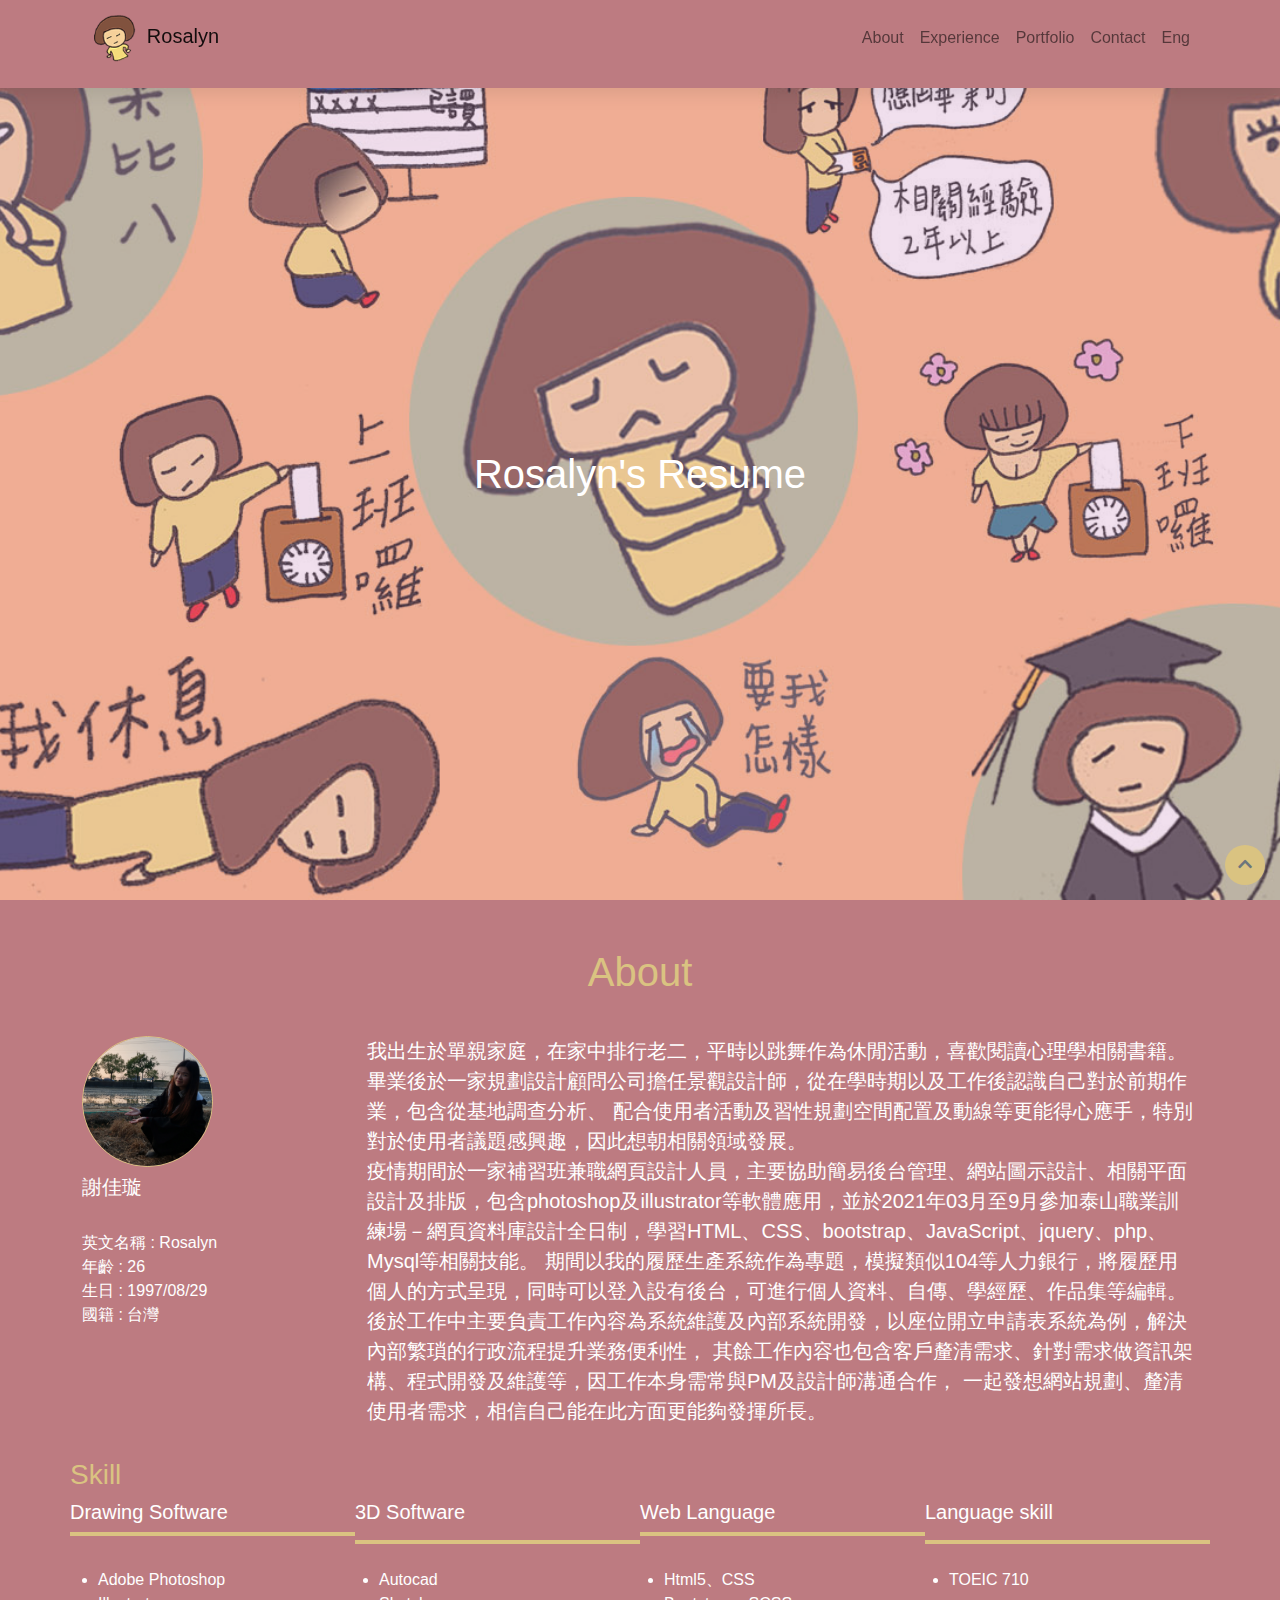
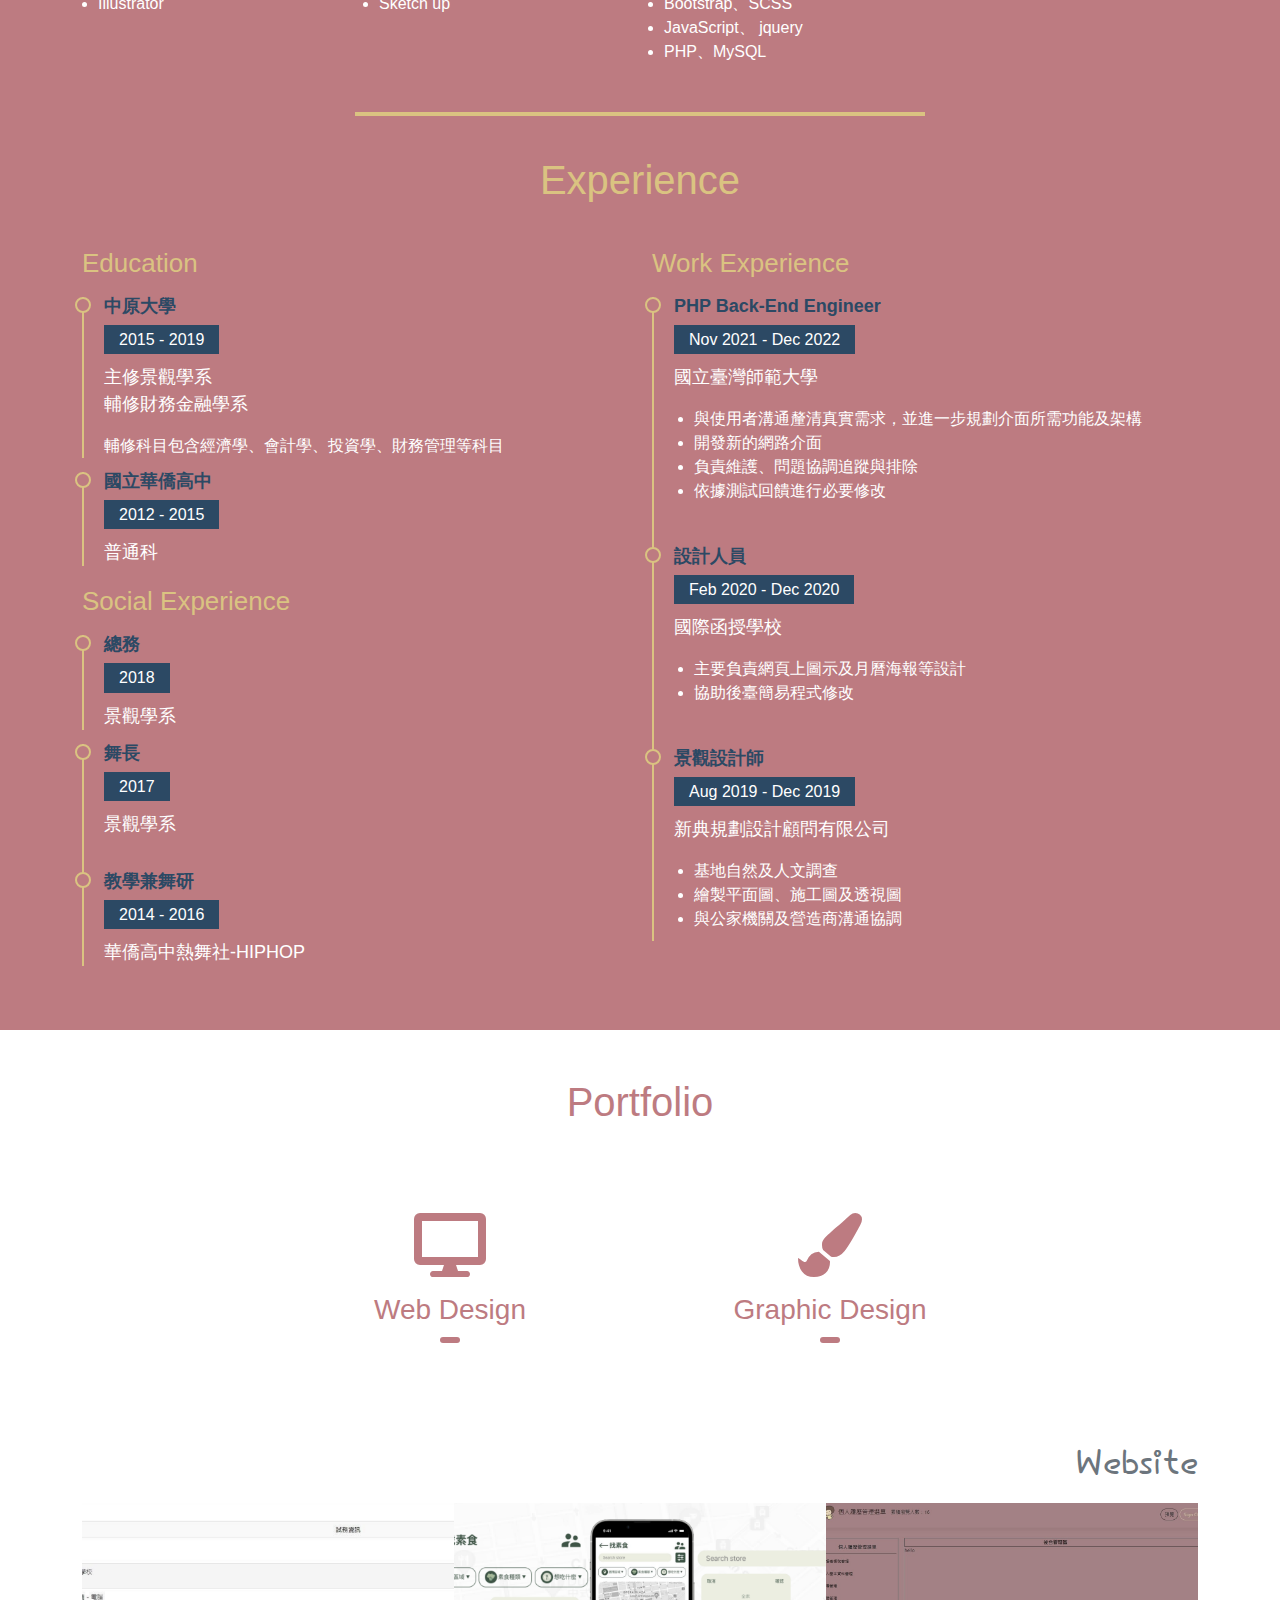
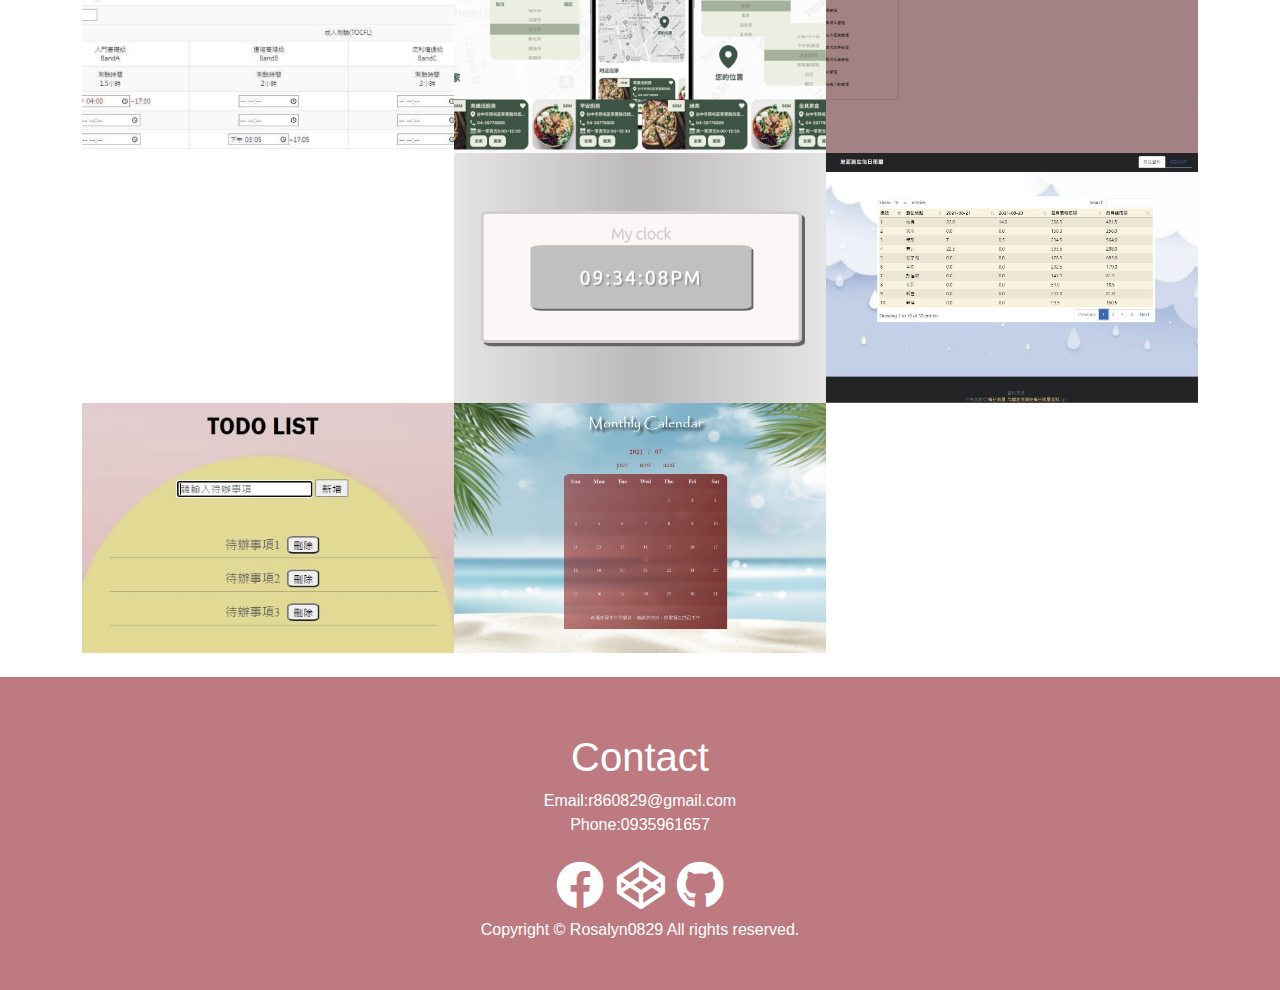
==== commit 8a577391: "Add files via upload" ====
--- a/chineseindex.html
+++ b/chineseindex.html
@@ -114,11 +114,14 @@
                                 <p class="text-right fs-5">
                                     我出生於單親家庭，在家中排行老二，平時以跳舞作為休閒活動，喜歡閱讀心理學相關書籍。 <br>
 
-                                    畢業後於一家規劃設計顧問公司擔任景觀設計師，主要負責工作內容包含前期基地調查分析、主要使用者族群相關分析、設計圖繪製、報告書撰寫編排、協助監造、以及預算審查等，從中完整認識到參與一個專案從前期了解業主需求以及基地分析、設計、施工整個流程當中所需要的協調溝通以及技能。
-                                    從在學時期以及工作後認識自己對於前期作業，包含從基地調查分析、配合使用者活動及習性規劃空間配置及動線等更能得心應手，特別對於使用者議題感興趣，因此想朝相關領域發展。<BR>
-
-                                    疫情期間於一家補習班兼職網頁設計人員，主要協助簡易後台管理、網站圖示設計、相關平面設計及排版，包含photoshop及illustrator等軟體應用，並於2021年03月至9月參加泰山職業訓練場－網頁資料庫設計全日制，學習HTML、CSS、bootstrap、JavaScript、jquery、php、Mysql等相關技能。<BR>
-                                    現職主要負責工作內容包含與客戶釐清需求、針對需求做資訊架構、程式開發及維護等，因工作本身需常與PM及設計師溝通合作，一起發想網站規劃、了解使用者需求，相信自己能在此方面更能夠發揮所長。
+                                    畢業後於一家規劃設計顧問公司擔任景觀設計師，從在學時期以及工作後認識自己對於前期作業，包含從基地調查分析、
+                                    配合使用者活動及習性規劃空間配置及動線等更能得心應手，特別對於使用者議題感興趣，因此想朝相關領域發展。<BR>
+
+                                    疫情期間於一家補習班兼職網頁設計人員，主要協助簡易後台管理、網站圖示設計、相關平面設計及排版，包含photoshop及illustrator等軟體應用，並於2021年03月至9月參加泰山職業訓練場－網頁資料庫設計全日制，學習HTML、CSS、bootstrap、JavaScript、jquery、php、Mysql等相關技能。
+                                    期間以我的履歷生產系統作為專題，模擬類似104等人力銀行，將履歷用個人的方式呈現，同時可以登入設有後台，可進行個人資料、自傳、學經歷、作品集等編輯。<BR>
+                                    後於工作中主要負責工作內容為系統維護及內部系統開發，以座位開立申請表系統為例，解決內部繁瑣的行政流程提升業務便利性，
+                                    其餘工作內容也包含客戶釐清需求、針對需求做資訊架構、程式開發及維護等，因工作本身需常與PM及設計師溝通合作，
+                                    一起發想網站規劃、釐清使用者需求，相信自己能在此方面更能夠發揮所長。
 
                                     <!-- During the university, the freshman served as the physique, the sophomore took over as the dance leader of the department's activities, and the junior served as the general affairs, serving the students of the department. In the process of serving as a cadre, I learned how to deal with large and small affairs and the principles of dealing with people. It also improved my planning ability. In addition, I also served as a teaching and dance research cadre in the high school dance club. Time planning, striving to strike a balance between clubs and schoolwork, so that schoolwork can be maintained above a certain level.<br> -->
 
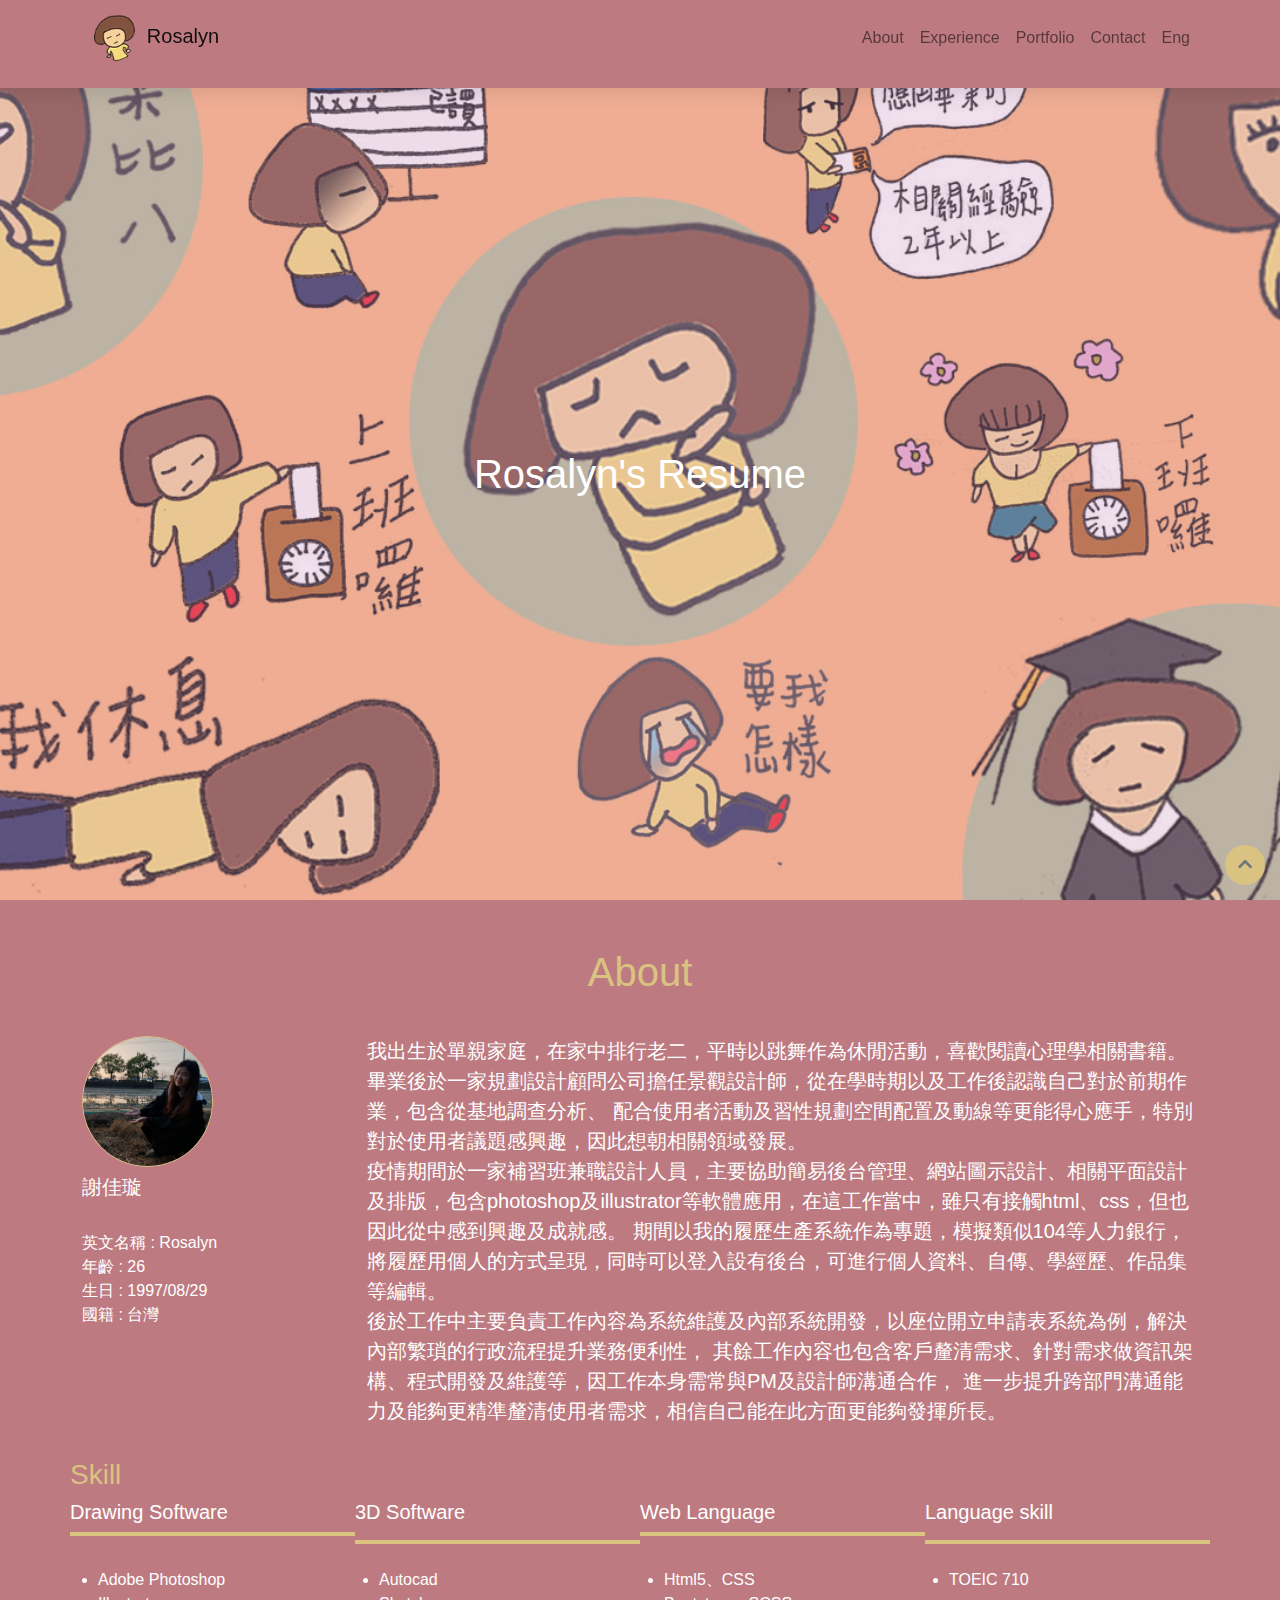
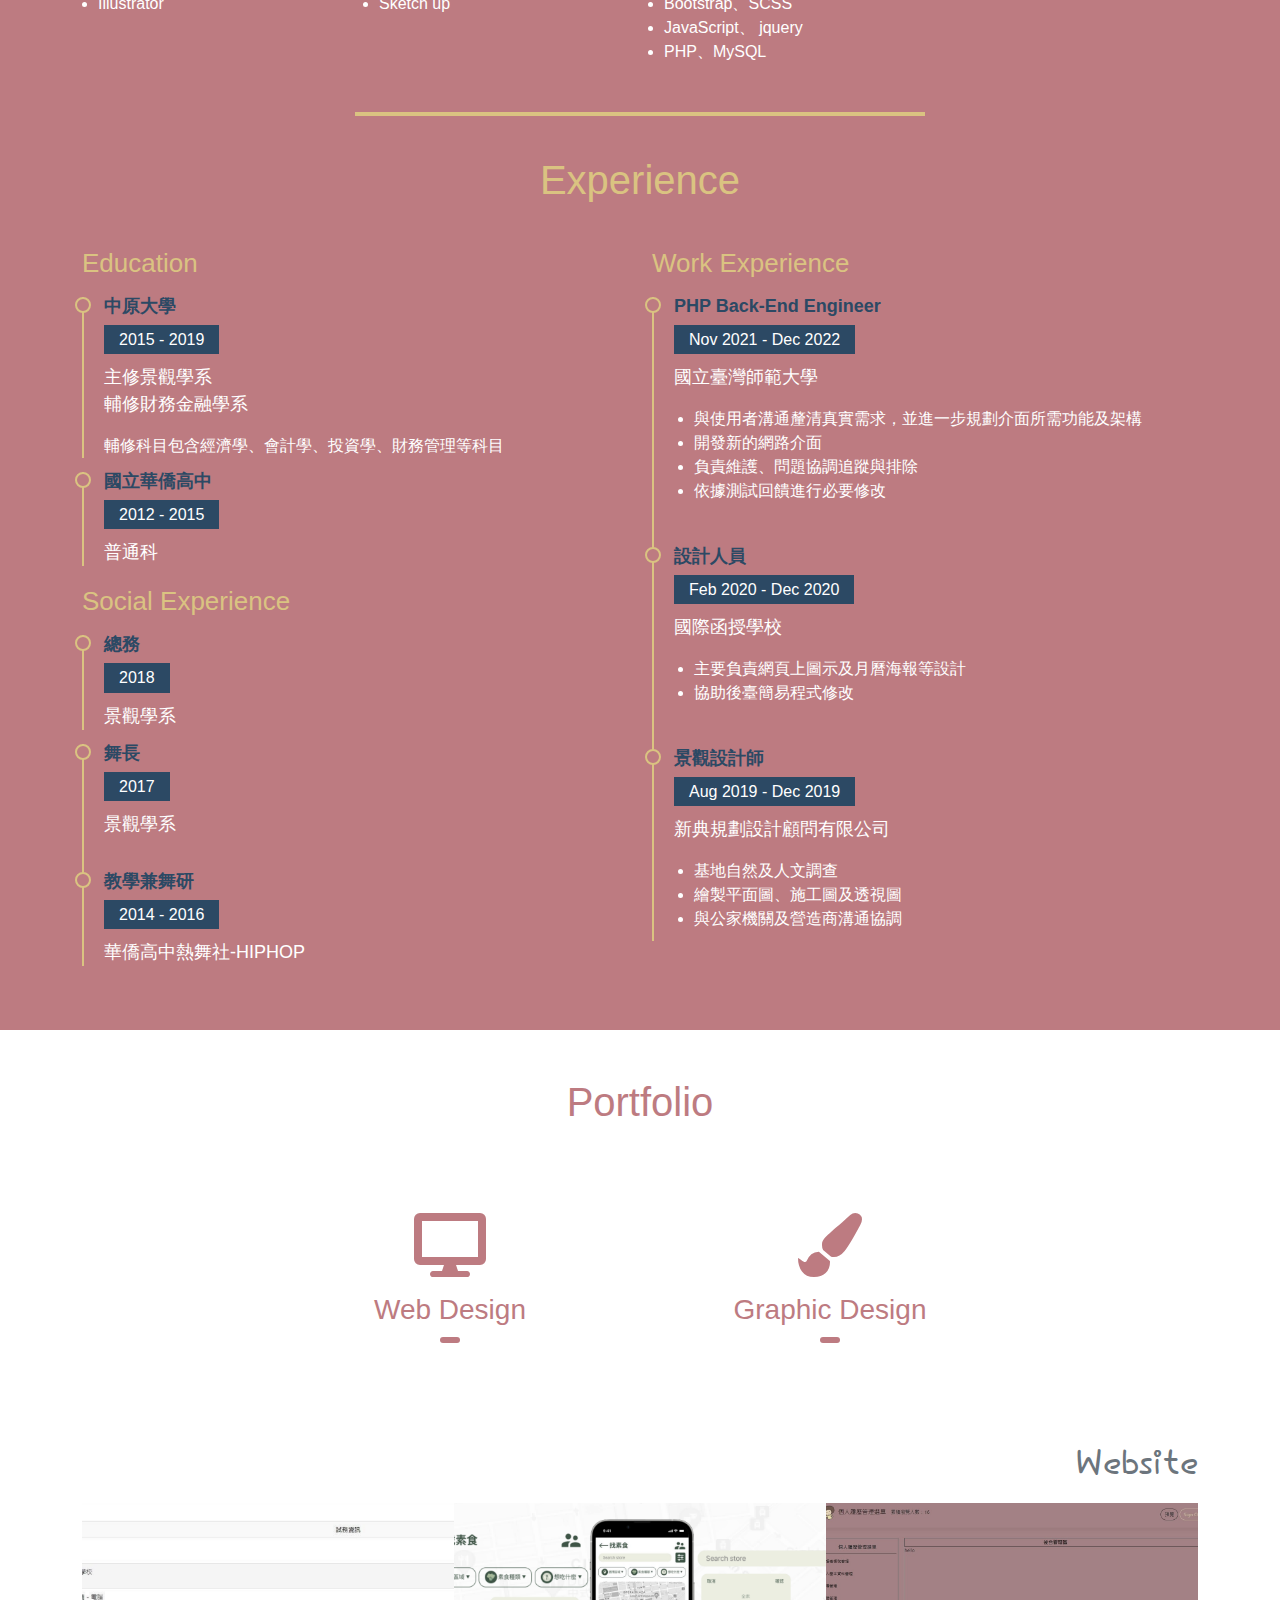
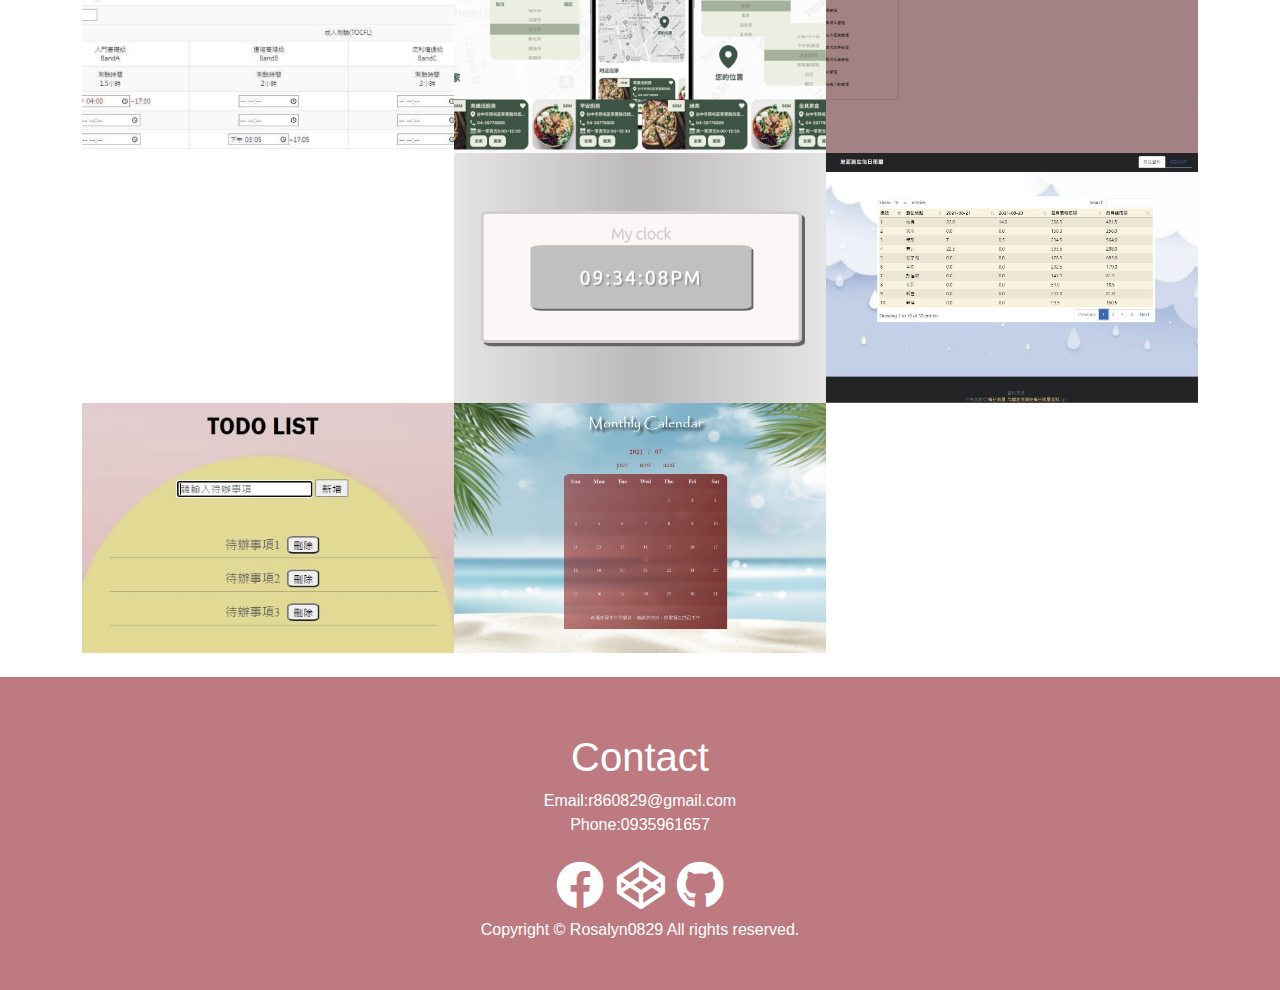
==== commit e21960be: "Add files via upload" ====
--- a/chineseindex.html
+++ b/chineseindex.html
@@ -117,11 +117,11 @@
                                     畢業後於一家規劃設計顧問公司擔任景觀設計師，從在學時期以及工作後認識自己對於前期作業，包含從基地調查分析、
                                     配合使用者活動及習性規劃空間配置及動線等更能得心應手，特別對於使用者議題感興趣，因此想朝相關領域發展。<BR>
 
-                                    疫情期間於一家補習班兼職網頁設計人員，主要協助簡易後台管理、網站圖示設計、相關平面設計及排版，包含photoshop及illustrator等軟體應用，並於2021年03月至9月參加泰山職業訓練場－網頁資料庫設計全日制，學習HTML、CSS、bootstrap、JavaScript、jquery、php、Mysql等相關技能。
+                                    疫情期間於一家補習班兼職設計人員，主要協助簡易後台管理、網站圖示設計、相關平面設計及排版，包含photoshop及illustrator等軟體應用，在這工作當中，雖只有接觸html、css，但也因此從中感到興趣及成就感。
                                     期間以我的履歷生產系統作為專題，模擬類似104等人力銀行，將履歷用個人的方式呈現，同時可以登入設有後台，可進行個人資料、自傳、學經歷、作品集等編輯。<BR>
                                     後於工作中主要負責工作內容為系統維護及內部系統開發，以座位開立申請表系統為例，解決內部繁瑣的行政流程提升業務便利性，
                                     其餘工作內容也包含客戶釐清需求、針對需求做資訊架構、程式開發及維護等，因工作本身需常與PM及設計師溝通合作，
-                                    一起發想網站規劃、釐清使用者需求，相信自己能在此方面更能夠發揮所長。
+                                    進一步提升跨部門溝通能力及能夠更精準釐清使用者需求，相信自己能在此方面更能夠發揮所長。
 
                                     <!-- During the university, the freshman served as the physique, the sophomore took over as the dance leader of the department's activities, and the junior served as the general affairs, serving the students of the department. In the process of serving as a cadre, I learned how to deal with large and small affairs and the principles of dealing with people. It also improved my planning ability. In addition, I also served as a teaching and dance research cadre in the high school dance club. Time planning, striving to strike a balance between clubs and schoolwork, so that schoolwork can be maintained above a certain level.<br> -->
 
